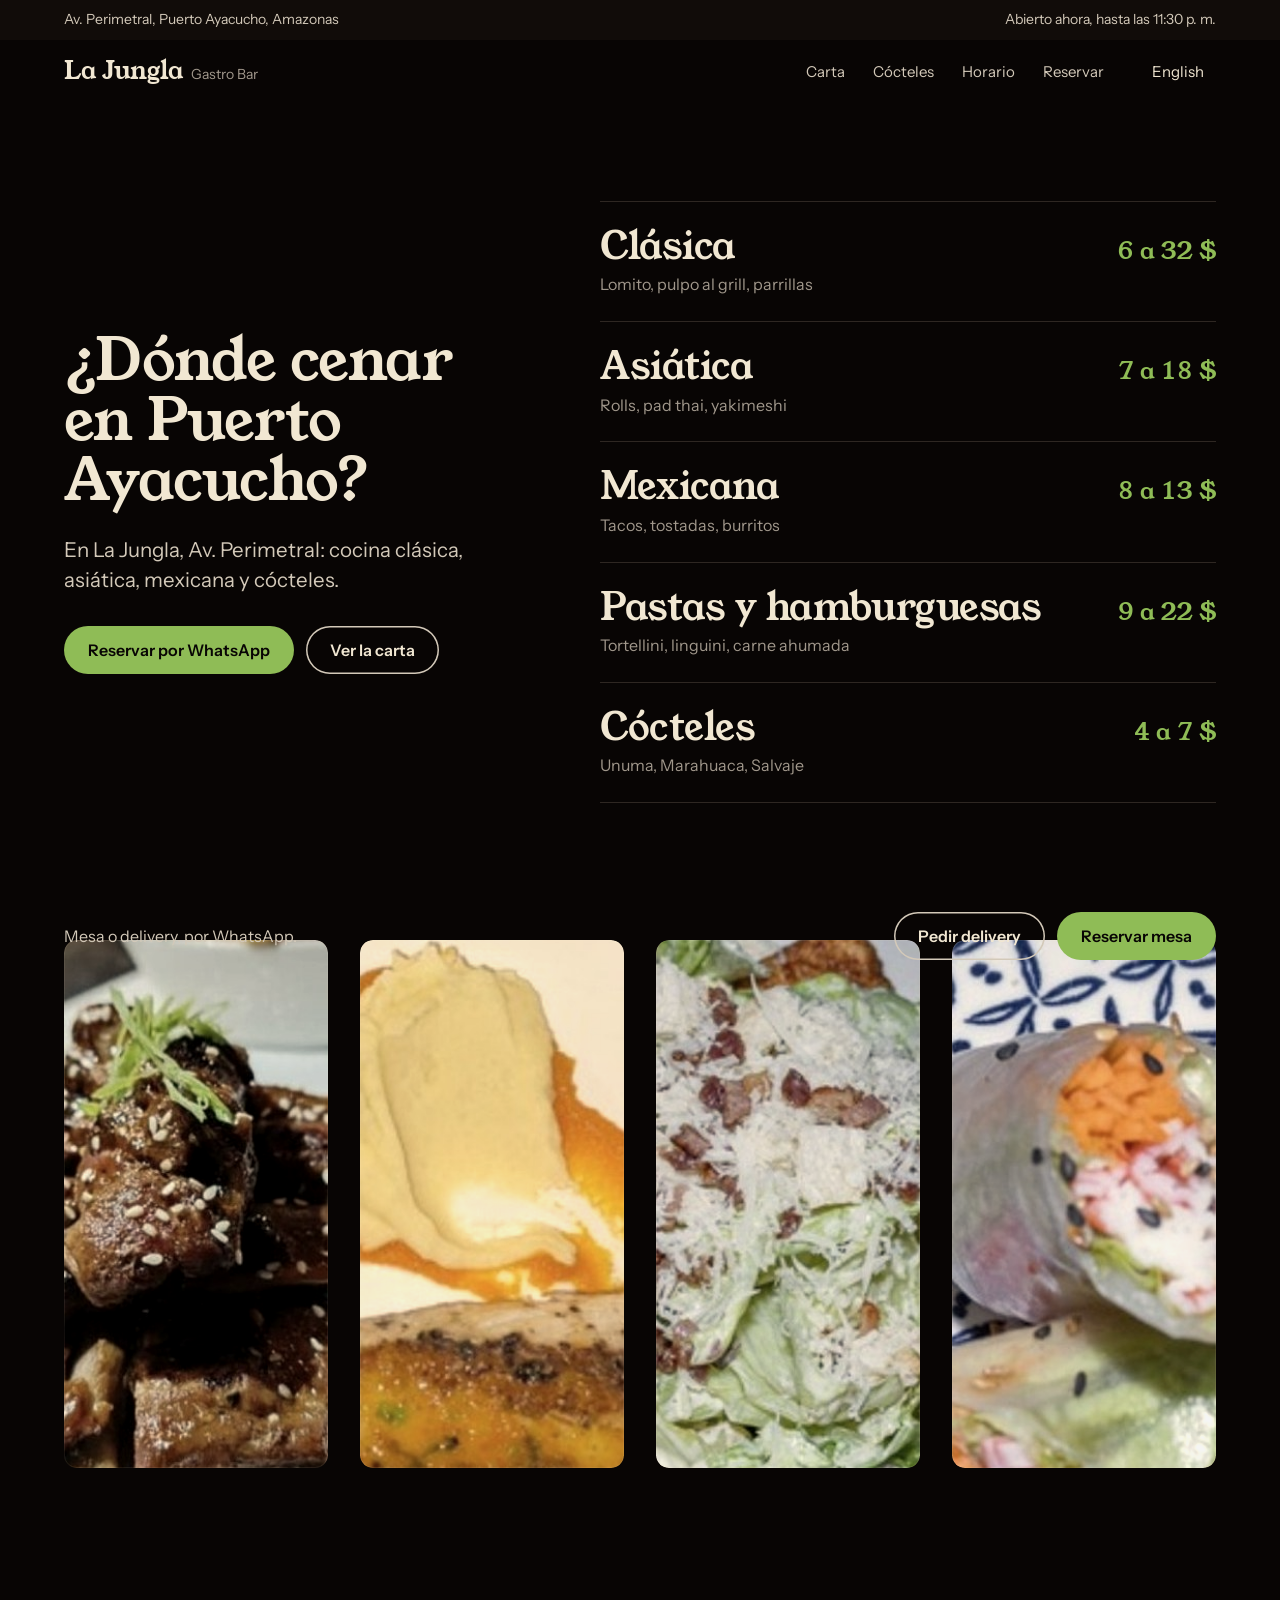
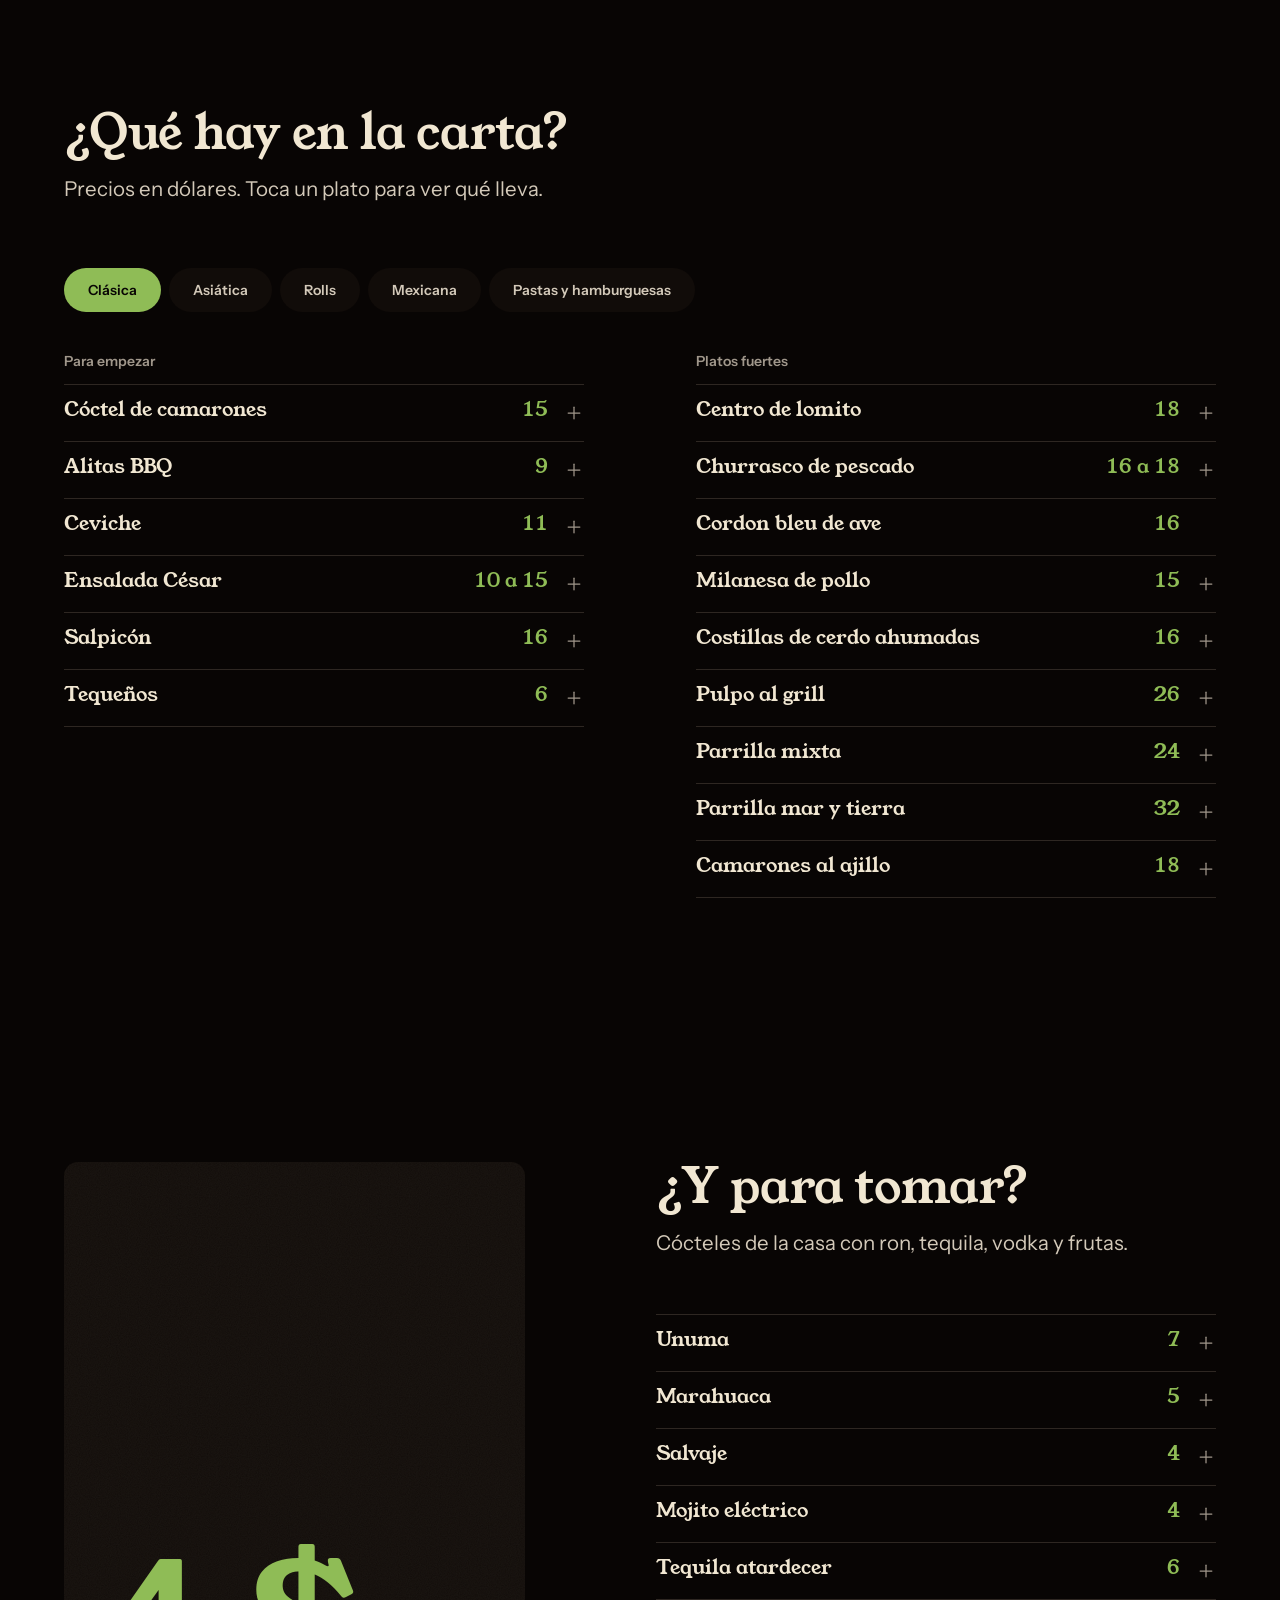
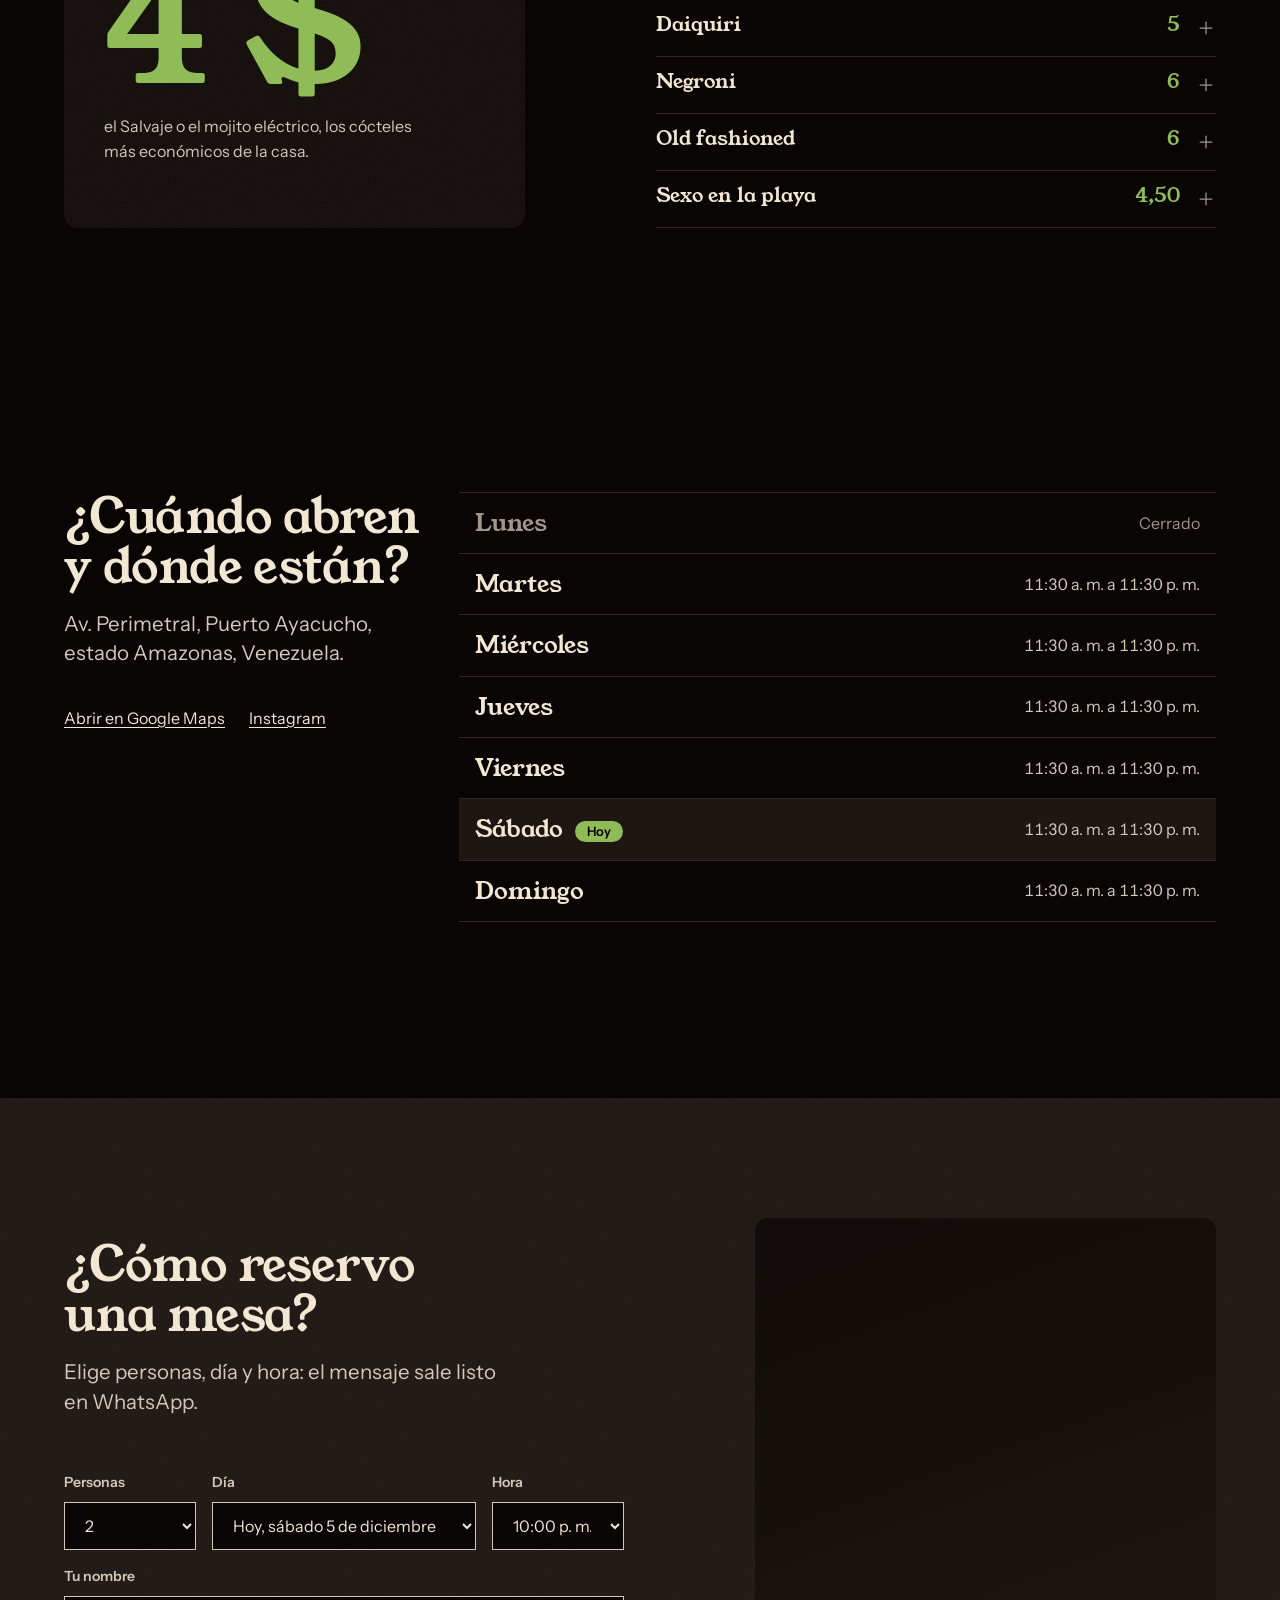
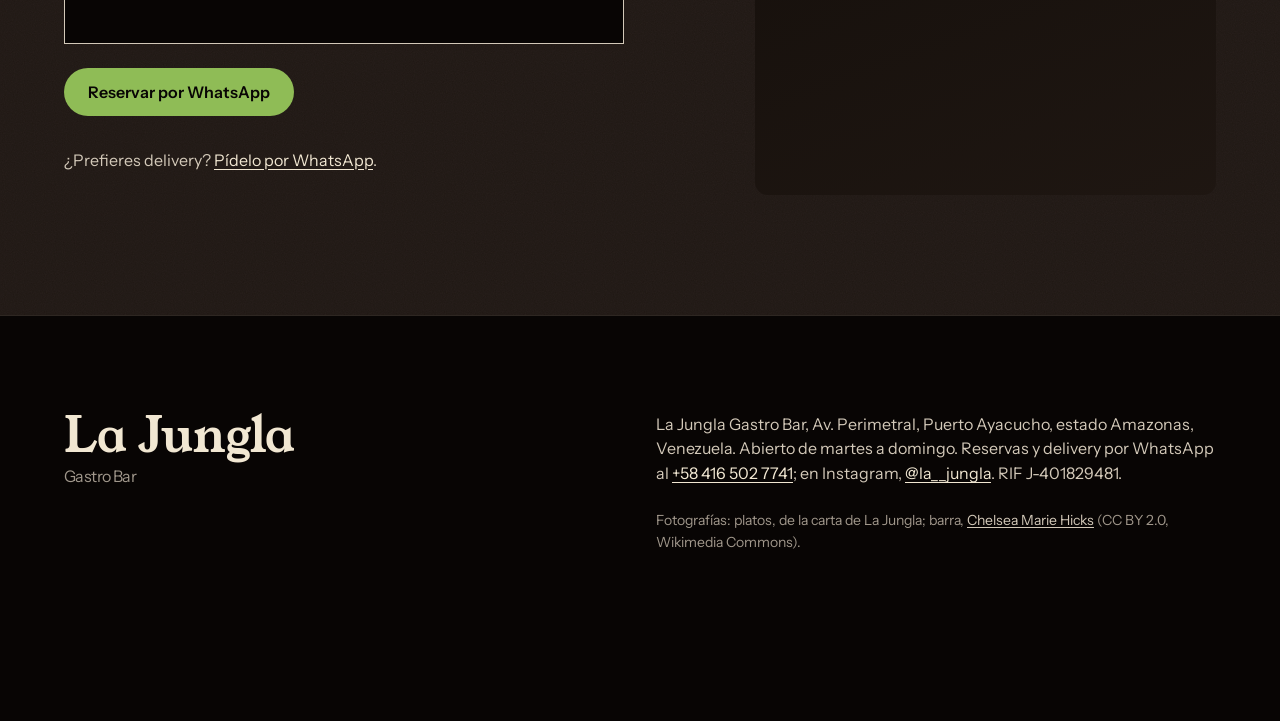
==== index.html @ d95e316b "Primera versión del sitio de La Jungla Gastro Bar Página en español e inglés generada desde data/car" ====
<!doctype html>
<html lang="es">
<head>
<meta charset="utf-8">
<meta name="viewport" content="width=device-width, initial-scale=1">
<title>La Jungla Gastro Bar, dónde comer en Puerto Ayacucho</title>
<meta name="description" content="Gastro-bar en la Av. Perimetral de Puerto Ayacucho, Amazonas: cocina clásica, asiática y mexicana, rolls y cócteles. Reservas y delivery por WhatsApp.">
<link rel="canonical" href="https://aaaaaaaaantonio.github.io/jungla/">
<link rel="alternate" hreflang="es" href="https://aaaaaaaaantonio.github.io/jungla/">
<link rel="alternate" hreflang="en" href="https://aaaaaaaaantonio.github.io/jungla/en/">
<link rel="preconnect" href="https://fonts.googleapis.com">
<link rel="preconnect" href="https://fonts.gstatic.com" crossorigin>
<link href="https://fonts.googleapis.com/css2?family=Young+Serif&family=Instrument+Sans:wght@400;600&display=swap" rel="stylesheet">
<link rel="stylesheet" href="assets/css/site.css">
<script>document.documentElement.classList.add('js');</script>
</head>
<body>
<a class="skip" href="#main">Saltar al contenido</a>

<div class="banner">
  <div class="container banner__in">
    <p>Av. Perimetral, Puerto Ayacucho, Amazonas</p>
    <p role="status" data-today>Martes a domingo, de 11:30 a. m. a 11:30 p. m.</p>
  </div>
</div>

<nav class="bar" aria-label="Principal" data-bar>
  <div class="container bar__in">
    <a class="wordmark" href="./" aria-label="La Jungla Gastro Bar, inicio">La Jungla<span>Gastro Bar</span></a>
    <ul class="bar__links" role="list">
      <li><a href="#carta">Carta</a></li>
      <li><a href="#cocteles">Cócteles</a></li>
      <li><a href="#horario">Horario</a></li>
      <li><a href="#reservar">Reservar</a></li>
    </ul>
    <a class="bar__lang" href="en/" hreflang="en" lang="en">English</a>
  </div>
</nav>

<main id="main">
  <section class="hero" aria-labelledby="hero-h">
    <div class="container hero__grid">
      <div class="hero__text">
        <h1 id="hero-h">¿Dónde cenar en Puerto Ayacucho?</h1>
        <p class="lead">En La Jungla, Av. Perimetral: cocina clásica, asiática, mexicana y cócteles.</p>
        <div class="actions">
          <a class="btn btn--primary" href="https://wa.me/584165027741?text=Hola%2C%20quiero%20reservar%20una%20mesa%20en%20La%20Jungla." target="_blank" rel="noopener">Reservar por WhatsApp</a>
          <a class="btn btn--secondary" href="#carta">Ver la carta</a>
        </div>
      </div>
      <nav class="index" aria-label="La carta por cocina">
        <ul role="list">
          <li><a href="#carta-clasica" data-tab="clasica"><span class="index__name">Clásica</span><span class="index__dishes">Lomito, pulpo al grill, parrillas</span><span class="index__price">6 a 32 $</span></a></li>
          <li><a href="#carta-asiatica" data-tab="asiatica"><span class="index__name">Asiática</span><span class="index__dishes">Rolls, pad thai, yakimeshi</span><span class="index__price">7 a 18 $</span></a></li>
          <li><a href="#carta-mexicana" data-tab="mexicana"><span class="index__name">Mexicana</span><span class="index__dishes">Tacos, tostadas, burritos</span><span class="index__price">8 a 13 $</span></a></li>
          <li><a href="#carta-pastas" data-tab="pastas"><span class="index__name">Pastas y hamburguesas</span><span class="index__dishes">Tortellini, linguini, carne ahumada</span><span class="index__price">9 a 22 $</span></a></li>
          <li><a href="#cocteles" data-tab="cocteles"><span class="index__name">Cócteles</span><span class="index__dishes">Unuma, Marahuaca, Salvaje</span><span class="index__price">4 a 7 $</span></a></li>
        </ul>
      </nav>
    </div>
  </section>

  <section class="platos" aria-label="Platos de La Jungla">
    <div class="container platos__grid">
      <figure class="photo photo--plato" data-slot="plato-costillas" data-alt="Plato de la carta, foto del cliente: costillas"><img src="assets/img/costillas.jpg" width="255" height="1192" alt="Costillas glaseadas con ajonjolí y papas fritas" loading="lazy"></figure>
      <figure class="photo photo--plato" data-slot="plato-pescado" data-alt="Plato de la carta, foto del cliente: pescado"><img src="assets/img/pescado.jpg" width="255" height="1192" alt="Pescado a la plancha sobre salsa naranja, con puré" loading="lazy"></figure>
      <figure class="photo photo--plato" data-slot="plato-ensalada-cesar" data-alt="Plato de la carta, foto del cliente: ensalada César"><img src="assets/img/ensalada-cesar.jpg" width="255" height="1192" alt="Ensalada César con tocineta y parmesano" loading="lazy"></figure>
      <figure class="photo photo--plato" data-slot="plato-rollitos" data-alt="Plato de la carta, foto del cliente: rollitos"><img src="assets/img/rollitos.jpg" width="255" height="1192" alt="Rollitos de papel de arroz con cangrejo y vegetales" loading="lazy"></figure>
    </div>
  </section>

  <section class="carta" id="carta" aria-labelledby="carta-h">
    <div class="container">
      <div class="head">
        <h2 id="carta-h">¿Qué hay en la carta?</h2>
        <p class="lead">Precios en dólares. Toca un plato para ver qué lleva.</p>
      </div>
      <div class="switch" data-switch>
        <div class="tabs" role="tablist" aria-label="Cocinas">
          <button type="button" class="tab" role="tab" id="tab-clasica" aria-controls="carta-clasica" aria-selected="true">Clásica</button>
          <button type="button" class="tab" role="tab" id="tab-asiatica" aria-controls="carta-asiatica" aria-selected="false" tabindex="-1">Asiática</button>
          <button type="button" class="tab" role="tab" id="tab-rolls" aria-controls="carta-rolls" aria-selected="false" tabindex="-1">Rolls</button>
          <button type="button" class="tab" role="tab" id="tab-mexicana" aria-controls="carta-mexicana" aria-selected="false" tabindex="-1">Mexicana</button>
          <button type="button" class="tab" role="tab" id="tab-pastas" aria-controls="carta-pastas" aria-selected="false" tabindex="-1">Pastas y hamburguesas</button>
        </div>
        <section class="panel" role="tabpanel" id="carta-clasica" aria-labelledby="tab-clasica" tabindex="0">
          <h3 class="panel__title">Clásica</h3>
          <div class="panel__cols">
          <div class="group">
            <h4 class="group__title">Para empezar</h4>
            <ul class="dishes" role="list"><li><details class="dish"><summary><span class="dish__name">Cóctel de camarones</span><span class="dish__price">15</span><svg class="dish__icon" width="20" height="20" viewBox="0 0 24 24" fill="none" stroke="currentColor" stroke-width="1.5" stroke-linecap="round" stroke-linejoin="round" aria-hidden="true"><path d="M5 12h14"/><path d="M12 5v14"/></svg></summary><div class="dish__more"><p>Con zumo de limón y salsa roja.</p></div></details></li><li><details class="dish"><summary><span class="dish__name">Alitas BBQ</span><span class="dish__price">9</span><svg class="dish__icon" width="20" height="20" viewBox="0 0 24 24" fill="none" stroke="currentColor" stroke-width="1.5" stroke-linecap="round" stroke-linejoin="round" aria-hidden="true"><path d="M5 12h14"/><path d="M12 5v14"/></svg></summary><div class="dish__more"><p>5 unidades horneadas y barnizadas en salsa BBQ.</p></div></details></li><li><details class="dish"><summary><span class="dish__name">Ceviche</span><span class="dish__price">11</span><svg class="dish__icon" width="20" height="20" viewBox="0 0 24 24" fill="none" stroke="currentColor" stroke-width="1.5" stroke-linecap="round" stroke-linejoin="round" aria-hidden="true"><path d="M5 12h14"/><path d="M12 5v14"/></svg></summary><div class="dish__more"><p>Corvina, leche de tigre y crujiente de plátano.</p></div></details></li><li><details class="dish"><summary><span class="dish__name">Ensalada César</span><span class="dish__price">10 a 15</span><svg class="dish__icon" width="20" height="20" viewBox="0 0 24 24" fill="none" stroke="currentColor" stroke-width="1.5" stroke-linecap="round" stroke-linejoin="round" aria-hidden="true"><path d="M5 12h14"/><path d="M12 5v14"/></svg></summary><div class="dish__more"><p>Crotones, tocineta y aderezo César con parmesano.</p><dl class="variants"><div><dt>Clásica</dt><dd>10</dd></div><div><dt>Con tiras de pollo crispy</dt><dd>12</dd></div><div><dt>Con camarones rebozados</dt><dd>15</dd></div></dl></div></details></li><li><details class="dish"><summary><span class="dish__name">Salpicón</span><span class="dish__price">16</span><svg class="dish__icon" width="20" height="20" viewBox="0 0 24 24" fill="none" stroke="currentColor" stroke-width="1.5" stroke-linecap="round" stroke-linejoin="round" aria-hidden="true"><path d="M5 12h14"/><path d="M12 5v14"/></svg></summary><div class="dish__more"><p>De mariscos varios con chips de plátano.</p></div></details></li><li><details class="dish"><summary><span class="dish__name">Tequeños</span><span class="dish__price">6</span><svg class="dish__icon" width="20" height="20" viewBox="0 0 24 24" fill="none" stroke="currentColor" stroke-width="1.5" stroke-linecap="round" stroke-linejoin="round" aria-hidden="true"><path d="M5 12h14"/><path d="M12 5v14"/></svg></summary><div class="dish__more"><p>De queso.</p></div></details></li></ul>
          </div>
          <div class="group">
            <h4 class="group__title">Platos fuertes</h4>
            <ul class="dishes" role="list"><li><details class="dish"><summary><span class="dish__name">Centro de lomito</span><span class="dish__price">18</span><svg class="dish__icon" width="20" height="20" viewBox="0 0 24 24" fill="none" stroke="currentColor" stroke-width="1.5" stroke-linecap="round" stroke-linejoin="round" aria-hidden="true"><path d="M5 12h14"/><path d="M12 5v14"/></svg></summary><div class="dish__more"><p>200 g de centro de lomito de res al término, con salsa de oporto, champiñones o maître d’hôtel.</p></div></details></li><li><details class="dish"><summary><span class="dish__name">Churrasco de pescado</span><span class="dish__price">16 a 18</span><svg class="dish__icon" width="20" height="20" viewBox="0 0 24 24" fill="none" stroke="currentColor" stroke-width="1.5" stroke-linecap="round" stroke-linejoin="round" aria-hidden="true"><path d="M5 12h14"/><path d="M12 5v14"/></svg></summary><div class="dish__more"><p>Con salsa meunière, al ajillo, salsa verde o vinagreta de limón y alcaparras.</p><dl class="variants"><div><dt>Con salsa a elección</dt><dd>16</dd></div><div><dt>Con curry o ajillo de camarones</dt><dd>18</dd></div></dl></div></details></li><li><div class="dish dish--plain"><span class="dish__name">Cordon bleu de ave</span><span class="dish__price">16</span></div></li><li><details class="dish"><summary><span class="dish__name">Milanesa de pollo</span><span class="dish__price">15</span><svg class="dish__icon" width="20" height="20" viewBox="0 0 24 24" fill="none" stroke="currentColor" stroke-width="1.5" stroke-linecap="round" stroke-linejoin="round" aria-hidden="true"><path d="M5 12h14"/><path d="M12 5v14"/></svg></summary><div class="dish__more"><p>Suprema empanizada con salsa napolitana al gratén.</p></div></details></li><li><details class="dish"><summary><span class="dish__name">Costillas de cerdo ahumadas</span><span class="dish__price">16</span><svg class="dish__icon" width="20" height="20" viewBox="0 0 24 24" fill="none" stroke="currentColor" stroke-width="1.5" stroke-linecap="round" stroke-linejoin="round" aria-hidden="true"><path d="M5 12h14"/><path d="M12 5v14"/></svg></summary><div class="dish__more"><p>Ración de costillas ahumadas, marinadas en salsa roja.</p></div></details></li><li><details class="dish"><summary><span class="dish__name">Pulpo al grill</span><span class="dish__price">26</span><svg class="dish__icon" width="20" height="20" viewBox="0 0 24 24" fill="none" stroke="currentColor" stroke-width="1.5" stroke-linecap="round" stroke-linejoin="round" aria-hidden="true"><path d="M5 12h14"/><path d="M12 5v14"/></svg></summary><div class="dish__more"><p>Pulpo a la parrilla al balsámico.</p></div></details></li><li><details class="dish"><summary><span class="dish__name">Parrilla mixta</span><span class="dish__price">24</span><svg class="dish__icon" width="20" height="20" viewBox="0 0 24 24" fill="none" stroke="currentColor" stroke-width="1.5" stroke-linecap="round" stroke-linejoin="round" aria-hidden="true"><path d="M5 12h14"/><path d="M12 5v14"/></svg></summary><div class="dish__more"><p>Carne y pollo.</p></div></details></li><li><details class="dish"><summary><span class="dish__name">Parrilla mar y tierra</span><span class="dish__price">32</span><svg class="dish__icon" width="20" height="20" viewBox="0 0 24 24" fill="none" stroke="currentColor" stroke-width="1.5" stroke-linecap="round" stroke-linejoin="round" aria-hidden="true"><path d="M5 12h14"/><path d="M12 5v14"/></svg></summary><div class="dish__more"><p>Carne, pollo y mariscos.</p></div></details></li><li><details class="dish"><summary><span class="dish__name">Camarones al ajillo</span><span class="dish__price">18</span><svg class="dish__icon" width="20" height="20" viewBox="0 0 24 24" fill="none" stroke="currentColor" stroke-width="1.5" stroke-linecap="round" stroke-linejoin="round" aria-hidden="true"><path d="M5 12h14"/><path d="M12 5v14"/></svg></summary><div class="dish__more"><p>Con ajo y cilantro.</p></div></details></li></ul>
          </div>
          </div>
        </section>
        <section class="panel" role="tabpanel" id="carta-asiatica" aria-labelledby="tab-asiatica" tabindex="0" data-start-hidden>
          <h3 class="panel__title">Asiática</h3>
          <div class="panel__cols">
          <div class="group">
            <h4 class="group__title">Para empezar</h4>
            <ul class="dishes" role="list"><li><details class="dish"><summary><span class="dish__name">Mini lumpias</span><span class="dish__price">7</span><svg class="dish__icon" width="20" height="20" viewBox="0 0 24 24" fill="none" stroke="currentColor" stroke-width="1.5" stroke-linecap="round" stroke-linejoin="round" aria-hidden="true"><path d="M5 12h14"/><path d="M12 5v14"/></svg></summary><div class="dish__more"><p>4 unidades rellenas de vegetales con salsa de pimentón agridulce.</p></div></details></li><li><details class="dish"><summary><span class="dish__name">Korokke de sake y kani</span><span class="dish__price">9</span><svg class="dish__icon" width="20" height="20" viewBox="0 0 24 24" fill="none" stroke="currentColor" stroke-width="1.5" stroke-linecap="round" stroke-linejoin="round" aria-hidden="true"><path d="M5 12h14"/><path d="M12 5v14"/></svg></summary><div class="dish__more"><p>4 croquetas de salmón y cangrejo con tártara y salsa de anguila.</p></div></details></li><li><details class="dish"><summary><span class="dish__name">Gyozas</span><span class="dish__price dish__price--ask">Consultar</span><svg class="dish__icon" width="20" height="20" viewBox="0 0 24 24" fill="none" stroke="currentColor" stroke-width="1.5" stroke-linecap="round" stroke-linejoin="round" aria-hidden="true"><path d="M5 12h14"/><path d="M12 5v14"/></svg></summary><div class="dish__more"><p>4 unidades fritas o al vapor, rellenas de cerdo con puntos de mostaza.</p></div></details></li><li><details class="dish"><summary><span class="dish__name">Coquitos</span><span class="dish__price">11</span><svg class="dish__icon" width="20" height="20" viewBox="0 0 24 24" fill="none" stroke="currentColor" stroke-width="1.5" stroke-linecap="round" stroke-linejoin="round" aria-hidden="true"><path d="M5 12h14"/><path d="M12 5v14"/></svg></summary><div class="dish__more"><p>Salmón relleno de queso crema y aguacate, bañado en salsa de curry y anguila.</p></div></details></li><li><details class="dish"><summary><span class="dish__name">Inari kushikatsu</span><span class="dish__price">8</span><svg class="dish__icon" width="20" height="20" viewBox="0 0 24 24" fill="none" stroke="currentColor" stroke-width="1.5" stroke-linecap="round" stroke-linejoin="round" aria-hidden="true"><path d="M5 12h14"/><path d="M12 5v14"/></svg></summary><div class="dish__more"><p>Pinchos de plátano y queso empanizados con salsa de curry y de anguila.</p></div></details></li><li><details class="dish"><summary><span class="dish__name">Ensalada surimi</span><span class="dish__price">12</span><svg class="dish__icon" width="20" height="20" viewBox="0 0 24 24" fill="none" stroke="currentColor" stroke-width="1.5" stroke-linecap="round" stroke-linejoin="round" aria-hidden="true"><path d="M5 12h14"/><path d="M12 5v14"/></svg></summary><div class="dish__more"><p>Algas y masago, cangrejo y aguacate, coronada con langostinos empanizados.</p></div></details></li><li><details class="dish"><summary><span class="dish__name">Nigiri tradicional</span><span class="dish__price">8</span><svg class="dish__icon" width="20" height="20" viewBox="0 0 24 24" fill="none" stroke="currentColor" stroke-width="1.5" stroke-linecap="round" stroke-linejoin="round" aria-hidden="true"><path d="M5 12h14"/><path d="M12 5v14"/></svg></summary><div class="dish__more"><p>Cortes de pescado fresco: salmón, atún y cangrejo.</p></div></details></li></ul>
          </div>
          <div class="group">
            <h4 class="group__title">Platos fuertes</h4>
            <ul class="dishes" role="list"><li><details class="dish"><summary><span class="dish__name">Chao fan</span><span class="dish__price">12</span><svg class="dish__icon" width="20" height="20" viewBox="0 0 24 24" fill="none" stroke="currentColor" stroke-width="1.5" stroke-linecap="round" stroke-linejoin="round" aria-hidden="true"><path d="M5 12h14"/><path d="M12 5v14"/></svg></summary><div class="dish__more"><p>Arroz frito con vegetales, huevo y carne o pollo, tradicional con salsa de soya o cantonés.</p></div></details></li><li><details class="dish"><summary><span class="dish__name">Yakimeshi</span><span class="dish__price">17</span><svg class="dish__icon" width="20" height="20" viewBox="0 0 24 24" fill="none" stroke="currentColor" stroke-width="1.5" stroke-linecap="round" stroke-linejoin="round" aria-hidden="true"><path d="M5 12h14"/><path d="M12 5v14"/></svg></summary><div class="dish__more"><p>Arroz salteado con camarones y vegetales al estilo japonés, con huevo y katsuobushi.</p></div></details></li><li><details class="dish"><summary><span class="dish__name">Pad thai</span><span class="dish__price">14</span><svg class="dish__icon" width="20" height="20" viewBox="0 0 24 24" fill="none" stroke="currentColor" stroke-width="1.5" stroke-linecap="round" stroke-linejoin="round" aria-hidden="true"><path d="M5 12h14"/><path d="M12 5v14"/></svg></summary><div class="dish__more"><p>Fideos al huevo con camarones, merey, brotes de soya y salsa thai cítrica dulce.</p></div></details></li><li><details class="dish"><summary><span class="dish__name">Ihaithai</span><span class="dish__price">13</span><svg class="dish__icon" width="20" height="20" viewBox="0 0 24 24" fill="none" stroke="currentColor" stroke-width="1.5" stroke-linecap="round" stroke-linejoin="round" aria-hidden="true"><path d="M5 12h14"/><path d="M12 5v14"/></svg></summary><div class="dish__more"><p>Fideos salteados con vegetales y lomito en salsa de ostras, sobre crema de coco y queso, estilo thai.</p></div></details></li><li><details class="dish"><summary><span class="dish__name">Lo mein kao</span><span class="dish__price">12</span><svg class="dish__icon" width="20" height="20" viewBox="0 0 24 24" fill="none" stroke="currentColor" stroke-width="1.5" stroke-linecap="round" stroke-linejoin="round" aria-hidden="true"><path d="M5 12h14"/><path d="M12 5v14"/></svg></summary><div class="dish__more"><p>Fideos de trigo o arroz salteados con vegetales, salsa de ostras y pollo.</p></div></details></li><li><details class="dish"><summary><span class="dish__name">Sopa miso</span><span class="dish__price">10</span><svg class="dish__icon" width="20" height="20" viewBox="0 0 24 24" fill="none" stroke="currentColor" stroke-width="1.5" stroke-linecap="round" stroke-linejoin="round" aria-hidden="true"><path d="M5 12h14"/><path d="M12 5v14"/></svg></summary><div class="dish__more"><p>Caldo miso con camarones, cebollín, huevo encurtido y katsuobushi.</p></div></details></li></ul>
          </div>
          </div>
        </section>
        <section class="panel panel--one" role="tabpanel" id="carta-rolls" aria-labelledby="tab-rolls" tabindex="0" data-start-hidden>
          <h3 class="panel__title">Rolls</h3>
          <div class="panel__cols">
          <div class="group">
            <h4 class="group__title">Rolls fríos</h4>
            <ul class="dishes" role="list"><li><details class="dish"><summary><span class="dish__name">Rainbow</span><span class="dish__price">12</span><svg class="dish__icon" width="20" height="20" viewBox="0 0 24 24" fill="none" stroke="currentColor" stroke-width="1.5" stroke-linecap="round" stroke-linejoin="round" aria-hidden="true"><path d="M5 12h14"/><path d="M12 5v14"/></svg></summary><div class="dish__more"><p>Kani, pepino y aguacate, cubierto con masago y sésamo, con wakame y topping de pescado.</p></div></details></li><li><details class="dish"><summary><span class="dish__name">Friend</span><span class="dish__price">12</span><svg class="dish__icon" width="20" height="20" viewBox="0 0 24 24" fill="none" stroke="currentColor" stroke-width="1.5" stroke-linecap="round" stroke-linejoin="round" aria-hidden="true"><path d="M5 12h14"/><path d="M12 5v14"/></svg></summary><div class="dish__more"><p>Langostinos empanizados, queso crema y cebollín, cubierto con aguacate, salsa de anguila y mayo-spice.</p></div></details></li><li><details class="dish"><summary><span class="dish__name">VIP</span><span class="dish__price">10</span><svg class="dish__icon" width="20" height="20" viewBox="0 0 24 24" fill="none" stroke="currentColor" stroke-width="1.5" stroke-linecap="round" stroke-linejoin="round" aria-hidden="true"><path d="M5 12h14"/><path d="M12 5v14"/></svg></summary><div class="dish__more"><p>Cangrejo, pepino, aguacate y zanahoria, con salmón gratinado con miso-mirin.</p></div></details></li><li><details class="dish"><summary><span class="dish__name">Cero punto luxe</span><span class="dish__price">12</span><svg class="dish__icon" width="20" height="20" viewBox="0 0 24 24" fill="none" stroke="currentColor" stroke-width="1.5" stroke-linecap="round" stroke-linejoin="round" aria-hidden="true"><path d="M5 12h14"/><path d="M12 5v14"/></svg></summary><div class="dish__more"><p>Sin arroz: cortes de pescados frescos, surimi y ensalada de algas.</p></div></details></li><li><details class="dish"><summary><span class="dish__name">Spice sake</span><span class="dish__price">18</span><svg class="dish__icon" width="20" height="20" viewBox="0 0 24 24" fill="none" stroke="currentColor" stroke-width="1.5" stroke-linecap="round" stroke-linejoin="round" aria-hidden="true"><path d="M5 12h14"/><path d="M12 5v14"/></svg></summary><div class="dish__more"><p>Relleno de tartar de salmón, topping de salmón y tartar de salmón.</p></div></details></li><li><details class="dish"><summary><span class="dish__name">Scorpion</span><span class="dish__price">13</span><svg class="dish__icon" width="20" height="20" viewBox="0 0 24 24" fill="none" stroke="currentColor" stroke-width="1.5" stroke-linecap="round" stroke-linejoin="round" aria-hidden="true"><path d="M5 12h14"/><path d="M12 5v14"/></svg></summary><div class="dish__more"><p>Cangrejo y aguacate, con camarones hervidos y masago por encima.</p></div></details></li><li><details class="dish"><summary><span class="dish__name">Banana</span><span class="dish__price">15</span><svg class="dish__icon" width="20" height="20" viewBox="0 0 24 24" fill="none" stroke="currentColor" stroke-width="1.5" stroke-linecap="round" stroke-linejoin="round" aria-hidden="true"><path d="M5 12h14"/><path d="M12 5v14"/></svg></summary><div class="dish__more"><p>Camarón y cangrejo empanizado, cebollín y queso crema, cubierto con plátano y ensalada dinamita, en salsa fuji.</p></div></details></li></ul>
          </div>
          </div>
        </section>
        <section class="panel" role="tabpanel" id="carta-mexicana" aria-labelledby="tab-mexicana" tabindex="0" data-start-hidden>
          <h3 class="panel__title">Mexicana</h3>
          <div class="panel__cols">
          <div class="group">
            <h4 class="group__title">Para empezar</h4>
            <ul class="dishes" role="list"><li><details class="dish"><summary><span class="dish__name">Nachos</span><span class="dish__price">8 a 11</span><svg class="dish__icon" width="20" height="20" viewBox="0 0 24 24" fill="none" stroke="currentColor" stroke-width="1.5" stroke-linecap="round" stroke-linejoin="round" aria-hidden="true"><path d="M5 12h14"/><path d="M12 5v14"/></svg></summary><div class="dish__more"><p>Tortilla de maíz frita con queso cheddar y tocineta troceada.</p><dl class="variants"><div><dt>Clásicos</dt><dd>8</dd></div><div><dt>Con carne o pollo</dt><dd>11</dd></div></dl></div></details></li></ul>
          </div>
          <div class="group">
            <h4 class="group__title">Platos fuertes</h4>
            <ul class="dishes" role="list"><li><details class="dish"><summary><span class="dish__name">Tacos</span><span class="dish__price">12 a 13</span><svg class="dish__icon" width="20" height="20" viewBox="0 0 24 24" fill="none" stroke="currentColor" stroke-width="1.5" stroke-linecap="round" stroke-linejoin="round" aria-hidden="true"><path d="M5 12h14"/><path d="M12 5v14"/></svg></summary><div class="dish__more"><p>Tortilla de maíz, lechuga, queso blanco, guacamole, crema de frijoles y crema agria.</p><dl class="variants"><div><dt>De carne</dt><dd>12</dd></div><div><dt>De pollo</dt><dd>12</dd></div><div><dt>De porkbelly, con maíz</dt><dd>13</dd></div></dl></div></details></li><li><details class="dish"><summary><span class="dish__name">Tostadas</span><span class="dish__price">11 a 13</span><svg class="dish__icon" width="20" height="20" viewBox="0 0 24 24" fill="none" stroke="currentColor" stroke-width="1.5" stroke-linecap="round" stroke-linejoin="round" aria-hidden="true"><path d="M5 12h14"/><path d="M12 5v14"/></svg></summary><div class="dish__more"><p>Tortilla de maíz, lechuga, queso blanco, guacamole, crema de frijoles y crema agria.</p><dl class="variants"><div><dt>De carne</dt><dd>11</dd></div><div><dt>De pollo</dt><dd>11</dd></div><div><dt>De porkbelly, con maíz</dt><dd>13</dd></div></dl></div></details></li><li><details class="dish"><summary><span class="dish__name">Burrito tradicional</span><span class="dish__price">11</span><svg class="dish__icon" width="20" height="20" viewBox="0 0 24 24" fill="none" stroke="currentColor" stroke-width="1.5" stroke-linecap="round" stroke-linejoin="round" aria-hidden="true"><path d="M5 12h14"/><path d="M12 5v14"/></svg></summary><div class="dish__more"><p>Tortilla de trigo, carne, mozzarella, crema de frijol, lechuga, pico de gallo, guacamole, maíz y crema agria.</p></div></details></li><li><details class="dish"><summary><span class="dish__name">Burrito de tocineta y queso suizo</span><span class="dish__price">12</span><svg class="dish__icon" width="20" height="20" viewBox="0 0 24 24" fill="none" stroke="currentColor" stroke-width="1.5" stroke-linecap="round" stroke-linejoin="round" aria-hidden="true"><path d="M5 12h14"/><path d="M12 5v14"/></svg></summary><div class="dish__more"><p>Tortilla de maíz con carne, queso suizo, lechuga y guacamole, enrollada en tocineta.</p></div></details></li></ul>
          </div>
          </div>
        </section>
        <section class="panel" role="tabpanel" id="carta-pastas" aria-labelledby="tab-pastas" tabindex="0" data-start-hidden>
          <h3 class="panel__title">Pastas y hamburguesas</h3>
          <div class="panel__cols">
          <div class="group">
            <h4 class="group__title">Pastas</h4>
            <ul class="dishes" role="list"><li><details class="dish"><summary><span class="dish__name">Tortellini</span><span class="dish__price">12</span><svg class="dish__icon" width="20" height="20" viewBox="0 0 24 24" fill="none" stroke="currentColor" stroke-width="1.5" stroke-linecap="round" stroke-linejoin="round" aria-hidden="true"><path d="M5 12h14"/><path d="M12 5v14"/></svg></summary><div class="dish__more"><p>Pasta de la casa rellena de ricota y espinaca, en la salsa que elijas.</p></div></details></li><li><details class="dish"><summary><span class="dish__name">Ravioli</span><span class="dish__price">12</span><svg class="dish__icon" width="20" height="20" viewBox="0 0 24 24" fill="none" stroke="currentColor" stroke-width="1.5" stroke-linecap="round" stroke-linejoin="round" aria-hidden="true"><path d="M5 12h14"/><path d="M12 5v14"/></svg></summary><div class="dish__more"><p>Pasta de la casa rellena de cordero, en la salsa que elijas.</p></div></details></li><li><details class="dish"><summary><span class="dish__name">Linguini</span><span class="dish__price">12 a 22</span><svg class="dish__icon" width="20" height="20" viewBox="0 0 24 24" fill="none" stroke="currentColor" stroke-width="1.5" stroke-linecap="round" stroke-linejoin="round" aria-hidden="true"><path d="M5 12h14"/><path d="M12 5v14"/></svg></summary><div class="dish__more"><dl class="variants"><div><dt>Con la salsa que elijas</dt><dd>12</dd></div><div><dt>Alfredo de vegetales</dt><dd>14</dd></div><div><dt>Alfredo de lomito</dt><dd>14</dd></div><div><dt>Alfredo de camarones</dt><dd>18</dd></div><div><dt>A la marinera</dt><dd>22</dd></div></dl></div></details></li></ul>
            <p class="group__note">Salsas: amatriciana, puttanesca, carbonara o pesto.</p>
          </div>
          <div class="group">
            <h4 class="group__title">Hamburguesas, con papas fritas</h4>
            <ul class="dishes" role="list"><li><details class="dish"><summary><span class="dish__name">Carne ahumada + grill</span><span class="dish__price">11</span><svg class="dish__icon" width="20" height="20" viewBox="0 0 24 24" fill="none" stroke="currentColor" stroke-width="1.5" stroke-linecap="round" stroke-linejoin="round" aria-hidden="true"><path d="M5 12h14"/><path d="M12 5v14"/></svg></summary><div class="dish__more"><p>200 g de carne de res, lechuga, tomate, cheddar y tocineta.</p></div></details></li><li><details class="dish"><summary><span class="dish__name">Pollo crispy</span><span class="dish__price">11</span><svg class="dish__icon" width="20" height="20" viewBox="0 0 24 24" fill="none" stroke="currentColor" stroke-width="1.5" stroke-linecap="round" stroke-linejoin="round" aria-hidden="true"><path d="M5 12h14"/><path d="M12 5v14"/></svg></summary><div class="dish__more"><p>Pechuga de pollo, doble cheddar y tocineta troceada.</p></div></details></li><li><details class="dish"><summary><span class="dish__name">César</span><span class="dish__price">12</span><svg class="dish__icon" width="20" height="20" viewBox="0 0 24 24" fill="none" stroke="currentColor" stroke-width="1.5" stroke-linecap="round" stroke-linejoin="round" aria-hidden="true"><path d="M5 12h14"/><path d="M12 5v14"/></svg></summary><div class="dish__more"><p>Pechuga de pollo, cheddar, doble tocineta y aderezo César.</p></div></details></li><li><details class="dish"><summary><span class="dish__name">Nuggets o tenders, para niños</span><span class="dish__price">9</span><svg class="dish__icon" width="20" height="20" viewBox="0 0 24 24" fill="none" stroke="currentColor" stroke-width="1.5" stroke-linecap="round" stroke-linejoin="round" aria-hidden="true"><path d="M5 12h14"/><path d="M12 5v14"/></svg></summary><div class="dish__more"><p>Con papas fritas y salsa de tomate.</p></div></details></li></ul>
          </div>
          </div>
        </section>
      </div>
    </div>
  </section>

  <section class="tragos" id="cocteles" aria-labelledby="tragos-h">
    <div class="container tragos__grid">
      <div class="tragos__fig well grained">
        <p class="figure">4 $</p>
        <p class="figure__label">el Salvaje o el mojito eléctrico, los cócteles más económicos de la casa.</p>
      </div>
      <div class="tragos__list">
        <h2 id="tragos-h">¿Y para tomar?</h2>
        <p class="lead">Cócteles de la casa con ron, tequila, vodka y frutas.</p>
        <ul class="dishes" role="list"><li><details class="dish"><summary><span class="dish__name">Unuma</span><span class="dish__price">7</span><svg class="dish__icon" width="20" height="20" viewBox="0 0 24 24" fill="none" stroke="currentColor" stroke-width="1.5" stroke-linecap="round" stroke-linejoin="round" aria-hidden="true"><path d="M5 12h14"/><path d="M12 5v14"/></svg></summary><div class="dish__more"><p>Colada, licor de coco, ron blanco, piña y leche condensada.</p></div></details></li><li><details class="dish"><summary><span class="dish__name">Marahuaca</span><span class="dish__price">5</span><svg class="dish__icon" width="20" height="20" viewBox="0 0 24 24" fill="none" stroke="currentColor" stroke-width="1.5" stroke-linecap="round" stroke-linejoin="round" aria-hidden="true"><path d="M5 12h14"/><path d="M12 5v14"/></svg></summary><div class="dish__more"><p>Sangría, chinotto, limón y naranja.</p></div></details></li><li><details class="dish"><summary><span class="dish__name">Salvaje</span><span class="dish__price">4</span><svg class="dish__icon" width="20" height="20" viewBox="0 0 24 24" fill="none" stroke="currentColor" stroke-width="1.5" stroke-linecap="round" stroke-linejoin="round" aria-hidden="true"><path d="M5 12h14"/><path d="M12 5v14"/></svg></summary><div class="dish__more"><p>Ron dorado, limón, jengibre y azúcar.</p></div></details></li><li><details class="dish"><summary><span class="dish__name">Mojito eléctrico</span><span class="dish__price">4</span><svg class="dish__icon" width="20" height="20" viewBox="0 0 24 24" fill="none" stroke="currentColor" stroke-width="1.5" stroke-linecap="round" stroke-linejoin="round" aria-hidden="true"><path d="M5 12h14"/><path d="M12 5v14"/></svg></summary><div class="dish__more"><p>Ron blanco y curaçao.</p></div></details></li><li><details class="dish"><summary><span class="dish__name">Tequila atardecer</span><span class="dish__price">6</span><svg class="dish__icon" width="20" height="20" viewBox="0 0 24 24" fill="none" stroke="currentColor" stroke-width="1.5" stroke-linecap="round" stroke-linejoin="round" aria-hidden="true"><path d="M5 12h14"/><path d="M12 5v14"/></svg></summary><div class="dish__more"><p>Tequila, granadina y jugo de naranja.</p></div></details></li><li><details class="dish"><summary><span class="dish__name">Daiquiri</span><span class="dish__price">5</span><svg class="dish__icon" width="20" height="20" viewBox="0 0 24 24" fill="none" stroke="currentColor" stroke-width="1.5" stroke-linecap="round" stroke-linejoin="round" aria-hidden="true"><path d="M5 12h14"/><path d="M12 5v14"/></svg></summary><div class="dish__more"><p>Ron blanco, curaçao y fresas.</p></div></details></li><li><details class="dish"><summary><span class="dish__name">Negroni</span><span class="dish__price">6</span><svg class="dish__icon" width="20" height="20" viewBox="0 0 24 24" fill="none" stroke="currentColor" stroke-width="1.5" stroke-linecap="round" stroke-linejoin="round" aria-hidden="true"><path d="M5 12h14"/><path d="M12 5v14"/></svg></summary><div class="dish__more"><p>Base de vino, gin y Campari.</p></div></details></li><li><details class="dish"><summary><span class="dish__name">Old fashioned</span><span class="dish__price">6</span><svg class="dish__icon" width="20" height="20" viewBox="0 0 24 24" fill="none" stroke="currentColor" stroke-width="1.5" stroke-linecap="round" stroke-linejoin="round" aria-hidden="true"><path d="M5 12h14"/><path d="M12 5v14"/></svg></summary><div class="dish__more"><p>Whiskey y ron añejo.</p></div></details></li><li><details class="dish"><summary><span class="dish__name">Sexo en la playa</span><span class="dish__price">4,50</span><svg class="dish__icon" width="20" height="20" viewBox="0 0 24 24" fill="none" stroke="currentColor" stroke-width="1.5" stroke-linecap="round" stroke-linejoin="round" aria-hidden="true"><path d="M5 12h14"/><path d="M12 5v14"/></svg></summary><div class="dish__more"><p>Vodka, licor de coco, jugo de naranja o piña y jugo de arándano.</p></div></details></li></ul>
      </div>
    </div>
  </section>

  <section class="horario" id="horario" aria-labelledby="horario-h">
    <div class="container horario__grid">
      <div class="horario__head">
        <h2 id="horario-h">¿Cuándo abren y dónde están?</h2>
        <p class="lead">Av. Perimetral, Puerto Ayacucho, estado Amazonas, Venezuela.</p>
        <p class="links"><a href="https://maps.app.goo.gl/dBsyvLY2KjqjJxrk9" target="_blank" rel="noopener">Abrir en Google Maps</a><a href="https://www.instagram.com/la__jungla/" target="_blank" rel="noopener">Instagram</a></p>
      </div>
      <table class="week">
        <caption class="visually-hidden">Horario de la semana</caption>
        <tbody>
          <tr data-day="1" class="is-closed"><th scope="row">Lunes</th><td>Cerrado</td></tr>
          <tr data-day="2"><th scope="row">Martes</th><td>11:30 a. m. a 11:30 p. m.</td></tr>
          <tr data-day="3"><th scope="row">Miércoles</th><td>11:30 a. m. a 11:30 p. m.</td></tr>
          <tr data-day="4"><th scope="row">Jueves</th><td>11:30 a. m. a 11:30 p. m.</td></tr>
          <tr data-day="5"><th scope="row">Viernes</th><td>11:30 a. m. a 11:30 p. m.</td></tr>
          <tr data-day="6"><th scope="row">Sábado</th><td>11:30 a. m. a 11:30 p. m.</td></tr>
          <tr data-day="0"><th scope="row">Domingo</th><td>11:30 a. m. a 11:30 p. m.</td></tr>
        </tbody>
      </table>
    </div>
  </section>

  <section class="reservar grained" id="reservar" aria-labelledby="reservar-h">
    <div class="container reservar__grid">
      <div class="reservar__text">
        <h2 id="reservar-h">¿Cómo reservo una mesa?</h2>
        <p class="lead">Elige personas, día y hora: el mensaje sale listo en WhatsApp.</p>
        <form class="booking" action="https://wa.me/584165027741" method="get" target="_blank" data-booking>
          <input type="hidden" name="text" value="Hola, quiero reservar una mesa en La Jungla.">
          <div class="fields">
            <div class="field"><label for="b-personas">Personas</label><select id="b-personas" data-k="personas"><option value="1">1</option><option value="2" selected>2</option><option value="3">3</option><option value="4">4</option><option value="5">5</option><option value="6">6</option><option value="7">7</option><option value="8">8</option><option value="9">9</option><option value="10">10</option><option value="10+">Más de 10</option></select></div>
            <div class="field field--day"><label for="b-dia">Día</label><select id="b-dia" data-k="dia"><option>El martes</option><option>El miércoles</option><option>El jueves</option><option>El viernes</option><option>El sábado</option><option>El domingo</option></select></div>
            <div class="field"><label for="b-hora">Hora</label><select id="b-hora" data-k="hora"><option value="11:30">11:30 a. m.</option><option value="12:00">12:00 p. m.</option><option value="12:30">12:30 p. m.</option><option value="13:00">1:00 p. m.</option><option value="13:30">1:30 p. m.</option><option value="14:00">2:00 p. m.</option><option value="14:30">2:30 p. m.</option><option value="15:00">3:00 p. m.</option><option value="15:30">3:30 p. m.</option><option value="16:00">4:00 p. m.</option><option value="16:30">4:30 p. m.</option><option value="17:00">5:00 p. m.</option><option value="17:30">5:30 p. m.</option><option value="18:00">6:00 p. m.</option><option value="18:30">6:30 p. m.</option><option value="19:00">7:00 p. m.</option><option value="19:30">7:30 p. m.</option><option value="20:00" selected>8:00 p. m.</option><option value="20:30">8:30 p. m.</option><option value="21:00">9:00 p. m.</option><option value="21:30">9:30 p. m.</option><option value="22:00">10:00 p. m.</option><option value="22:30">10:30 p. m.</option></select></div>
            <div class="field field--name"><label for="b-nombre">Tu nombre</label><input id="b-nombre" type="text" autocomplete="name" data-k="nombre"></div>
          </div>
          <button class="btn btn--primary" type="submit">Reservar por WhatsApp</button>
        </form>
        <p class="delivery">¿Prefieres delivery? <a href="https://wa.me/584165027741?text=Hola%2C%20quiero%20pedir%20delivery%20de%20La%20Jungla." target="_blank" rel="noopener">Pídelo por WhatsApp</a>.</p>
      </div>
      <figure class="photo photo--cierre" data-slot="cierre" data-alt="La barra de La Jungla de noche, con las botellas iluminadas"><img src="https://upload.wikimedia.org/wikipedia/commons/thumb/5/51/Cure_cocktail_bar_New_Orleans_2011.jpg/1280px-Cure_cocktail_bar_New_Orleans_2011.jpg" srcset="https://upload.wikimedia.org/wikipedia/commons/thumb/5/51/Cure_cocktail_bar_New_Orleans_2011.jpg/960px-Cure_cocktail_bar_New_Orleans_2011.jpg 960w, https://upload.wikimedia.org/wikipedia/commons/thumb/5/51/Cure_cocktail_bar_New_Orleans_2011.jpg/1280px-Cure_cocktail_bar_New_Orleans_2011.jpg 1280w, https://upload.wikimedia.org/wikipedia/commons/thumb/5/51/Cure_cocktail_bar_New_Orleans_2011.jpg/1920px-Cure_cocktail_bar_New_Orleans_2011.jpg 1920w" sizes="(min-width: 60rem) 45vw, 100vw" width="4752" height="3168" alt="Barra de cócteles en penumbra, con estantes de botellas iluminadas" style="object-position: 30% 50%" loading="lazy"></figure>
    </div>
  </section>
</main>

<div class="bookbar" data-bookbar>
  <div class="container bookbar__in">
    <p>Mesa o delivery, por WhatsApp.</p>
    <div class="actions">
      <a class="btn btn--secondary" href="https://wa.me/584165027741?text=Hola%2C%20quiero%20pedir%20delivery%20de%20La%20Jungla." target="_blank" rel="noopener">Pedir delivery</a>
      <a class="btn btn--primary" href="#reservar">Reservar mesa</a>
    </div>
  </div>
</div>

<footer class="colophon">
  <div class="container colophon__in">
    <p class="colophon__mark">La Jungla<span>Gastro Bar</span></p>
    <div class="colophon__text">
      <p>La Jungla Gastro Bar, Av. Perimetral, Puerto Ayacucho, estado Amazonas, Venezuela. Abierto de martes a domingo. Reservas y delivery por WhatsApp al <a href="https://wa.me/584165027741">+58 416 502 7741</a>; en Instagram, <a href="https://www.instagram.com/la__jungla/">@la__jungla</a>. RIF J-401829481.</p>
      <p class="colophon__credits" data-credits>Fotografías: platos, de la carta de La Jungla; barra, <a href="https://commons.wikimedia.org/wiki/File:Cure_cocktail_bar_New_Orleans_2011.jpg">Chelsea Marie Hicks</a> (CC BY 2.0, Wikimedia Commons).</p>
    </div>
  </div>
</footer>

<script src="assets/js/site.js" defer></script>
<script>window.hallmarkSlots = (m) => { for (const [k, v] of Object.entries(m)) { const s = document.querySelector(`[data-slot="${k}"]`); if (!s) continue; const im = new Image(); im.src = typeof v === 'string' ? v : v.src; im.alt = (typeof v === 'object' && v.alt) || s.dataset.alt || ''; s.querySelectorAll(':scope > img').forEach((o) => o.remove()); s.prepend(im); } };
document.querySelectorAll('[data-slot] img').forEach((i) => { if (i.complete && !i.naturalWidth) i.remove(); else i.addEventListener('error', () => i.remove(), { once: true }); });</script>
</body>
</html>
---- assets/css/site.css ----
/* Hallmark · shape: Conversational FAQ · genre: atmospheric · theme: Spore (deal 1/3, seed night-gastro-bar-restaurant-puerto-cc87·fc225df4·2026-10-25·r0) · job: book · draw: 299008
 * hero: Index · nav: banner over a retracting bar · footer: colophon block · imagery: photographs, the client's own 4 (menu crops) + library 1 (cierre), warm · signature: the menu indexed by kitchen with its real price spans, set as the hero's visual · spore: head-torch, accent from the brand spec (leaf green)
 * axes: dark/roman-serif/warm · posture: committed · contrast: pass · fold: pass · brand: La Jungla (spec 2026-10-25) · copy: es + en · v2.0.0 */
/* Hallmark · pre-emit critique: P4 H4 E4 S5 R4 V4 · weakest: P, a dinner page with no stance; the hero asks the traveller's own question and answers it with the real menu and its prices */
/* Hallmark · waive 81 · cierre holds a credited Commons photo from theme.mjs photos · this build box is blocked from upload.wikimedia.org, so the bar photo only loads in a browser until the client sends their own */
/* Hallmark · dismissed 58 · the static count reads all five menu tabs and every closed dish note at once; the render tier counts what a screen shows */
@import url("./tokens.css");
@import url("./base.css");

/* ---------- shared ---------- */

.skip { position: absolute; left: var(--space-md); top: calc(-1 * var(--space-3xl)); z-index: var(--z-toast); padding: var(--space-xs) var(--space-md); background: var(--color-ink); color: var(--color-paper); }
.skip:focus-visible { top: var(--space-md); }

.grid12 { display: grid; grid-template-columns: repeat(12, minmax(0, 1fr)); column-gap: var(--gap-columns); }

.lead { color: var(--color-ink-2); }

.actions { display: flex; flex-wrap: wrap; gap: var(--space-sm); }

.btn { display: inline-flex; align-items: center; justify-content: center; min-height: 48px; padding: 0 var(--space-lg); border: 0; border-radius: var(--radius-pill); font: 600 var(--text-md)/1 var(--font-body); white-space: nowrap; text-decoration: none; cursor: pointer; transition: background-color var(--dur-micro) var(--ease-out), box-shadow var(--dur-micro) var(--ease-out), transform var(--dur-micro) var(--ease-out); }
.btn:focus-visible { outline: 2px solid var(--color-focus); outline-offset: 3px; }
.btn:active { transform: translateY(1px); }
.btn:disabled, .btn[aria-disabled="true"] { opacity: 0.55; cursor: not-allowed; transform: none; }
.btn--primary { background: var(--color-accent); color: var(--color-accent-ink); }
.btn--primary:hover { background: var(--color-accent-2); }
.btn--secondary { background: transparent; color: var(--color-ink); box-shadow: inset 0 0 0 1.5px var(--color-ink-2); }
.btn--secondary:hover { box-shadow: inset 0 0 0 1.5px var(--color-ink); background: var(--color-paper-2); }

a:hover { text-decoration-color: var(--color-accent); }

.well { background: var(--color-paper-2); border-radius: var(--radius-card); }
.grained { position: relative; isolation: isolate; }
.grained::after { content: ""; position: absolute; inset: 0; z-index: var(--z-base); border-radius: inherit; pointer-events: none; opacity: var(--grain); mix-blend-mode: screen;
  background-image: url("data:image/svg+xml,%3Csvg xmlns='http://www.w3.org/2000/svg' width='200' height='200'%3E%3Cfilter id='n'%3E%3CfeTurbulence type='fractalNoise' baseFrequency='0.9' numOctaves='2'/%3E%3CfeColorMatrix values='0 0 0 0 0.6 0 0 0 0 0.55 0 0 0 0 0.45 0 0 0 0.35 0'/%3E%3C/filter%3E%3Crect width='200' height='200' filter='url(%23n)'/%3E%3C/svg%3E"); }
.grained > * { position: relative; z-index: var(--z-raised); }

.photo { margin: 0; border-radius: min(1vw, var(--radius-card)); }
.photo > img { outline: 1px solid color-mix(in oklab, var(--color-ink) 8%, transparent); outline-offset: -1px; border-radius: inherit; }

.head { display: grid; gap: var(--space-md); max-width: 46rem; }

/* ---------- banner and bar ---------- */

.banner { background: var(--color-paper-2); color: var(--color-ink-2); font-size: var(--text-sm); }
.banner__in { display: flex; justify-content: space-between; align-items: center; gap: var(--space-md); min-height: 40px; }
.banner p { margin: 0; }

.bar { position: sticky; top: 0; z-index: var(--z-sticky-nav); background: var(--color-paper); transition: transform var(--dur-short) var(--ease-out); }
.bar.is-up { transform: translateY(-100%); }
.bar__in { display: flex; align-items: center; justify-content: space-between; gap: var(--space-lg); min-height: 64px; }
.wordmark { display: inline-flex; align-items: baseline; gap: var(--space-xs); min-height: 44px; padding-block: var(--space-xs); font: 400 var(--text-xl)/1 var(--font-display); color: var(--color-ink); text-decoration: none; white-space: nowrap; }
.wordmark span { font: 400 var(--text-sm)/1 var(--font-body); color: var(--color-muted); }
.wordmark:hover { color: var(--color-ink); }
.bar__links { display: flex; gap: var(--space-2xs); margin: 0; padding: 0; list-style: none; }
.bar__links a { display: inline-flex; align-items: center; min-height: 44px; padding-inline: var(--space-sm); font-size: 0.9375rem; color: var(--color-ink-2); text-decoration: none; white-space: nowrap; border-radius: var(--radius-pill); transition: color var(--dur-micro) var(--ease-out); }
.bar__links a:hover { color: var(--color-ink); text-decoration: underline; text-decoration-color: var(--color-accent); }
.bar__lang { display: inline-flex; align-items: center; min-height: 44px; padding-inline: var(--space-sm); font-size: 0.9375rem; color: var(--color-ink); white-space: nowrap; text-decoration: none; }
.bar__lang:hover { text-decoration: underline; text-decoration-color: var(--color-accent); }
.bar__links { margin-inline-start: auto; }

/* ---------- hero: the menu as an index ---------- */

.hero { --chrome: 104px; display: grid; align-items: center; min-height: calc(100svh - var(--chrome)); padding-block: var(--space-2xl); }
.hero__grid { display: grid; grid-template-columns: 5fr 7fr; gap: var(--space-3xl); align-items: center; }
.hero__text { display: grid; gap: var(--space-lg); justify-items: start; }
.hero h1 { font-size: var(--text-display-s); max-width: 14ch; line-height: 1.02; }
.hero .lead { max-width: 34ch; }
.hero .actions { margin-top: var(--space-xs); }

.index ul { margin: 0; padding: 0; list-style: none; border-top: 1px solid var(--color-rule); }
.index li { border-bottom: 1px solid var(--color-rule); }
.index a { display: grid; grid-template-columns: minmax(0, 1fr) auto; column-gap: var(--space-lg); row-gap: var(--space-3xs); align-items: baseline; padding: var(--space-lg) var(--space-md); margin-inline: calc(-1 * var(--space-md)); border-radius: var(--radius-card); color: var(--color-ink); text-decoration: none; transition: background-color var(--dur-micro) var(--ease-out); }
.index a:hover { background: var(--color-paper-2); }
.index a:active { background: var(--color-paper-3); }
.index a:focus-visible { outline: 2px solid var(--color-focus); outline-offset: -2px; }
.index__name { font: 400 clamp(1.75rem, 1.6vw + 1.125rem, 2.75rem)/1.05 var(--font-display); letter-spacing: var(--tracking-display); min-width: 0; overflow-wrap: break-word; }
.index__price { grid-column: 2; grid-row: 1; font: 400 var(--text-title)/1 var(--font-display); color: var(--color-accent); font-variant-numeric: lining-nums tabular-nums; white-space: nowrap; }
.index__dishes { grid-column: 1 / -1; grid-row: 2; margin-top: var(--space-2xs); color: var(--color-muted); font-size: var(--text-md); }

/* ---------- the food, the client's own photographs ---------- */

.platos { padding-block: var(--space-xl) var(--section-gap-s); }
.platos__grid { display: grid; grid-template-columns: repeat(4, minmax(0, 1fr)); gap: var(--gap-columns); }
.photo--plato { aspect-ratio: 1 / 2; }

/* ---------- the menu ---------- */

.carta { padding-block: var(--section-gap-s) var(--section-gap); }
.switch { margin-top: var(--space-2xl); }
.tabs { display: flex; gap: var(--space-xs); overflow-x: auto; padding: var(--space-3xs); margin: calc(-1 * var(--space-3xs)); scrollbar-width: none; }
html:not(.js) .tabs { display: none; }
.tab { flex-shrink: 0; min-height: 44px; padding: 0 var(--space-lg); border: 0; border-radius: var(--radius-pill); background: var(--color-paper-2); color: var(--color-ink-2); font: 600 var(--text-sm)/1 var(--font-body); white-space: nowrap; cursor: pointer; transition: background-color var(--dur-micro) var(--ease-out), color var(--dur-micro) var(--ease-out); }
.tab:hover { background: var(--color-paper-3); color: var(--color-ink); }
.tab:active { transform: translateY(1px); }
.tab:focus-visible { outline: 2px solid var(--color-focus); outline-offset: 2px; }
.tab:disabled { opacity: 0.55; cursor: not-allowed; }
.tab[aria-selected="true"] { background: var(--color-accent); color: var(--color-accent-ink); }

.panel { margin-top: var(--space-xl); }
.panel:focus-visible { outline: 2px solid var(--color-focus); outline-offset: var(--space-xs); border-radius: var(--radius-card); }
html:not(.js) .panel + .panel { margin-top: var(--space-3xl); }
.panel__title { font-size: var(--text-section); margin-bottom: var(--space-xl); }
.js .panel__title { position: absolute; width: 1px; height: 1px; overflow: hidden; clip-path: inset(50%); white-space: nowrap; }
.panel__cols { display: grid; grid-template-columns: repeat(2, minmax(0, 1fr)); column-gap: var(--gap-columns); row-gap: var(--space-2xl); align-items: start; }
.group { display: grid; gap: var(--space-sm); min-width: 0; }
.group:first-child { padding-inline-end: var(--space-xl); }
.group + .group { padding-inline-start: var(--space-xl); }
.group__title { margin: 0; font: 600 var(--text-sm)/1.4 var(--font-body); color: var(--color-muted); }
.group__note { color: var(--color-muted); font-size: var(--text-sm); }
.panel--one .panel__cols { display: block; }
.panel--one .dishes { display: grid; grid-template-columns: repeat(2, minmax(0, 1fr)); column-gap: calc(var(--gap-columns) + 2 * var(--space-xl)); }

.dishes { margin: 0; padding: 0; list-style: none; border-top: 1px solid var(--color-rule); }
.dishes > li { border-bottom: 1px solid var(--color-rule); }
.panel--one .dishes > li:nth-child(2) { border-top: 0; }
.dish summary, .dish--plain { display: grid; grid-template-columns: minmax(0, 1fr) auto 20px; align-items: baseline; gap: var(--space-md); min-height: 56px; padding-block: var(--space-sm); }
.dish summary { list-style: none; cursor: pointer; border-radius: var(--radius-pill); transition: color var(--dur-micro) var(--ease-out); }
.dish summary::-webkit-details-marker { display: none; }
.dish summary:hover .dish__name { color: var(--color-ink); text-decoration: underline; text-decoration-color: var(--color-accent); text-decoration-thickness: 1px; text-underline-offset: 0.18em; }
.dish summary:active .dish__icon { transform: rotate(45deg) scale(0.9); }
.dish summary:focus-visible { outline: 2px solid var(--color-focus); outline-offset: 2px; }
.dish__name { font: 400 var(--text-lg)/1.2 var(--font-display); color: var(--color-ink); min-width: 0; overflow-wrap: break-word; }
.dish__price { font: 400 var(--text-lg)/1 var(--font-display); color: var(--color-accent); font-variant-numeric: lining-nums tabular-nums; white-space: nowrap; }
.dish__price--ask { font: 400 var(--text-sm)/1 var(--font-body); color: var(--color-muted); }
.dish__icon { align-self: center; color: var(--color-muted); transition: transform var(--dur-short) var(--ease-out); }
.dish[open] .dish__icon { transform: rotate(45deg); color: var(--color-ink); }
.dish:not([open]) .dish__more { display: none; }
.dish__more { display: grid; gap: var(--space-sm); padding: 0 calc(20px + var(--space-md)) var(--space-md) 0; color: var(--color-ink-2); }
.dish__more p { max-width: 52ch; }
.variants { margin: 0; display: grid; gap: var(--space-2xs); font-size: var(--text-sm); }
.variants div { display: flex; justify-content: space-between; gap: var(--space-md); }
.variants dt { color: var(--color-ink-2); }
.variants dd { margin: 0; color: var(--color-accent); font-variant-numeric: tabular-nums; }

/* ---------- cocktails ---------- */

.tragos { padding-block: var(--section-gap-s); }
.tragos__grid { display: grid; grid-template-columns: repeat(12, minmax(0, 1fr)); column-gap: var(--gap-columns); align-items: stretch; }
.tragos__fig { grid-column: 1 / span 5; display: flex; flex-direction: column; justify-content: flex-end; gap: var(--space-md); padding: var(--space-2xl) var(--space-xl); min-height: 520px; }
.figure { font: 400 clamp(7rem, 13vw, 12.5rem)/0.86 var(--font-display); letter-spacing: -0.02em; color: var(--color-accent); font-variant-numeric: lining-nums; white-space: nowrap; }
.figure__label { color: var(--color-ink-2); max-width: 30ch; }
.tragos__list { grid-column: 7 / span 6; display: grid; gap: var(--space-md); align-content: start; }
.tragos__list .dishes { margin-top: var(--space-xl); }

/* ---------- hours and place ---------- */

.horario { padding-block: var(--section-gap) var(--section-gap-l); }
.horario__grid { display: grid; grid-template-columns: repeat(12, minmax(0, 1fr)); column-gap: var(--gap-columns); align-items: start; }
.horario__head { grid-column: 1 / span 4; display: grid; gap: var(--space-md); }
.horario__head h2 { font-size: var(--text-section); }
.links { display: flex; flex-wrap: wrap; gap: var(--space-lg); margin-top: var(--space-sm); }
.links a { display: inline-flex; align-items: center; min-height: 44px; color: var(--color-ink); }
.links a:focus-visible { outline: 2px solid var(--color-focus); outline-offset: 2px; }
.week { grid-column: 5 / span 8; width: 100%; border-collapse: collapse; }
.week tr { border-bottom: 1px solid var(--color-rule); }
.week tr:first-child { border-top: 1px solid var(--color-rule); }
.week th { padding: var(--space-md) var(--space-md); text-align: left; font: 400 var(--text-title)/1.2 var(--font-display); color: var(--color-ink); }
.week td { padding: var(--space-md) var(--space-md); text-align: right; color: var(--color-ink-2); font-variant-numeric: tabular-nums; white-space: nowrap; }
.week tr.is-closed th, .week tr.is-closed td { color: var(--color-muted); }
.week tr.is-today { background: var(--color-paper-3); }
.chip { display: inline-flex; align-items: center; margin-inline-start: var(--space-sm); padding: var(--space-2xs) var(--space-sm); border-radius: var(--radius-pill); background: var(--color-accent); color: var(--color-accent-ink); font: 600 var(--text-xs)/1 var(--font-body); vertical-align: middle; }

/* ---------- book: the close ---------- */

.reservar { background: var(--color-paper-3); padding-block: var(--section-gap-s); }
.reservar__grid { display: grid; grid-template-columns: repeat(12, minmax(0, 1fr)); column-gap: var(--gap-columns); align-items: center; }
.reservar__text { grid-column: 1 / span 6; display: grid; gap: var(--space-md); }
.booking { display: grid; gap: var(--space-lg); margin-top: var(--space-xl); justify-items: start; }
.fields { display: grid; grid-template-columns: minmax(0, 1fr) minmax(0, 2fr) minmax(0, 1fr); gap: var(--space-md); width: 100%; }
.field { display: grid; gap: var(--space-xs); min-width: 0; }
.field--name { grid-column: 1 / -1; }
.field label { font-size: var(--text-sm); font-weight: 600; color: var(--color-ink-2); }
.field select, .field input { width: 100%; min-height: 48px; padding: 0 var(--space-md); border: 1.5px solid var(--color-ink-2); border-radius: 0; background: var(--color-paper); color: var(--color-ink); font-size: var(--text-md); outline: 2px solid transparent; outline-offset: -4px; transition: border-color var(--dur-micro) var(--ease-out); }
.field select:hover, .field input:hover { border-color: var(--color-ink); }
.field select:focus-visible, .field input:focus-visible { outline-color: var(--color-focus); }
.field select:active { border-color: var(--color-ink); }
.field select:disabled, .field input:disabled { opacity: 0.55; cursor: not-allowed; }
.field option:disabled { color: var(--color-muted); }
.delivery { color: var(--color-ink-2); margin-top: var(--space-md); }
.delivery a { color: var(--color-ink); }
.photo--cierre { grid-column: 8 / span 5; aspect-ratio: 4 / 5; min-height: 440px; }

/* ---------- sticky booking bar ---------- */

.bookbar { position: fixed; inset: auto 0 0 0; z-index: var(--z-sticky); background: var(--color-paper-2); box-shadow: 0 -1px 0 var(--color-rule); transition: transform var(--dur-short) var(--ease-out), visibility var(--dur-short); }
.js .bookbar:not(.is-on) { transform: translateY(100%); visibility: hidden; }
.bookbar__in { display: flex; align-items: center; justify-content: space-between; gap: var(--space-md); min-height: 72px; padding-block: var(--space-sm); }
.bookbar p { color: var(--color-ink-2); }

/* ---------- footer ---------- */

.colophon { padding-block: var(--space-3xl) calc(var(--space-3xl) + 72px); border-top: 1px solid var(--color-rule); }
.colophon__in { display: grid; grid-template-columns: repeat(12, minmax(0, 1fr)); column-gap: var(--gap-columns); align-items: start; }
.colophon__mark { grid-column: 1 / span 5; display: grid; gap: var(--space-xs); font: 400 var(--text-section)/1 var(--font-display); letter-spacing: var(--tracking-display); }
.colophon__mark span { font: 400 var(--text-md)/1 var(--font-body); color: var(--color-muted); }
.colophon__text { grid-column: 7 / span 6; display: grid; gap: var(--space-lg); color: var(--color-ink-2); }
.colophon__text a { color: var(--color-ink); }
.colophon__credits { font-size: var(--text-sm); color: var(--color-muted); }
.colophon__credits a { color: var(--color-ink-2); }

/* ---------- smaller screens ---------- */

@media (max-width: 60rem) {
  .hero { min-height: 0; padding-block: var(--space-2xl) var(--space-xl); }
  .hero__grid { grid-template-columns: minmax(0, 1fr); gap: var(--space-xl); }
  .platos__grid { grid-template-columns: repeat(2, minmax(0, 1fr)); }
  .panel__cols, .panel--one .dishes { grid-template-columns: minmax(0, 1fr); }
  .group:first-child, .group + .group { padding-inline: 0; }
  .panel--one .dishes > li:nth-child(2) { border-top: 0; }
  .tragos__fig, .tragos__list, .horario__head, .week, .reservar__text, .photo--cierre, .colophon__mark, .colophon__text { grid-column: 1 / -1; }
  .tragos__fig { min-height: 0; margin-bottom: var(--space-2xl); }
  .week { margin-top: var(--space-2xl); }
  .photo--cierre { margin-top: var(--space-2xl); min-height: 0; }
  .colophon__text { margin-top: var(--space-xl); }
}

@media (max-width: 48rem) {
  .bar__in { flex-wrap: wrap; row-gap: 0; padding-block: var(--space-2xs); }
  .bar__links { order: 3; width: calc(100% + 2 * var(--space-sm)); overflow-x: auto; scrollbar-width: none; margin-inline: calc(-1 * var(--space-sm)); }
  .bar__lang { margin-inline-end: calc(-1 * var(--space-sm)); }
  .banner__in { flex-direction: column; align-items: flex-start; gap: 0; padding-block: var(--space-xs); }
  .hero { --chrome: 150px; }
}

@media (max-width: 40rem) {
  .fields { grid-template-columns: minmax(0, 1fr) minmax(0, 1fr); }
  .field--day { grid-column: 1 / -1; order: -1; }
  .bookbar p { display: none; }
  .bookbar .actions { width: 100%; display: grid; grid-template-columns: minmax(0, 1fr) minmax(0, 1fr); }
  .week th, .week td { padding-inline: var(--space-xs); }
  .booking .btn { width: 100%; }
}

@media (prefers-reduced-motion: reduce) {
  .bar, .bookbar, .dish__icon, .btn, .tab, .index a { transition: none; }
}
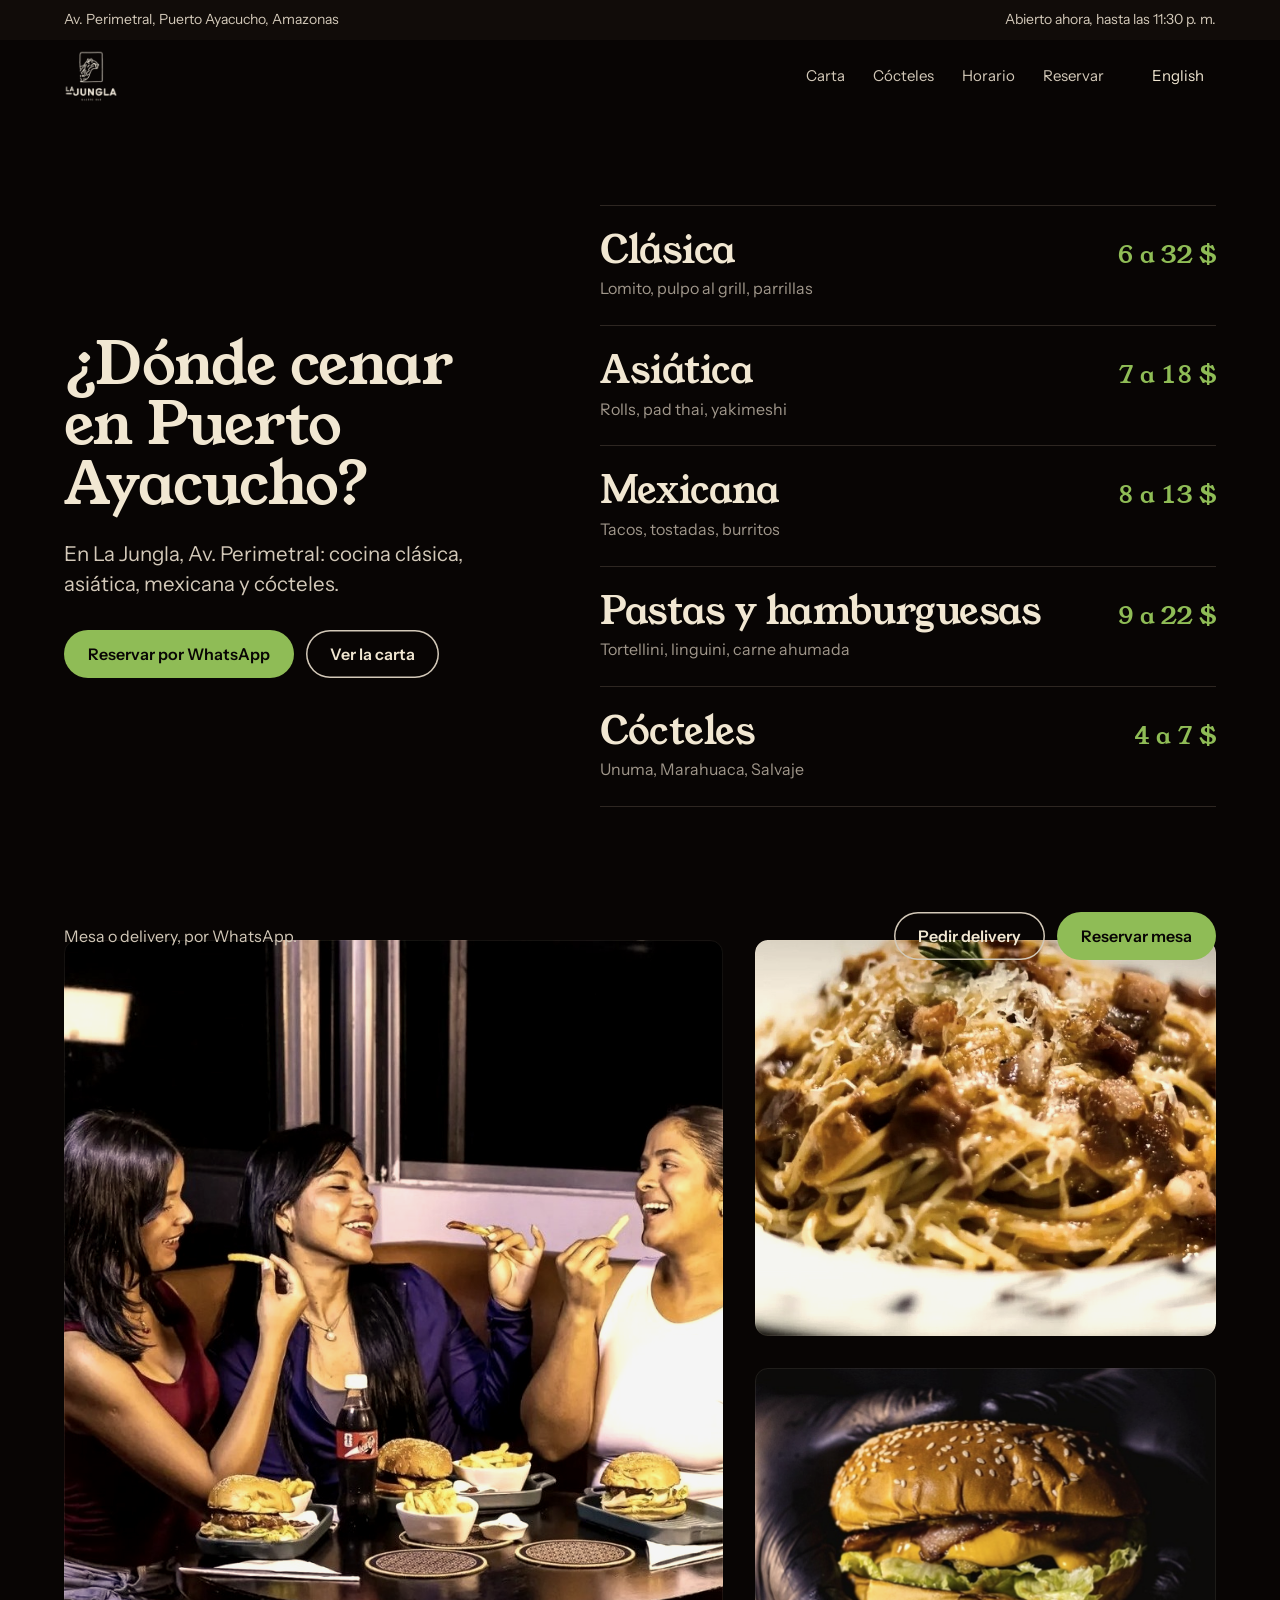
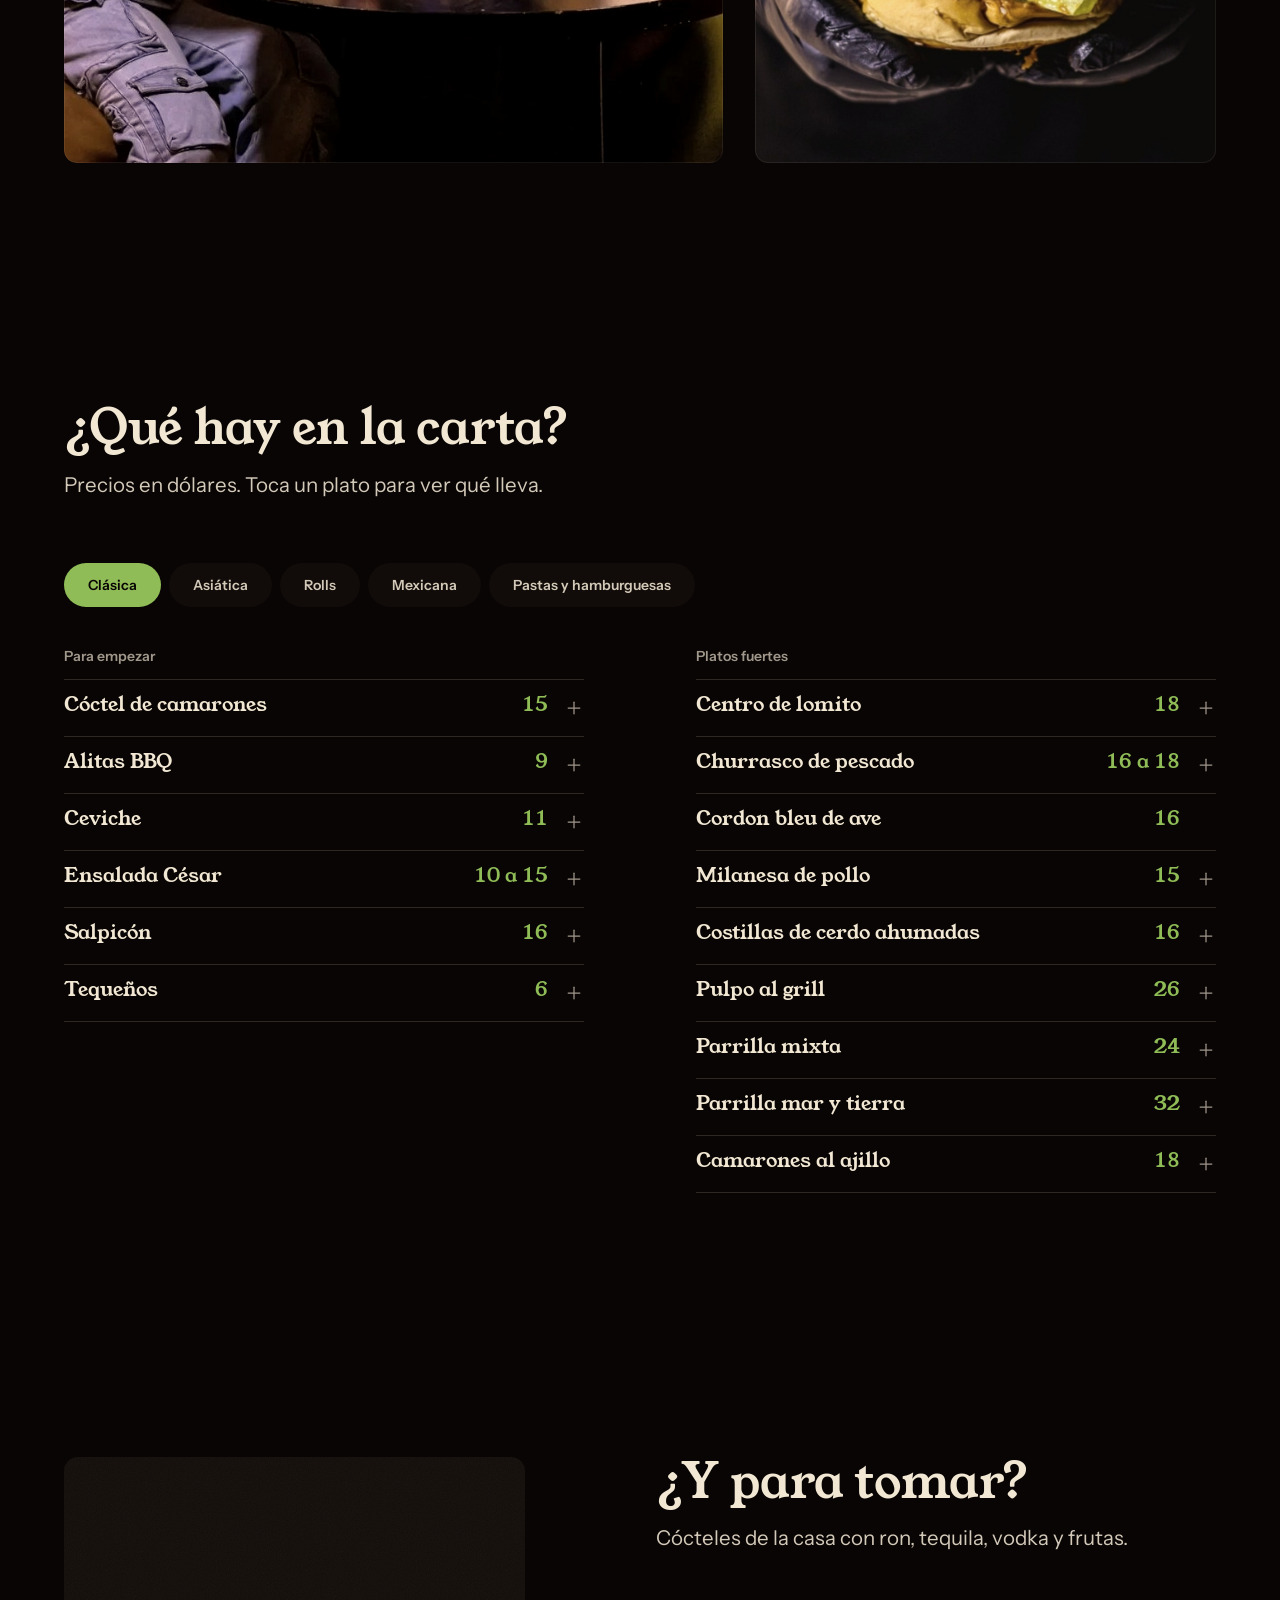
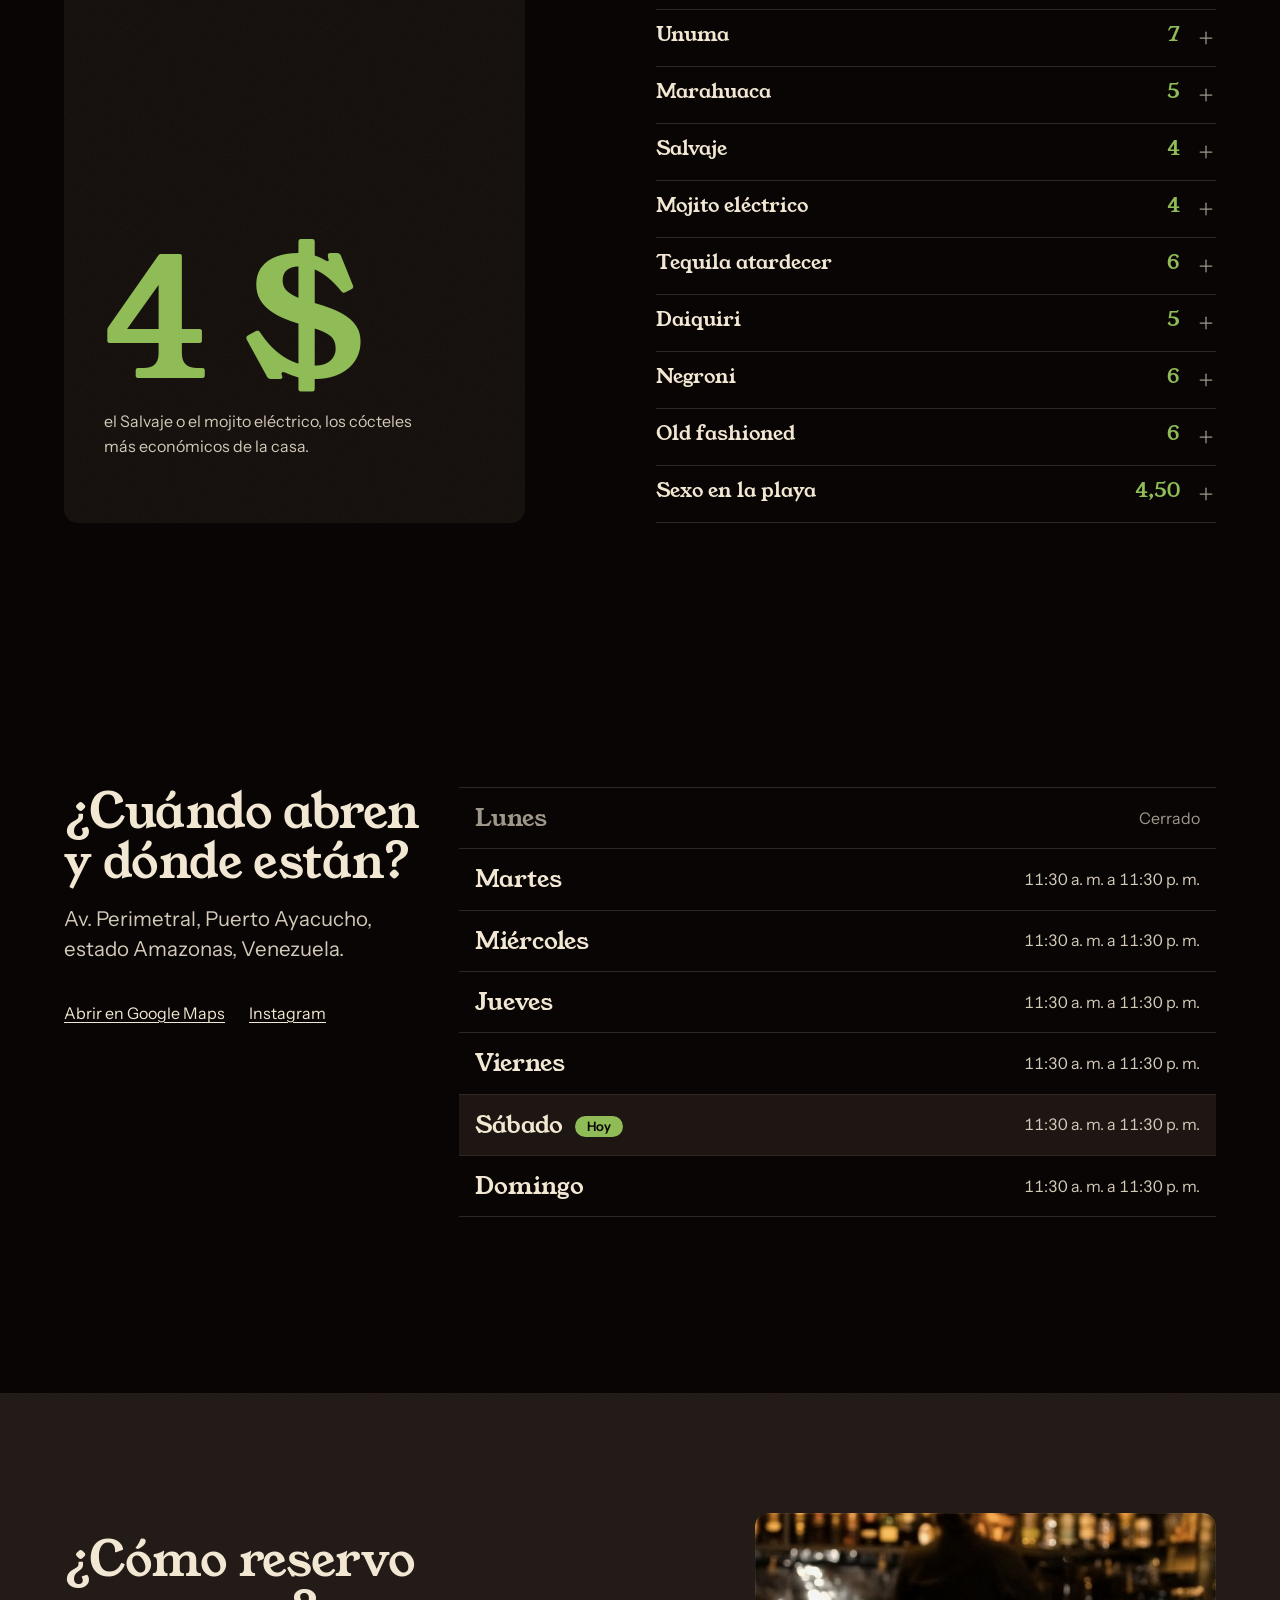
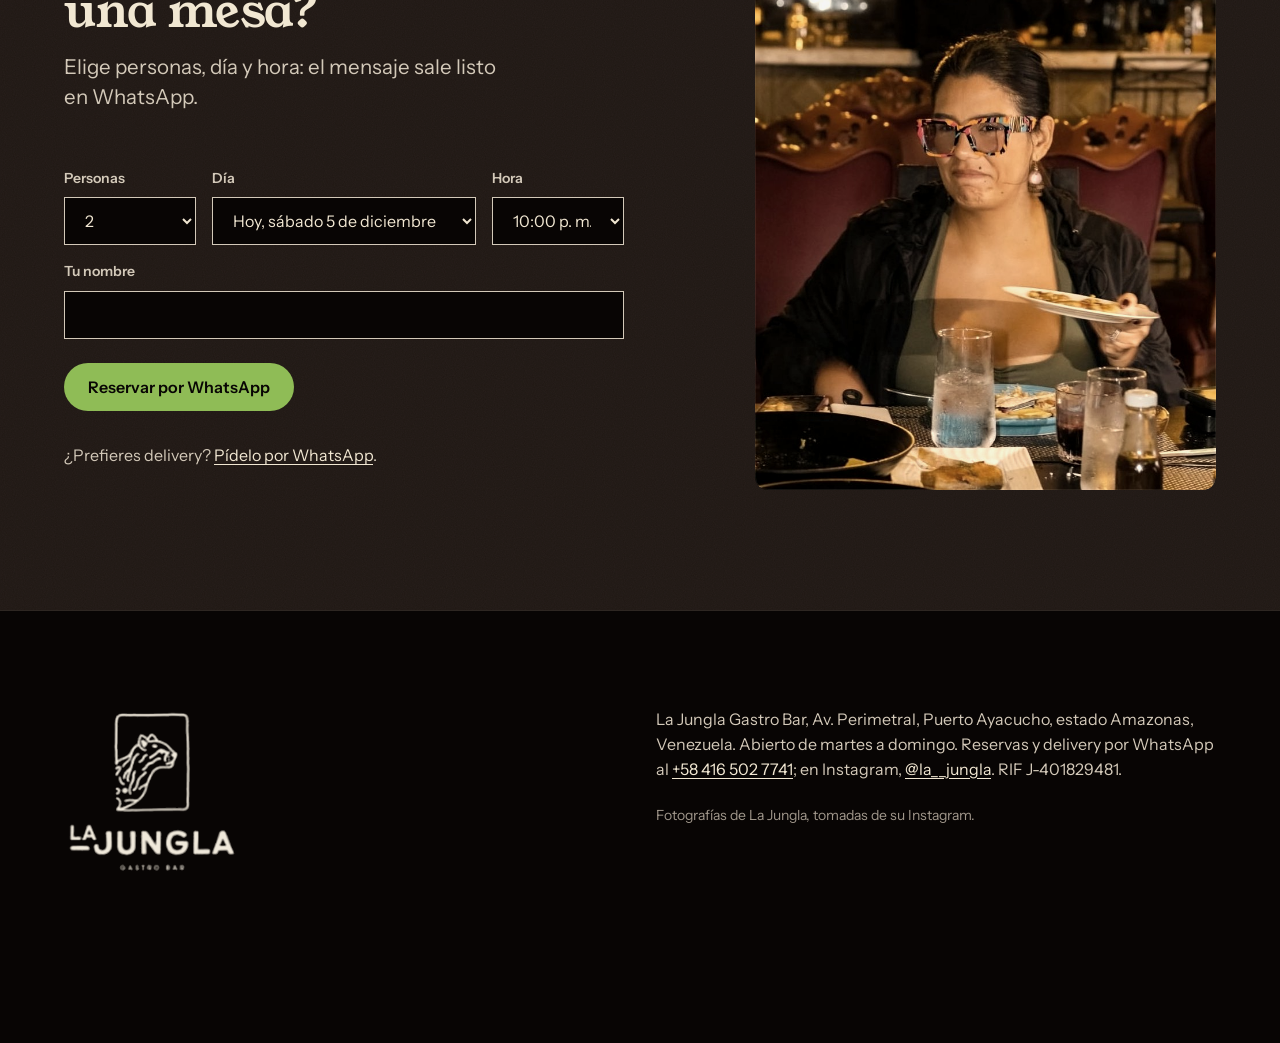
==== commit 0860128e: "Usa el logo y fotos del Instagram de La Jungla Logo recortado con fondo transparente en la barra y e" ====
--- a/index.html
+++ b/index.html
@@ -26,7 +26,7 @@
 
 <nav class="bar" aria-label="Principal" data-bar>
   <div class="container bar__in">
-    <a class="wordmark" href="./" aria-label="La Jungla Gastro Bar, inicio">La Jungla<span>Gastro Bar</span></a>
+    <a class="wordmark" href="./" aria-label="La Jungla Gastro Bar, inicio"><img src="assets/img/logo-la-jungla.png" width="500" height="480" alt=""></a>
     <ul class="bar__links" role="list">
       <li><a href="#carta">Carta</a></li>
       <li><a href="#cocteles">Cócteles</a></li>
@@ -62,10 +62,9 @@
 
   <section class="platos" aria-label="Platos de La Jungla">
     <div class="container platos__grid">
-      <figure class="photo photo--plato" data-slot="plato-costillas" data-alt="Plato de la carta, foto del cliente: costillas"><img src="assets/img/costillas.jpg" width="255" height="1192" alt="Costillas glaseadas con ajonjolí y papas fritas" loading="lazy"></figure>
-      <figure class="photo photo--plato" data-slot="plato-pescado" data-alt="Plato de la carta, foto del cliente: pescado"><img src="assets/img/pescado.jpg" width="255" height="1192" alt="Pescado a la plancha sobre salsa naranja, con puré" loading="lazy"></figure>
-      <figure class="photo photo--plato" data-slot="plato-ensalada-cesar" data-alt="Plato de la carta, foto del cliente: ensalada César"><img src="assets/img/ensalada-cesar.jpg" width="255" height="1192" alt="Ensalada César con tocineta y parmesano" loading="lazy"></figure>
-      <figure class="photo photo--plato" data-slot="plato-rollitos" data-alt="Plato de la carta, foto del cliente: rollitos"><img src="assets/img/rollitos.jpg" width="255" height="1192" alt="Rollitos de papel de arroz con cangrejo y vegetales" loading="lazy"></figure>
+      <figure class="photo photo--lead" data-slot="mesa-amigas" data-alt="Gente comiendo en una mesa de La Jungla, de noche"><img src="assets/img/mesa-amigas.jpg" width="923" height="1000" alt="Tres amigas comen hamburguesas con papas en una mesa de La Jungla" loading="lazy"></figure>
+      <figure class="photo photo--side" data-slot="pasta-amatriciana" data-alt="Un plato de la carta, de cerca"><img src="assets/img/pasta-amatriciana.jpg" width="923" height="750" alt="Pasta amatriciana con tocineta y parmesano" loading="lazy"></figure>
+      <figure class="photo photo--side" data-slot="hamburguesa-brioche" data-alt="Un plato de la carta, de cerca y sobre fondo oscuro"><img src="assets/img/hamburguesa-brioche.jpg" width="923" height="875" alt="Hamburguesa con tocineta, cheddar y lechuga en pan brioche" loading="lazy"></figure>
     </div>
   </section>
 
@@ -202,7 +201,7 @@
         </form>
         <p class="delivery">¿Prefieres delivery? <a href="https://wa.me/584165027741?text=Hola%2C%20quiero%20pedir%20delivery%20de%20La%20Jungla." target="_blank" rel="noopener">Pídelo por WhatsApp</a>.</p>
       </div>
-      <figure class="photo photo--cierre" data-slot="cierre" data-alt="La barra de La Jungla de noche, con las botellas iluminadas"><img src="https://upload.wikimedia.org/wikipedia/commons/thumb/5/51/Cure_cocktail_bar_New_Orleans_2011.jpg/1280px-Cure_cocktail_bar_New_Orleans_2011.jpg" srcset="https://upload.wikimedia.org/wikipedia/commons/thumb/5/51/Cure_cocktail_bar_New_Orleans_2011.jpg/960px-Cure_cocktail_bar_New_Orleans_2011.jpg 960w, https://upload.wikimedia.org/wikipedia/commons/thumb/5/51/Cure_cocktail_bar_New_Orleans_2011.jpg/1280px-Cure_cocktail_bar_New_Orleans_2011.jpg 1280w, https://upload.wikimedia.org/wikipedia/commons/thumb/5/51/Cure_cocktail_bar_New_Orleans_2011.jpg/1920px-Cure_cocktail_bar_New_Orleans_2011.jpg 1920w" sizes="(min-width: 60rem) 45vw, 100vw" width="4752" height="3168" alt="Barra de cócteles en penumbra, con estantes de botellas iluminadas" style="object-position: 30% 50%" loading="lazy"></figure>
+      <figure class="photo photo--cierre" data-slot="cierre" data-alt="La barra de La Jungla de noche, con las botellas iluminadas"><img src="assets/img/barra.jpg" width="800" height="1000" alt="Una clienta come en una mesa de La Jungla, con la barra y sus botellas iluminadas detrás" style="object-position: 50% 40%" loading="lazy"></figure>
     </div>
   </section>
 </main>
@@ -219,10 +218,10 @@
 
 <footer class="colophon">
   <div class="container colophon__in">
-    <p class="colophon__mark">La Jungla<span>Gastro Bar</span></p>
+    <p class="colophon__mark"><img src="assets/img/logo-la-jungla.png" width="500" height="480" alt="La Jungla Gastro Bar"></p>
     <div class="colophon__text">
       <p>La Jungla Gastro Bar, Av. Perimetral, Puerto Ayacucho, estado Amazonas, Venezuela. Abierto de martes a domingo. Reservas y delivery por WhatsApp al <a href="https://wa.me/584165027741">+58 416 502 7741</a>; en Instagram, <a href="https://www.instagram.com/la__jungla/">@la__jungla</a>. RIF J-401829481.</p>
-      <p class="colophon__credits" data-credits>Fotografías: platos, de la carta de La Jungla; barra, <a href="https://commons.wikimedia.org/wiki/File:Cure_cocktail_bar_New_Orleans_2011.jpg">Chelsea Marie Hicks</a> (CC BY 2.0, Wikimedia Commons).</p>
+      <p class="colophon__credits" data-credits>Fotografías de La Jungla, tomadas de su Instagram.</p>
     </div>
   </div>
 </footer>
--- a/assets/css/site.css
+++ b/assets/css/site.css
@@ -1,8 +1,7 @@
 /* Hallmark · shape: Conversational FAQ · genre: atmospheric · theme: Spore (deal 1/3, seed night-gastro-bar-restaurant-puerto-cc87·fc225df4·2026-10-25·r0) · job: book · draw: 299008
- * hero: Index · nav: banner over a retracting bar · footer: colophon block · imagery: photographs, the client's own 4 (menu crops) + library 1 (cierre), warm · signature: the menu indexed by kitchen with its real price spans, set as the hero's visual · spore: head-torch, accent from the brand spec (leaf green)
+ * hero: Index · nav: banner over a retracting bar · footer: colophon block · imagery: photographs, the client's own 4 (Instagram crops), warm · signature: the menu indexed by kitchen with its real price spans, set as the hero's visual · spore: head-torch, accent from the brand spec (leaf green)
  * axes: dark/roman-serif/warm · posture: committed · contrast: pass · fold: pass · brand: La Jungla (spec 2026-10-25) · copy: es + en · v2.0.0 */
 /* Hallmark · pre-emit critique: P4 H4 E4 S5 R4 V4 · weakest: P, a dinner page with no stance; the hero asks the traveller's own question and answers it with the real menu and its prices */
-/* Hallmark · waive 81 · cierre holds a credited Commons photo from theme.mjs photos · this build box is blocked from upload.wikimedia.org, so the bar photo only loads in a browser until the client sends their own */
 /* Hallmark · dismissed 58 · the static count reads all five menu tabs and every closed dish note at once; the render tier counts what a screen shows */
 @import url("./tokens.css");
 @import url("./base.css");
@@ -48,10 +47,11 @@
 
 .bar { position: sticky; top: 0; z-index: var(--z-sticky-nav); background: var(--color-paper); transition: transform var(--dur-short) var(--ease-out); }
 .bar.is-up { transform: translateY(-100%); }
-.bar__in { display: flex; align-items: center; justify-content: space-between; gap: var(--space-lg); min-height: 64px; }
-.wordmark { display: inline-flex; align-items: baseline; gap: var(--space-xs); min-height: 44px; padding-block: var(--space-xs); font: 400 var(--text-xl)/1 var(--font-display); color: var(--color-ink); text-decoration: none; white-space: nowrap; }
-.wordmark span { font: 400 var(--text-sm)/1 var(--font-body); color: var(--color-muted); }
-.wordmark:hover { color: var(--color-ink); }
+.bar__in { display: flex; align-items: center; justify-content: space-between; gap: var(--space-lg); min-height: 72px; }
+.wordmark { display: inline-flex; align-items: center; min-height: 44px; padding-block: var(--space-xs); border-radius: var(--space-2xs); }
+.wordmark img { width: auto; height: 52px; }
+.wordmark:hover img { opacity: 0.85; }
+.wordmark:active img { opacity: 0.7; }
 .bar__links { display: flex; gap: var(--space-2xs); margin: 0; padding: 0; list-style: none; }
 .bar__links a { display: inline-flex; align-items: center; min-height: 44px; padding-inline: var(--space-sm); font-size: 0.9375rem; color: var(--color-ink-2); text-decoration: none; white-space: nowrap; border-radius: var(--radius-pill); transition: color var(--dur-micro) var(--ease-out); }
 .bar__links a:hover { color: var(--color-ink); text-decoration: underline; text-decoration-color: var(--color-accent); }
@@ -61,7 +61,7 @@
 
 /* ---------- hero: the menu as an index ---------- */
 
-.hero { --chrome: 104px; display: grid; align-items: center; min-height: calc(100svh - var(--chrome)); padding-block: var(--space-2xl); }
+.hero { --chrome: 112px; display: grid; align-items: center; min-height: calc(100svh - var(--chrome)); padding-block: var(--space-2xl); }
 .hero__grid { display: grid; grid-template-columns: 5fr 7fr; gap: var(--space-3xl); align-items: center; }
 .hero__text { display: grid; gap: var(--space-lg); justify-items: start; }
 .hero h1 { font-size: var(--text-display-s); max-width: 14ch; line-height: 1.02; }
@@ -81,8 +81,9 @@
 /* ---------- the food, the client's own photographs ---------- */
 
 .platos { padding-block: var(--space-xl) var(--section-gap-s); }
-.platos__grid { display: grid; grid-template-columns: repeat(4, minmax(0, 1fr)); gap: var(--gap-columns); }
-.photo--plato { aspect-ratio: 1 / 2; }
+.platos__grid { display: grid; grid-template-columns: repeat(12, minmax(0, 1fr)); grid-template-rows: repeat(2, minmax(0, 1fr)); gap: var(--gap-columns); }
+.photo--lead { grid-column: 1 / span 7; grid-row: 1 / span 2; aspect-ratio: 4 / 5; }
+.photo--side { grid-column: 8 / span 5; }
 
 /* ---------- the menu ---------- */
 
@@ -192,8 +193,8 @@
 
 .colophon { padding-block: var(--space-3xl) calc(var(--space-3xl) + 72px); border-top: 1px solid var(--color-rule); }
 .colophon__in { display: grid; grid-template-columns: repeat(12, minmax(0, 1fr)); column-gap: var(--gap-columns); align-items: start; }
-.colophon__mark { grid-column: 1 / span 5; display: grid; gap: var(--space-xs); font: 400 var(--text-section)/1 var(--font-display); letter-spacing: var(--tracking-display); }
-.colophon__mark span { font: 400 var(--text-md)/1 var(--font-body); color: var(--color-muted); }
+.colophon__mark { grid-column: 1 / span 5; }
+.colophon__mark img { width: auto; height: 168px; }
 .colophon__text { grid-column: 7 / span 6; display: grid; gap: var(--space-lg); color: var(--color-ink-2); }
 .colophon__text a { color: var(--color-ink); }
 .colophon__credits { font-size: var(--text-sm); color: var(--color-muted); }
@@ -204,7 +205,9 @@
 @media (max-width: 60rem) {
   .hero { min-height: 0; padding-block: var(--space-2xl) var(--space-xl); }
   .hero__grid { grid-template-columns: minmax(0, 1fr); gap: var(--space-xl); }
-  .platos__grid { grid-template-columns: repeat(2, minmax(0, 1fr)); }
+  .platos__grid { grid-template-rows: none; }
+  .photo--lead { grid-column: 1 / -1; grid-row: auto; }
+  .photo--side { grid-column: span 6; aspect-ratio: 1 / 1; }
   .panel__cols, .panel--one .dishes { grid-template-columns: minmax(0, 1fr); }
   .group:first-child, .group + .group { padding-inline: 0; }
   .panel--one .dishes > li:nth-child(2) { border-top: 0; }
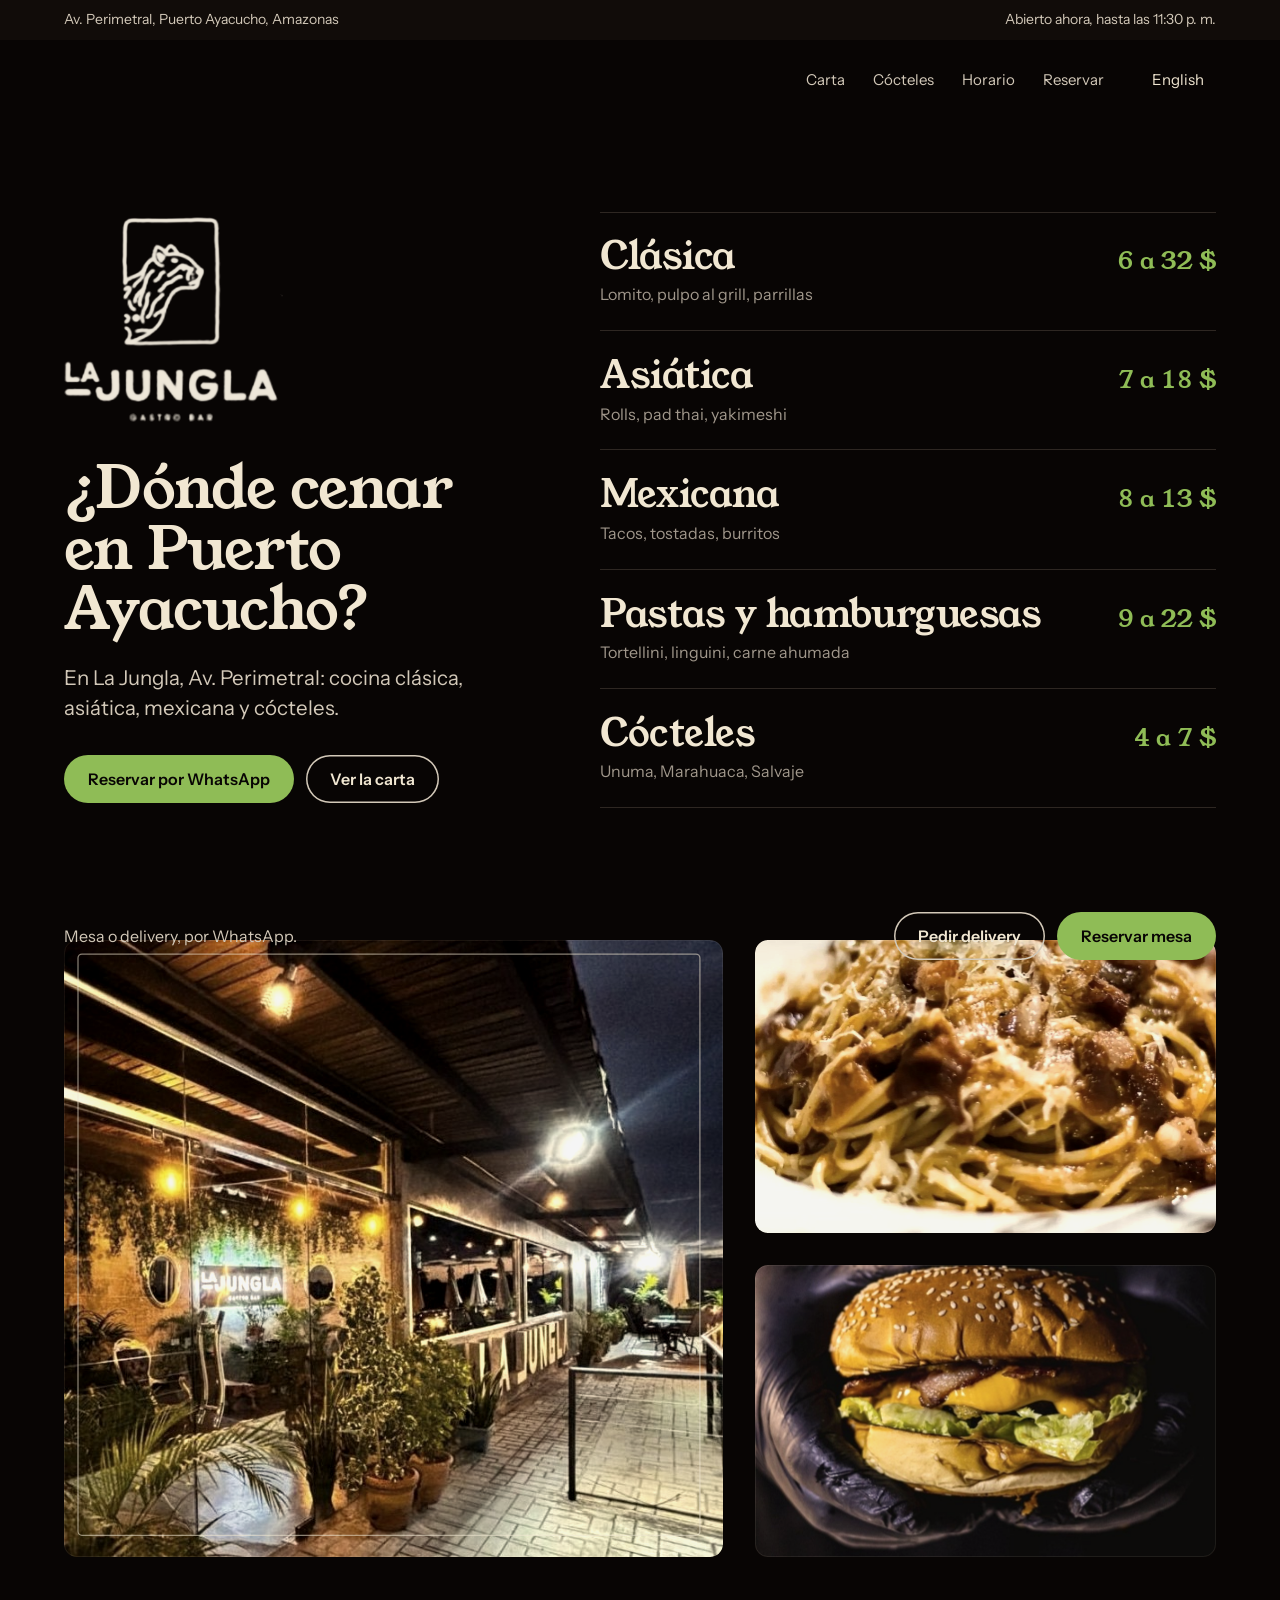
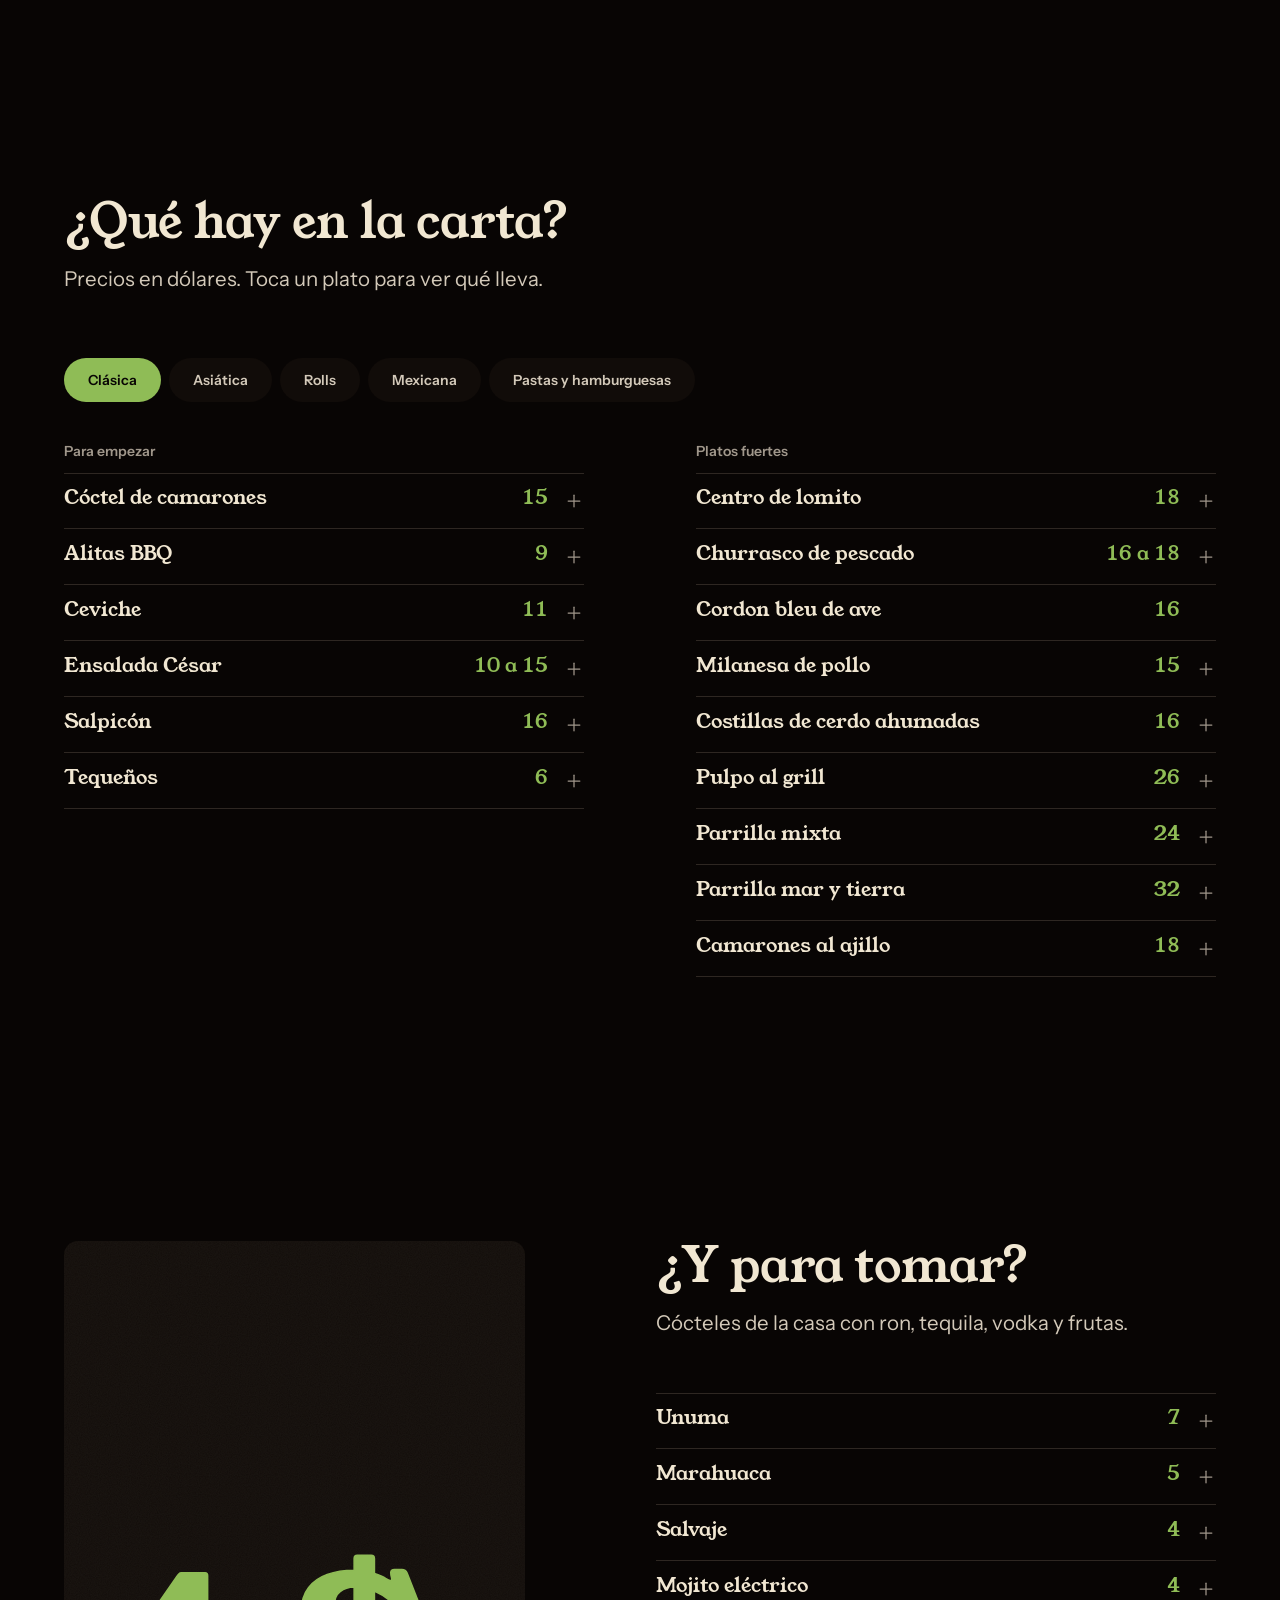
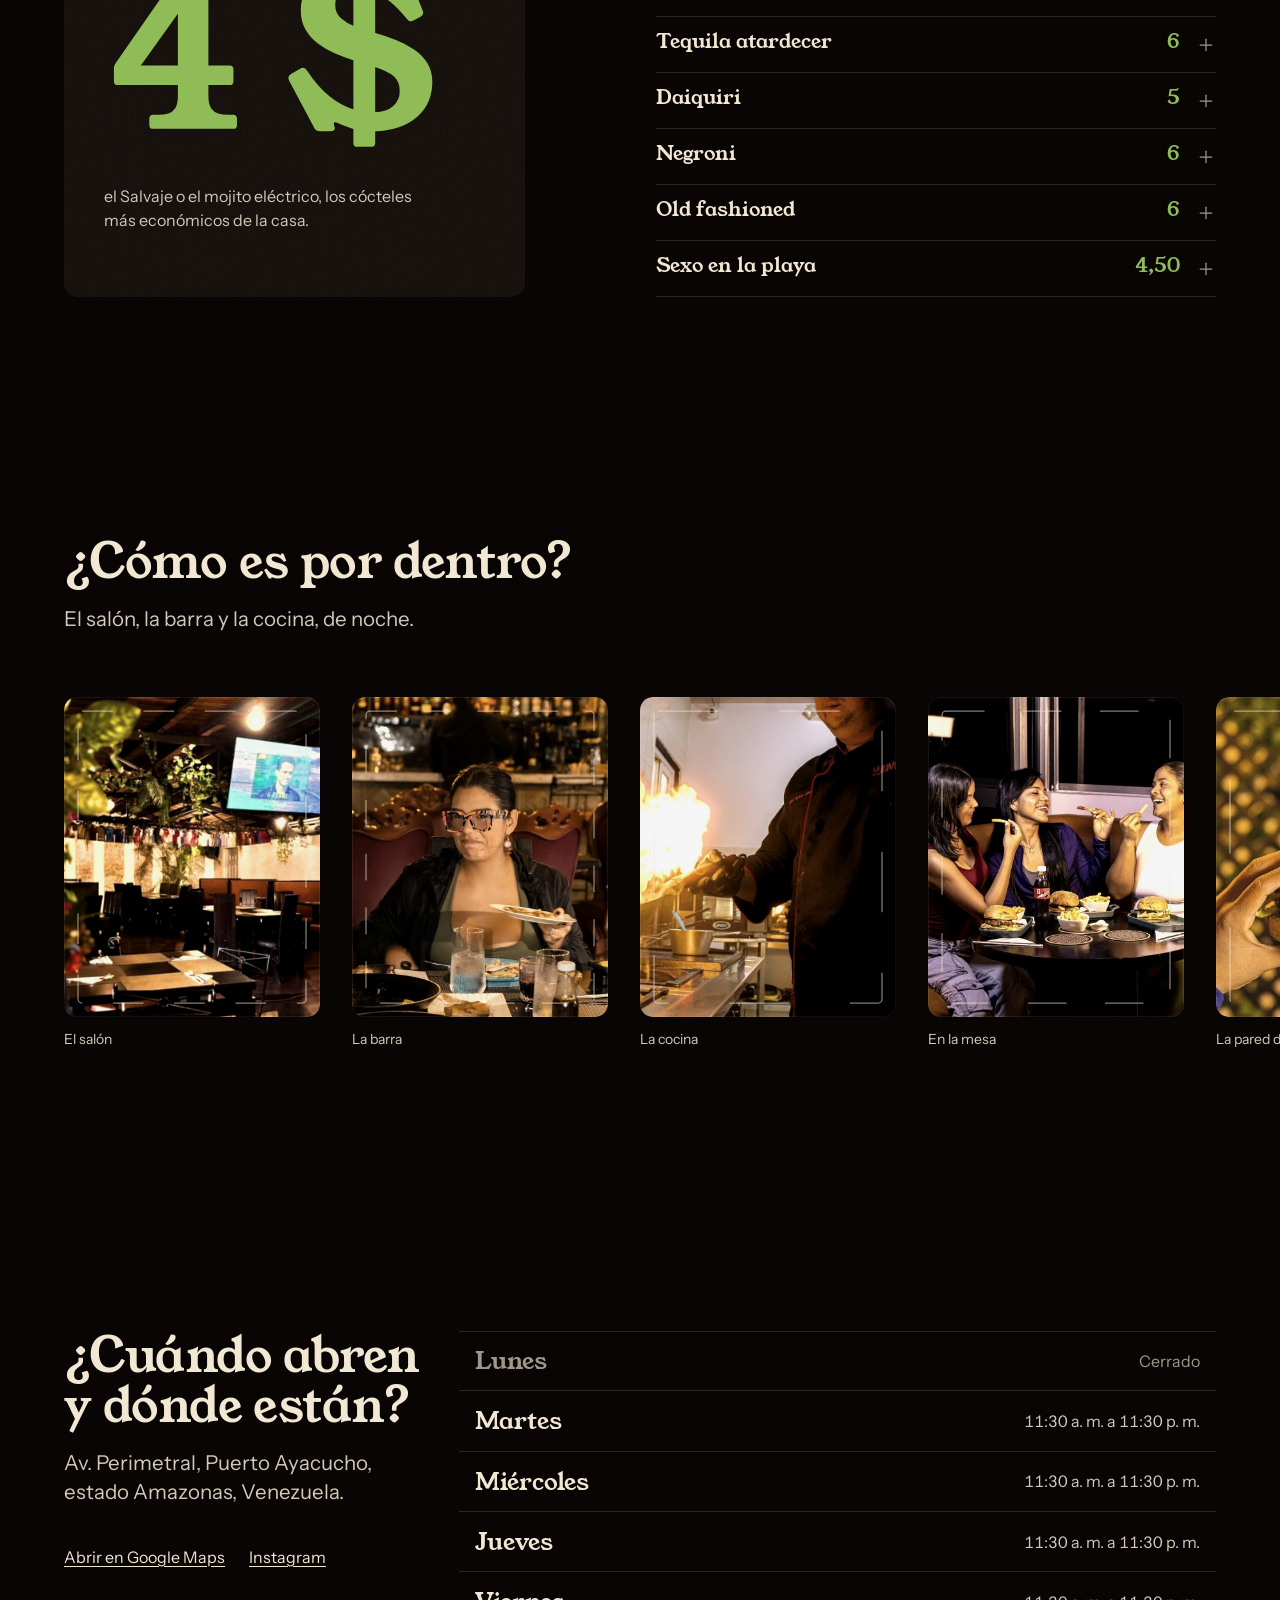
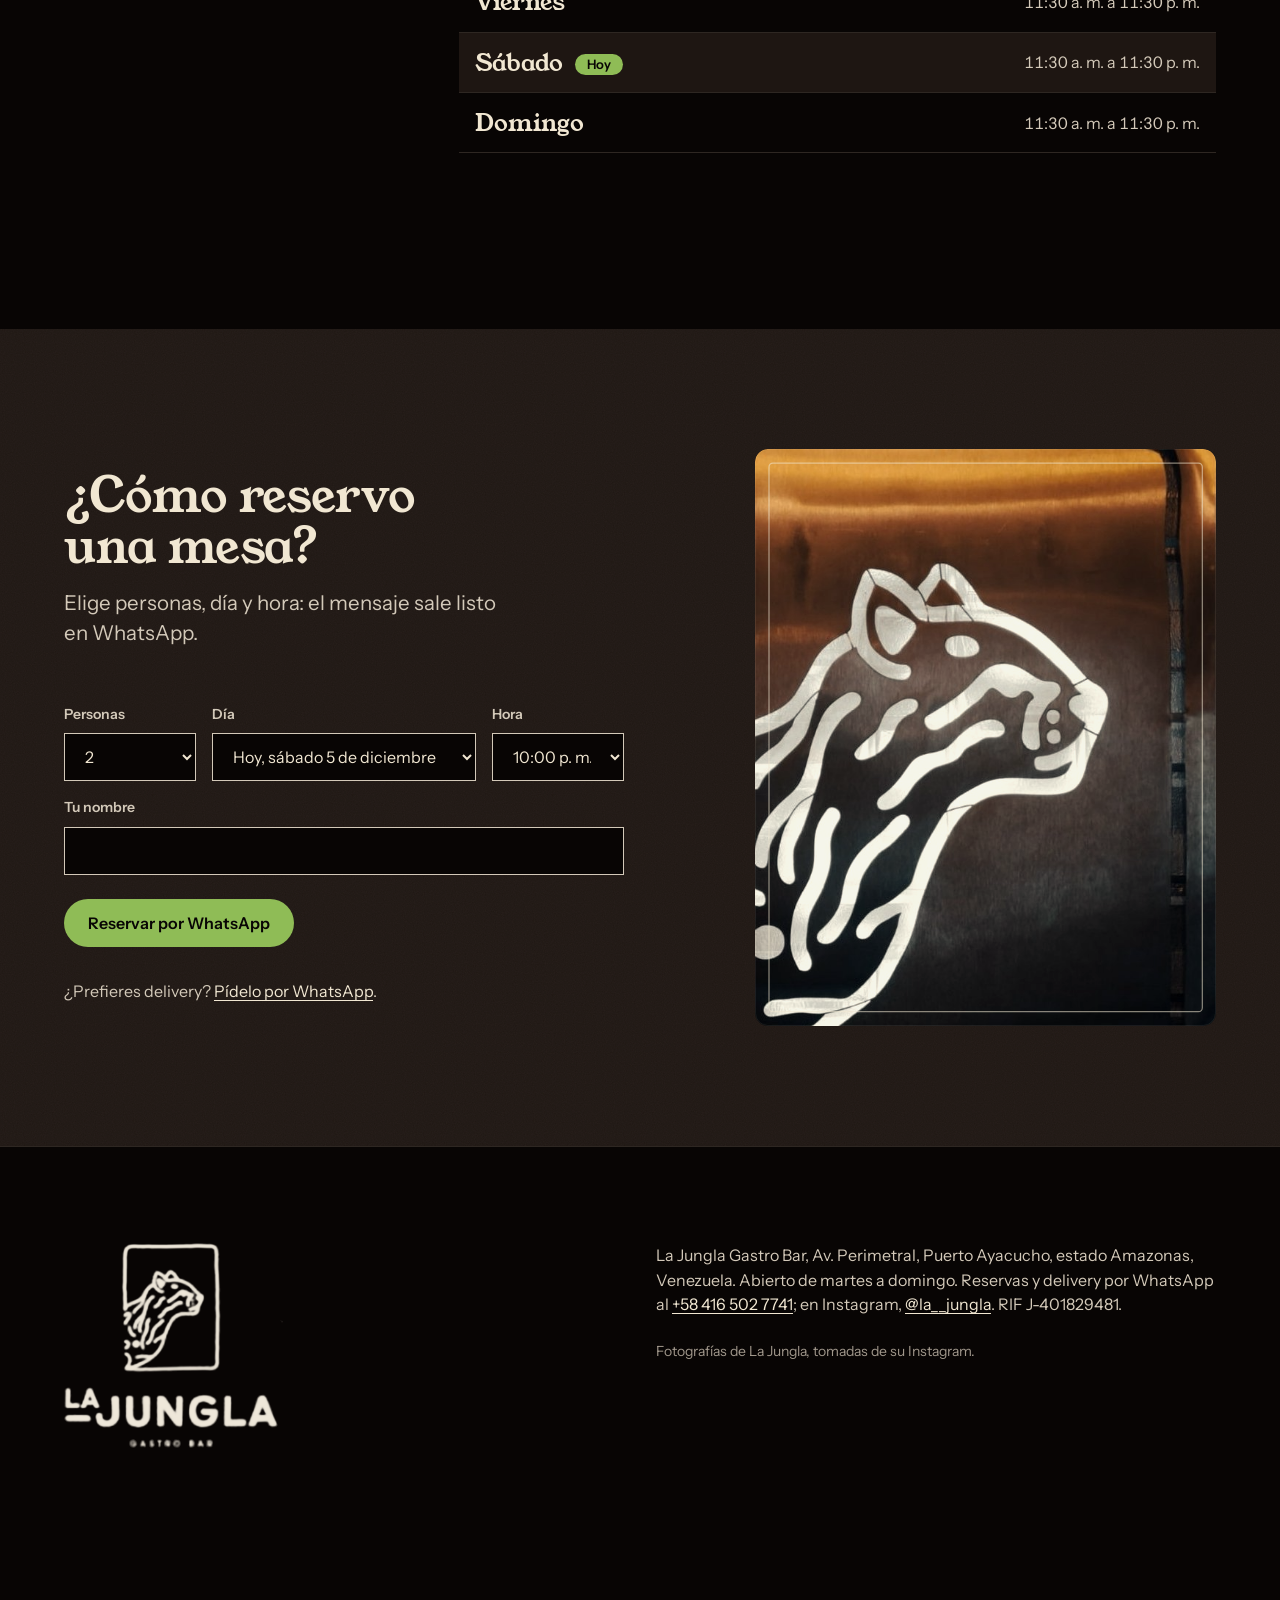
==== commit def38d56: "Logo grande, fotos del local y animaciones de trazo El logo va grande en el inicio y el pie, y apare" ====
--- a/index.html
+++ b/index.html
@@ -26,7 +26,7 @@
 
 <nav class="bar" aria-label="Principal" data-bar>
   <div class="container bar__in">
-    <a class="wordmark" href="./" aria-label="La Jungla Gastro Bar, inicio"><img src="assets/img/logo-la-jungla.png" width="500" height="480" alt=""></a>
+    <a class="wordmark" href="./" aria-label="La Jungla Gastro Bar, inicio"><img src="assets/img/logo-la-jungla.png" width="684" height="640" alt=""></a>
     <ul class="bar__links" role="list">
       <li><a href="#carta">Carta</a></li>
       <li><a href="#cocteles">Cócteles</a></li>
@@ -41,15 +41,16 @@
   <section class="hero" aria-labelledby="hero-h">
     <div class="container hero__grid">
       <div class="hero__text">
-        <h1 id="hero-h">¿Dónde cenar en Puerto Ayacucho?</h1>
-        <p class="lead">En La Jungla, Av. Perimetral: cocina clásica, asiática, mexicana y cócteles.</p>
-        <div class="actions">
+        <img class="hero__logo logo-draw" src="assets/img/logo-la-jungla.png" width="684" height="640" alt="La Jungla Gastro Bar" data-anim="logo" data-hero-logo>
+        <h1 id="hero-h" data-anim="up" style="--i: 2">¿Dónde cenar en Puerto Ayacucho?</h1>
+        <p class="lead" data-anim="up" style="--i: 3">En La Jungla, Av. Perimetral: cocina clásica, asiática, mexicana y cócteles.</p>
+        <div class="actions" data-anim="up" style="--i: 4">
           <a class="btn btn--primary" href="https://wa.me/584165027741?text=Hola%2C%20quiero%20reservar%20una%20mesa%20en%20La%20Jungla." target="_blank" rel="noopener">Reservar por WhatsApp</a>
           <a class="btn btn--secondary" href="#carta">Ver la carta</a>
         </div>
       </div>
       <nav class="index" aria-label="La carta por cocina">
-        <ul role="list">
+        <ul role="list" data-anim="lines">
           <li><a href="#carta-clasica" data-tab="clasica"><span class="index__name">Clásica</span><span class="index__dishes">Lomito, pulpo al grill, parrillas</span><span class="index__price">6 a 32 $</span></a></li>
           <li><a href="#carta-asiatica" data-tab="asiatica"><span class="index__name">Asiática</span><span class="index__dishes">Rolls, pad thai, yakimeshi</span><span class="index__price">7 a 18 $</span></a></li>
           <li><a href="#carta-mexicana" data-tab="mexicana"><span class="index__name">Mexicana</span><span class="index__dishes">Tacos, tostadas, burritos</span><span class="index__price">8 a 13 $</span></a></li>
@@ -62,15 +63,15 @@
 
   <section class="platos" aria-label="Platos de La Jungla">
     <div class="container platos__grid">
-      <figure class="photo photo--lead" data-slot="mesa-amigas" data-alt="Gente comiendo en una mesa de La Jungla, de noche"><img src="assets/img/mesa-amigas.jpg" width="923" height="1000" alt="Tres amigas comen hamburguesas con papas en una mesa de La Jungla" loading="lazy"></figure>
-      <figure class="photo photo--side" data-slot="pasta-amatriciana" data-alt="Un plato de la carta, de cerca"><img src="assets/img/pasta-amatriciana.jpg" width="923" height="750" alt="Pasta amatriciana con tocineta y parmesano" loading="lazy"></figure>
-      <figure class="photo photo--side" data-slot="hamburguesa-brioche" data-alt="Un plato de la carta, de cerca y sobre fondo oscuro"><img src="assets/img/hamburguesa-brioche.jpg" width="923" height="875" alt="Hamburguesa con tocineta, cheddar y lechuga en pan brioche" loading="lazy"></figure>
+      <figure class="photo photo--lead" data-slot="terraza" data-alt="La entrada y la terraza, de noche" data-anim="photo"><img src="assets/img/terraza.jpg" width="733" height="700" alt="La terraza de La Jungla de noche, con plantas, luces cálidas y el nombre en la pared" loading="lazy"><svg class="frame" aria-hidden="true" data-keep><rect pathLength="1"/></svg></figure>
+      <figure class="photo photo--side" data-slot="pasta-amatriciana" data-alt="Un plato de la carta, de cerca" data-anim="photo"><img src="assets/img/pasta-amatriciana.jpg" width="923" height="750" alt="Pasta amatriciana con tocineta y parmesano" loading="lazy"><svg class="frame" aria-hidden="true" data-keep><rect pathLength="1"/></svg></figure>
+      <figure class="photo photo--side" data-slot="hamburguesa-brioche" data-alt="Un plato de la carta, de cerca y sobre fondo oscuro" data-anim="photo"><img src="assets/img/hamburguesa-brioche.jpg" width="923" height="875" alt="Hamburguesa con tocineta, cheddar y lechuga en pan brioche" loading="lazy"><svg class="frame" aria-hidden="true" data-keep><rect pathLength="1"/></svg></figure>
     </div>
   </section>
 
   <section class="carta" id="carta" aria-labelledby="carta-h">
     <div class="container">
-      <div class="head">
+      <div class="head" data-anim="up">
         <h2 id="carta-h">¿Qué hay en la carta?</h2>
         <p class="lead">Precios en dólares. Toca un plato para ver qué lleva.</p>
       </div>
@@ -87,11 +88,11 @@
           <div class="panel__cols">
           <div class="group">
             <h4 class="group__title">Para empezar</h4>
-            <ul class="dishes" role="list"><li><details class="dish"><summary><span class="dish__name">Cóctel de camarones</span><span class="dish__price">15</span><svg class="dish__icon" width="20" height="20" viewBox="0 0 24 24" fill="none" stroke="currentColor" stroke-width="1.5" stroke-linecap="round" stroke-linejoin="round" aria-hidden="true"><path d="M5 12h14"/><path d="M12 5v14"/></svg></summary><div class="dish__more"><p>Con zumo de limón y salsa roja.</p></div></details></li><li><details class="dish"><summary><span class="dish__name">Alitas BBQ</span><span class="dish__price">9</span><svg class="dish__icon" width="20" height="20" viewBox="0 0 24 24" fill="none" stroke="currentColor" stroke-width="1.5" stroke-linecap="round" stroke-linejoin="round" aria-hidden="true"><path d="M5 12h14"/><path d="M12 5v14"/></svg></summary><div class="dish__more"><p>5 unidades horneadas y barnizadas en salsa BBQ.</p></div></details></li><li><details class="dish"><summary><span class="dish__name">Ceviche</span><span class="dish__price">11</span><svg class="dish__icon" width="20" height="20" viewBox="0 0 24 24" fill="none" stroke="currentColor" stroke-width="1.5" stroke-linecap="round" stroke-linejoin="round" aria-hidden="true"><path d="M5 12h14"/><path d="M12 5v14"/></svg></summary><div class="dish__more"><p>Corvina, leche de tigre y crujiente de plátano.</p></div></details></li><li><details class="dish"><summary><span class="dish__name">Ensalada César</span><span class="dish__price">10 a 15</span><svg class="dish__icon" width="20" height="20" viewBox="0 0 24 24" fill="none" stroke="currentColor" stroke-width="1.5" stroke-linecap="round" stroke-linejoin="round" aria-hidden="true"><path d="M5 12h14"/><path d="M12 5v14"/></svg></summary><div class="dish__more"><p>Crotones, tocineta y aderezo César con parmesano.</p><dl class="variants"><div><dt>Clásica</dt><dd>10</dd></div><div><dt>Con tiras de pollo crispy</dt><dd>12</dd></div><div><dt>Con camarones rebozados</dt><dd>15</dd></div></dl></div></details></li><li><details class="dish"><summary><span class="dish__name">Salpicón</span><span class="dish__price">16</span><svg class="dish__icon" width="20" height="20" viewBox="0 0 24 24" fill="none" stroke="currentColor" stroke-width="1.5" stroke-linecap="round" stroke-linejoin="round" aria-hidden="true"><path d="M5 12h14"/><path d="M12 5v14"/></svg></summary><div class="dish__more"><p>De mariscos varios con chips de plátano.</p></div></details></li><li><details class="dish"><summary><span class="dish__name">Tequeños</span><span class="dish__price">6</span><svg class="dish__icon" width="20" height="20" viewBox="0 0 24 24" fill="none" stroke="currentColor" stroke-width="1.5" stroke-linecap="round" stroke-linejoin="round" aria-hidden="true"><path d="M5 12h14"/><path d="M12 5v14"/></svg></summary><div class="dish__more"><p>De queso.</p></div></details></li></ul>
+            <ul class="dishes" role="list" data-anim="lines"><li><details class="dish"><summary><span class="dish__name">Cóctel de camarones</span><span class="dish__price">15</span><svg class="dish__icon" width="20" height="20" viewBox="0 0 24 24" fill="none" stroke="currentColor" stroke-width="1.5" stroke-linecap="round" stroke-linejoin="round" aria-hidden="true"><path d="M5 12h14"/><path d="M12 5v14"/></svg></summary><div class="dish__more"><p>Con zumo de limón y salsa roja.</p></div></details></li><li><details class="dish"><summary><span class="dish__name">Alitas BBQ</span><span class="dish__price">9</span><svg class="dish__icon" width="20" height="20" viewBox="0 0 24 24" fill="none" stroke="currentColor" stroke-width="1.5" stroke-linecap="round" stroke-linejoin="round" aria-hidden="true"><path d="M5 12h14"/><path d="M12 5v14"/></svg></summary><div class="dish__more"><p>5 unidades horneadas y barnizadas en salsa BBQ.</p></div></details></li><li><details class="dish"><summary><span class="dish__name">Ceviche</span><span class="dish__price">11</span><svg class="dish__icon" width="20" height="20" viewBox="0 0 24 24" fill="none" stroke="currentColor" stroke-width="1.5" stroke-linecap="round" stroke-linejoin="round" aria-hidden="true"><path d="M5 12h14"/><path d="M12 5v14"/></svg></summary><div class="dish__more"><p>Corvina, leche de tigre y crujiente de plátano.</p></div></details></li><li><details class="dish"><summary><span class="dish__name">Ensalada César</span><span class="dish__price">10 a 15</span><svg class="dish__icon" width="20" height="20" viewBox="0 0 24 24" fill="none" stroke="currentColor" stroke-width="1.5" stroke-linecap="round" stroke-linejoin="round" aria-hidden="true"><path d="M5 12h14"/><path d="M12 5v14"/></svg></summary><div class="dish__more"><p>Crotones, tocineta y aderezo César con parmesano.</p><dl class="variants"><div><dt>Clásica</dt><dd>10</dd></div><div><dt>Con tiras de pollo crispy</dt><dd>12</dd></div><div><dt>Con camarones rebozados</dt><dd>15</dd></div></dl></div></details></li><li><details class="dish"><summary><span class="dish__name">Salpicón</span><span class="dish__price">16</span><svg class="dish__icon" width="20" height="20" viewBox="0 0 24 24" fill="none" stroke="currentColor" stroke-width="1.5" stroke-linecap="round" stroke-linejoin="round" aria-hidden="true"><path d="M5 12h14"/><path d="M12 5v14"/></svg></summary><div class="dish__more"><p>De mariscos varios con chips de plátano.</p></div></details></li><li><details class="dish"><summary><span class="dish__name">Tequeños</span><span class="dish__price">6</span><svg class="dish__icon" width="20" height="20" viewBox="0 0 24 24" fill="none" stroke="currentColor" stroke-width="1.5" stroke-linecap="round" stroke-linejoin="round" aria-hidden="true"><path d="M5 12h14"/><path d="M12 5v14"/></svg></summary><div class="dish__more"><p>De queso.</p></div></details></li></ul>
           </div>
           <div class="group">
             <h4 class="group__title">Platos fuertes</h4>
-            <ul class="dishes" role="list"><li><details class="dish"><summary><span class="dish__name">Centro de lomito</span><span class="dish__price">18</span><svg class="dish__icon" width="20" height="20" viewBox="0 0 24 24" fill="none" stroke="currentColor" stroke-width="1.5" stroke-linecap="round" stroke-linejoin="round" aria-hidden="true"><path d="M5 12h14"/><path d="M12 5v14"/></svg></summary><div class="dish__more"><p>200 g de centro de lomito de res al término, con salsa de oporto, champiñones o maître d’hôtel.</p></div></details></li><li><details class="dish"><summary><span class="dish__name">Churrasco de pescado</span><span class="dish__price">16 a 18</span><svg class="dish__icon" width="20" height="20" viewBox="0 0 24 24" fill="none" stroke="currentColor" stroke-width="1.5" stroke-linecap="round" stroke-linejoin="round" aria-hidden="true"><path d="M5 12h14"/><path d="M12 5v14"/></svg></summary><div class="dish__more"><p>Con salsa meunière, al ajillo, salsa verde o vinagreta de limón y alcaparras.</p><dl class="variants"><div><dt>Con salsa a elección</dt><dd>16</dd></div><div><dt>Con curry o ajillo de camarones</dt><dd>18</dd></div></dl></div></details></li><li><div class="dish dish--plain"><span class="dish__name">Cordon bleu de ave</span><span class="dish__price">16</span></div></li><li><details class="dish"><summary><span class="dish__name">Milanesa de pollo</span><span class="dish__price">15</span><svg class="dish__icon" width="20" height="20" viewBox="0 0 24 24" fill="none" stroke="currentColor" stroke-width="1.5" stroke-linecap="round" stroke-linejoin="round" aria-hidden="true"><path d="M5 12h14"/><path d="M12 5v14"/></svg></summary><div class="dish__more"><p>Suprema empanizada con salsa napolitana al gratén.</p></div></details></li><li><details class="dish"><summary><span class="dish__name">Costillas de cerdo ahumadas</span><span class="dish__price">16</span><svg class="dish__icon" width="20" height="20" viewBox="0 0 24 24" fill="none" stroke="currentColor" stroke-width="1.5" stroke-linecap="round" stroke-linejoin="round" aria-hidden="true"><path d="M5 12h14"/><path d="M12 5v14"/></svg></summary><div class="dish__more"><p>Ración de costillas ahumadas, marinadas en salsa roja.</p></div></details></li><li><details class="dish"><summary><span class="dish__name">Pulpo al grill</span><span class="dish__price">26</span><svg class="dish__icon" width="20" height="20" viewBox="0 0 24 24" fill="none" stroke="currentColor" stroke-width="1.5" stroke-linecap="round" stroke-linejoin="round" aria-hidden="true"><path d="M5 12h14"/><path d="M12 5v14"/></svg></summary><div class="dish__more"><p>Pulpo a la parrilla al balsámico.</p></div></details></li><li><details class="dish"><summary><span class="dish__name">Parrilla mixta</span><span class="dish__price">24</span><svg class="dish__icon" width="20" height="20" viewBox="0 0 24 24" fill="none" stroke="currentColor" stroke-width="1.5" stroke-linecap="round" stroke-linejoin="round" aria-hidden="true"><path d="M5 12h14"/><path d="M12 5v14"/></svg></summary><div class="dish__more"><p>Carne y pollo.</p></div></details></li><li><details class="dish"><summary><span class="dish__name">Parrilla mar y tierra</span><span class="dish__price">32</span><svg class="dish__icon" width="20" height="20" viewBox="0 0 24 24" fill="none" stroke="currentColor" stroke-width="1.5" stroke-linecap="round" stroke-linejoin="round" aria-hidden="true"><path d="M5 12h14"/><path d="M12 5v14"/></svg></summary><div class="dish__more"><p>Carne, pollo y mariscos.</p></div></details></li><li><details class="dish"><summary><span class="dish__name">Camarones al ajillo</span><span class="dish__price">18</span><svg class="dish__icon" width="20" height="20" viewBox="0 0 24 24" fill="none" stroke="currentColor" stroke-width="1.5" stroke-linecap="round" stroke-linejoin="round" aria-hidden="true"><path d="M5 12h14"/><path d="M12 5v14"/></svg></summary><div class="dish__more"><p>Con ajo y cilantro.</p></div></details></li></ul>
+            <ul class="dishes" role="list" data-anim="lines"><li><details class="dish"><summary><span class="dish__name">Centro de lomito</span><span class="dish__price">18</span><svg class="dish__icon" width="20" height="20" viewBox="0 0 24 24" fill="none" stroke="currentColor" stroke-width="1.5" stroke-linecap="round" stroke-linejoin="round" aria-hidden="true"><path d="M5 12h14"/><path d="M12 5v14"/></svg></summary><div class="dish__more"><p>200 g de centro de lomito de res al término, con salsa de oporto, champiñones o maître d’hôtel.</p></div></details></li><li><details class="dish"><summary><span class="dish__name">Churrasco de pescado</span><span class="dish__price">16 a 18</span><svg class="dish__icon" width="20" height="20" viewBox="0 0 24 24" fill="none" stroke="currentColor" stroke-width="1.5" stroke-linecap="round" stroke-linejoin="round" aria-hidden="true"><path d="M5 12h14"/><path d="M12 5v14"/></svg></summary><div class="dish__more"><p>Con salsa meunière, al ajillo, salsa verde o vinagreta de limón y alcaparras.</p><dl class="variants"><div><dt>Con salsa a elección</dt><dd>16</dd></div><div><dt>Con curry o ajillo de camarones</dt><dd>18</dd></div></dl></div></details></li><li><div class="dish dish--plain"><span class="dish__name">Cordon bleu de ave</span><span class="dish__price">16</span></div></li><li><details class="dish"><summary><span class="dish__name">Milanesa de pollo</span><span class="dish__price">15</span><svg class="dish__icon" width="20" height="20" viewBox="0 0 24 24" fill="none" stroke="currentColor" stroke-width="1.5" stroke-linecap="round" stroke-linejoin="round" aria-hidden="true"><path d="M5 12h14"/><path d="M12 5v14"/></svg></summary><div class="dish__more"><p>Suprema empanizada con salsa napolitana al gratén.</p></div></details></li><li><details class="dish"><summary><span class="dish__name">Costillas de cerdo ahumadas</span><span class="dish__price">16</span><svg class="dish__icon" width="20" height="20" viewBox="0 0 24 24" fill="none" stroke="currentColor" stroke-width="1.5" stroke-linecap="round" stroke-linejoin="round" aria-hidden="true"><path d="M5 12h14"/><path d="M12 5v14"/></svg></summary><div class="dish__more"><p>Ración de costillas ahumadas, marinadas en salsa roja.</p></div></details></li><li><details class="dish"><summary><span class="dish__name">Pulpo al grill</span><span class="dish__price">26</span><svg class="dish__icon" width="20" height="20" viewBox="0 0 24 24" fill="none" stroke="currentColor" stroke-width="1.5" stroke-linecap="round" stroke-linejoin="round" aria-hidden="true"><path d="M5 12h14"/><path d="M12 5v14"/></svg></summary><div class="dish__more"><p>Pulpo a la parrilla al balsámico.</p></div></details></li><li><details class="dish"><summary><span class="dish__name">Parrilla mixta</span><span class="dish__price">24</span><svg class="dish__icon" width="20" height="20" viewBox="0 0 24 24" fill="none" stroke="currentColor" stroke-width="1.5" stroke-linecap="round" stroke-linejoin="round" aria-hidden="true"><path d="M5 12h14"/><path d="M12 5v14"/></svg></summary><div class="dish__more"><p>Carne y pollo.</p></div></details></li><li><details class="dish"><summary><span class="dish__name">Parrilla mar y tierra</span><span class="dish__price">32</span><svg class="dish__icon" width="20" height="20" viewBox="0 0 24 24" fill="none" stroke="currentColor" stroke-width="1.5" stroke-linecap="round" stroke-linejoin="round" aria-hidden="true"><path d="M5 12h14"/><path d="M12 5v14"/></svg></summary><div class="dish__more"><p>Carne, pollo y mariscos.</p></div></details></li><li><details class="dish"><summary><span class="dish__name">Camarones al ajillo</span><span class="dish__price">18</span><svg class="dish__icon" width="20" height="20" viewBox="0 0 24 24" fill="none" stroke="currentColor" stroke-width="1.5" stroke-linecap="round" stroke-linejoin="round" aria-hidden="true"><path d="M5 12h14"/><path d="M12 5v14"/></svg></summary><div class="dish__more"><p>Con ajo y cilantro.</p></div></details></li></ul>
           </div>
           </div>
         </section>
@@ -100,11 +101,11 @@
           <div class="panel__cols">
           <div class="group">
             <h4 class="group__title">Para empezar</h4>
-            <ul class="dishes" role="list"><li><details class="dish"><summary><span class="dish__name">Mini lumpias</span><span class="dish__price">7</span><svg class="dish__icon" width="20" height="20" viewBox="0 0 24 24" fill="none" stroke="currentColor" stroke-width="1.5" stroke-linecap="round" stroke-linejoin="round" aria-hidden="true"><path d="M5 12h14"/><path d="M12 5v14"/></svg></summary><div class="dish__more"><p>4 unidades rellenas de vegetales con salsa de pimentón agridulce.</p></div></details></li><li><details class="dish"><summary><span class="dish__name">Korokke de sake y kani</span><span class="dish__price">9</span><svg class="dish__icon" width="20" height="20" viewBox="0 0 24 24" fill="none" stroke="currentColor" stroke-width="1.5" stroke-linecap="round" stroke-linejoin="round" aria-hidden="true"><path d="M5 12h14"/><path d="M12 5v14"/></svg></summary><div class="dish__more"><p>4 croquetas de salmón y cangrejo con tártara y salsa de anguila.</p></div></details></li><li><details class="dish"><summary><span class="dish__name">Gyozas</span><span class="dish__price dish__price--ask">Consultar</span><svg class="dish__icon" width="20" height="20" viewBox="0 0 24 24" fill="none" stroke="currentColor" stroke-width="1.5" stroke-linecap="round" stroke-linejoin="round" aria-hidden="true"><path d="M5 12h14"/><path d="M12 5v14"/></svg></summary><div class="dish__more"><p>4 unidades fritas o al vapor, rellenas de cerdo con puntos de mostaza.</p></div></details></li><li><details class="dish"><summary><span class="dish__name">Coquitos</span><span class="dish__price">11</span><svg class="dish__icon" width="20" height="20" viewBox="0 0 24 24" fill="none" stroke="currentColor" stroke-width="1.5" stroke-linecap="round" stroke-linejoin="round" aria-hidden="true"><path d="M5 12h14"/><path d="M12 5v14"/></svg></summary><div class="dish__more"><p>Salmón relleno de queso crema y aguacate, bañado en salsa de curry y anguila.</p></div></details></li><li><details class="dish"><summary><span class="dish__name">Inari kushikatsu</span><span class="dish__price">8</span><svg class="dish__icon" width="20" height="20" viewBox="0 0 24 24" fill="none" stroke="currentColor" stroke-width="1.5" stroke-linecap="round" stroke-linejoin="round" aria-hidden="true"><path d="M5 12h14"/><path d="M12 5v14"/></svg></summary><div class="dish__more"><p>Pinchos de plátano y queso empanizados con salsa de curry y de anguila.</p></div></details></li><li><details class="dish"><summary><span class="dish__name">Ensalada surimi</span><span class="dish__price">12</span><svg class="dish__icon" width="20" height="20" viewBox="0 0 24 24" fill="none" stroke="currentColor" stroke-width="1.5" stroke-linecap="round" stroke-linejoin="round" aria-hidden="true"><path d="M5 12h14"/><path d="M12 5v14"/></svg></summary><div class="dish__more"><p>Algas y masago, cangrejo y aguacate, coronada con langostinos empanizados.</p></div></details></li><li><details class="dish"><summary><span class="dish__name">Nigiri tradicional</span><span class="dish__price">8</span><svg class="dish__icon" width="20" height="20" viewBox="0 0 24 24" fill="none" stroke="currentColor" stroke-width="1.5" stroke-linecap="round" stroke-linejoin="round" aria-hidden="true"><path d="M5 12h14"/><path d="M12 5v14"/></svg></summary><div class="dish__more"><p>Cortes de pescado fresco: salmón, atún y cangrejo.</p></div></details></li></ul>
+            <ul class="dishes" role="list" data-anim="lines"><li><details class="dish"><summary><span class="dish__name">Mini lumpias</span><span class="dish__price">7</span><svg class="dish__icon" width="20" height="20" viewBox="0 0 24 24" fill="none" stroke="currentColor" stroke-width="1.5" stroke-linecap="round" stroke-linejoin="round" aria-hidden="true"><path d="M5 12h14"/><path d="M12 5v14"/></svg></summary><div class="dish__more"><p>4 unidades rellenas de vegetales con salsa de pimentón agridulce.</p></div></details></li><li><details class="dish"><summary><span class="dish__name">Korokke de sake y kani</span><span class="dish__price">9</span><svg class="dish__icon" width="20" height="20" viewBox="0 0 24 24" fill="none" stroke="currentColor" stroke-width="1.5" stroke-linecap="round" stroke-linejoin="round" aria-hidden="true"><path d="M5 12h14"/><path d="M12 5v14"/></svg></summary><div class="dish__more"><p>4 croquetas de salmón y cangrejo con tártara y salsa de anguila.</p></div></details></li><li><details class="dish"><summary><span class="dish__name">Gyozas</span><span class="dish__price dish__price--ask">Consultar</span><svg class="dish__icon" width="20" height="20" viewBox="0 0 24 24" fill="none" stroke="currentColor" stroke-width="1.5" stroke-linecap="round" stroke-linejoin="round" aria-hidden="true"><path d="M5 12h14"/><path d="M12 5v14"/></svg></summary><div class="dish__more"><p>4 unidades fritas o al vapor, rellenas de cerdo con puntos de mostaza.</p></div></details></li><li><details class="dish"><summary><span class="dish__name">Coquitos</span><span class="dish__price">11</span><svg class="dish__icon" width="20" height="20" viewBox="0 0 24 24" fill="none" stroke="currentColor" stroke-width="1.5" stroke-linecap="round" stroke-linejoin="round" aria-hidden="true"><path d="M5 12h14"/><path d="M12 5v14"/></svg></summary><div class="dish__more"><p>Salmón relleno de queso crema y aguacate, bañado en salsa de curry y anguila.</p></div></details></li><li><details class="dish"><summary><span class="dish__name">Inari kushikatsu</span><span class="dish__price">8</span><svg class="dish__icon" width="20" height="20" viewBox="0 0 24 24" fill="none" stroke="currentColor" stroke-width="1.5" stroke-linecap="round" stroke-linejoin="round" aria-hidden="true"><path d="M5 12h14"/><path d="M12 5v14"/></svg></summary><div class="dish__more"><p>Pinchos de plátano y queso empanizados con salsa de curry y de anguila.</p></div></details></li><li><details class="dish"><summary><span class="dish__name">Ensalada surimi</span><span class="dish__price">12</span><svg class="dish__icon" width="20" height="20" viewBox="0 0 24 24" fill="none" stroke="currentColor" stroke-width="1.5" stroke-linecap="round" stroke-linejoin="round" aria-hidden="true"><path d="M5 12h14"/><path d="M12 5v14"/></svg></summary><div class="dish__more"><p>Algas y masago, cangrejo y aguacate, coronada con langostinos empanizados.</p></div></details></li><li><details class="dish"><summary><span class="dish__name">Nigiri tradicional</span><span class="dish__price">8</span><svg class="dish__icon" width="20" height="20" viewBox="0 0 24 24" fill="none" stroke="currentColor" stroke-width="1.5" stroke-linecap="round" stroke-linejoin="round" aria-hidden="true"><path d="M5 12h14"/><path d="M12 5v14"/></svg></summary><div class="dish__more"><p>Cortes de pescado fresco: salmón, atún y cangrejo.</p></div></details></li></ul>
           </div>
           <div class="group">
             <h4 class="group__title">Platos fuertes</h4>
-            <ul class="dishes" role="list"><li><details class="dish"><summary><span class="dish__name">Chao fan</span><span class="dish__price">12</span><svg class="dish__icon" width="20" height="20" viewBox="0 0 24 24" fill="none" stroke="currentColor" stroke-width="1.5" stroke-linecap="round" stroke-linejoin="round" aria-hidden="true"><path d="M5 12h14"/><path d="M12 5v14"/></svg></summary><div class="dish__more"><p>Arroz frito con vegetales, huevo y carne o pollo, tradicional con salsa de soya o cantonés.</p></div></details></li><li><details class="dish"><summary><span class="dish__name">Yakimeshi</span><span class="dish__price">17</span><svg class="dish__icon" width="20" height="20" viewBox="0 0 24 24" fill="none" stroke="currentColor" stroke-width="1.5" stroke-linecap="round" stroke-linejoin="round" aria-hidden="true"><path d="M5 12h14"/><path d="M12 5v14"/></svg></summary><div class="dish__more"><p>Arroz salteado con camarones y vegetales al estilo japonés, con huevo y katsuobushi.</p></div></details></li><li><details class="dish"><summary><span class="dish__name">Pad thai</span><span class="dish__price">14</span><svg class="dish__icon" width="20" height="20" viewBox="0 0 24 24" fill="none" stroke="currentColor" stroke-width="1.5" stroke-linecap="round" stroke-linejoin="round" aria-hidden="true"><path d="M5 12h14"/><path d="M12 5v14"/></svg></summary><div class="dish__more"><p>Fideos al huevo con camarones, merey, brotes de soya y salsa thai cítrica dulce.</p></div></details></li><li><details class="dish"><summary><span class="dish__name">Ihaithai</span><span class="dish__price">13</span><svg class="dish__icon" width="20" height="20" viewBox="0 0 24 24" fill="none" stroke="currentColor" stroke-width="1.5" stroke-linecap="round" stroke-linejoin="round" aria-hidden="true"><path d="M5 12h14"/><path d="M12 5v14"/></svg></summary><div class="dish__more"><p>Fideos salteados con vegetales y lomito en salsa de ostras, sobre crema de coco y queso, estilo thai.</p></div></details></li><li><details class="dish"><summary><span class="dish__name">Lo mein kao</span><span class="dish__price">12</span><svg class="dish__icon" width="20" height="20" viewBox="0 0 24 24" fill="none" stroke="currentColor" stroke-width="1.5" stroke-linecap="round" stroke-linejoin="round" aria-hidden="true"><path d="M5 12h14"/><path d="M12 5v14"/></svg></summary><div class="dish__more"><p>Fideos de trigo o arroz salteados con vegetales, salsa de ostras y pollo.</p></div></details></li><li><details class="dish"><summary><span class="dish__name">Sopa miso</span><span class="dish__price">10</span><svg class="dish__icon" width="20" height="20" viewBox="0 0 24 24" fill="none" stroke="currentColor" stroke-width="1.5" stroke-linecap="round" stroke-linejoin="round" aria-hidden="true"><path d="M5 12h14"/><path d="M12 5v14"/></svg></summary><div class="dish__more"><p>Caldo miso con camarones, cebollín, huevo encurtido y katsuobushi.</p></div></details></li></ul>
+            <ul class="dishes" role="list" data-anim="lines"><li><details class="dish"><summary><span class="dish__name">Chao fan</span><span class="dish__price">12</span><svg class="dish__icon" width="20" height="20" viewBox="0 0 24 24" fill="none" stroke="currentColor" stroke-width="1.5" stroke-linecap="round" stroke-linejoin="round" aria-hidden="true"><path d="M5 12h14"/><path d="M12 5v14"/></svg></summary><div class="dish__more"><p>Arroz frito con vegetales, huevo y carne o pollo, tradicional con salsa de soya o cantonés.</p></div></details></li><li><details class="dish"><summary><span class="dish__name">Yakimeshi</span><span class="dish__price">17</span><svg class="dish__icon" width="20" height="20" viewBox="0 0 24 24" fill="none" stroke="currentColor" stroke-width="1.5" stroke-linecap="round" stroke-linejoin="round" aria-hidden="true"><path d="M5 12h14"/><path d="M12 5v14"/></svg></summary><div class="dish__more"><p>Arroz salteado con camarones y vegetales al estilo japonés, con huevo y katsuobushi.</p></div></details></li><li><details class="dish"><summary><span class="dish__name">Pad thai</span><span class="dish__price">14</span><svg class="dish__icon" width="20" height="20" viewBox="0 0 24 24" fill="none" stroke="currentColor" stroke-width="1.5" stroke-linecap="round" stroke-linejoin="round" aria-hidden="true"><path d="M5 12h14"/><path d="M12 5v14"/></svg></summary><div class="dish__more"><p>Fideos al huevo con camarones, merey, brotes de soya y salsa thai cítrica dulce.</p></div></details></li><li><details class="dish"><summary><span class="dish__name">Ihaithai</span><span class="dish__price">13</span><svg class="dish__icon" width="20" height="20" viewBox="0 0 24 24" fill="none" stroke="currentColor" stroke-width="1.5" stroke-linecap="round" stroke-linejoin="round" aria-hidden="true"><path d="M5 12h14"/><path d="M12 5v14"/></svg></summary><div class="dish__more"><p>Fideos salteados con vegetales y lomito en salsa de ostras, sobre crema de coco y queso, estilo thai.</p></div></details></li><li><details class="dish"><summary><span class="dish__name">Lo mein kao</span><span class="dish__price">12</span><svg class="dish__icon" width="20" height="20" viewBox="0 0 24 24" fill="none" stroke="currentColor" stroke-width="1.5" stroke-linecap="round" stroke-linejoin="round" aria-hidden="true"><path d="M5 12h14"/><path d="M12 5v14"/></svg></summary><div class="dish__more"><p>Fideos de trigo o arroz salteados con vegetales, salsa de ostras y pollo.</p></div></details></li><li><details class="dish"><summary><span class="dish__name">Sopa miso</span><span class="dish__price">10</span><svg class="dish__icon" width="20" height="20" viewBox="0 0 24 24" fill="none" stroke="currentColor" stroke-width="1.5" stroke-linecap="round" stroke-linejoin="round" aria-hidden="true"><path d="M5 12h14"/><path d="M12 5v14"/></svg></summary><div class="dish__more"><p>Caldo miso con camarones, cebollín, huevo encurtido y katsuobushi.</p></div></details></li></ul>
           </div>
           </div>
         </section>
@@ -113,7 +114,7 @@
           <div class="panel__cols">
           <div class="group">
             <h4 class="group__title">Rolls fríos</h4>
-            <ul class="dishes" role="list"><li><details class="dish"><summary><span class="dish__name">Rainbow</span><span class="dish__price">12</span><svg class="dish__icon" width="20" height="20" viewBox="0 0 24 24" fill="none" stroke="currentColor" stroke-width="1.5" stroke-linecap="round" stroke-linejoin="round" aria-hidden="true"><path d="M5 12h14"/><path d="M12 5v14"/></svg></summary><div class="dish__more"><p>Kani, pepino y aguacate, cubierto con masago y sésamo, con wakame y topping de pescado.</p></div></details></li><li><details class="dish"><summary><span class="dish__name">Friend</span><span class="dish__price">12</span><svg class="dish__icon" width="20" height="20" viewBox="0 0 24 24" fill="none" stroke="currentColor" stroke-width="1.5" stroke-linecap="round" stroke-linejoin="round" aria-hidden="true"><path d="M5 12h14"/><path d="M12 5v14"/></svg></summary><div class="dish__more"><p>Langostinos empanizados, queso crema y cebollín, cubierto con aguacate, salsa de anguila y mayo-spice.</p></div></details></li><li><details class="dish"><summary><span class="dish__name">VIP</span><span class="dish__price">10</span><svg class="dish__icon" width="20" height="20" viewBox="0 0 24 24" fill="none" stroke="currentColor" stroke-width="1.5" stroke-linecap="round" stroke-linejoin="round" aria-hidden="true"><path d="M5 12h14"/><path d="M12 5v14"/></svg></summary><div class="dish__more"><p>Cangrejo, pepino, aguacate y zanahoria, con salmón gratinado con miso-mirin.</p></div></details></li><li><details class="dish"><summary><span class="dish__name">Cero punto luxe</span><span class="dish__price">12</span><svg class="dish__icon" width="20" height="20" viewBox="0 0 24 24" fill="none" stroke="currentColor" stroke-width="1.5" stroke-linecap="round" stroke-linejoin="round" aria-hidden="true"><path d="M5 12h14"/><path d="M12 5v14"/></svg></summary><div class="dish__more"><p>Sin arroz: cortes de pescados frescos, surimi y ensalada de algas.</p></div></details></li><li><details class="dish"><summary><span class="dish__name">Spice sake</span><span class="dish__price">18</span><svg class="dish__icon" width="20" height="20" viewBox="0 0 24 24" fill="none" stroke="currentColor" stroke-width="1.5" stroke-linecap="round" stroke-linejoin="round" aria-hidden="true"><path d="M5 12h14"/><path d="M12 5v14"/></svg></summary><div class="dish__more"><p>Relleno de tartar de salmón, topping de salmón y tartar de salmón.</p></div></details></li><li><details class="dish"><summary><span class="dish__name">Scorpion</span><span class="dish__price">13</span><svg class="dish__icon" width="20" height="20" viewBox="0 0 24 24" fill="none" stroke="currentColor" stroke-width="1.5" stroke-linecap="round" stroke-linejoin="round" aria-hidden="true"><path d="M5 12h14"/><path d="M12 5v14"/></svg></summary><div class="dish__more"><p>Cangrejo y aguacate, con camarones hervidos y masago por encima.</p></div></details></li><li><details class="dish"><summary><span class="dish__name">Banana</span><span class="dish__price">15</span><svg class="dish__icon" width="20" height="20" viewBox="0 0 24 24" fill="none" stroke="currentColor" stroke-width="1.5" stroke-linecap="round" stroke-linejoin="round" aria-hidden="true"><path d="M5 12h14"/><path d="M12 5v14"/></svg></summary><div class="dish__more"><p>Camarón y cangrejo empanizado, cebollín y queso crema, cubierto con plátano y ensalada dinamita, en salsa fuji.</p></div></details></li></ul>
+            <ul class="dishes" role="list" data-anim="lines"><li><details class="dish"><summary><span class="dish__name">Rainbow</span><span class="dish__price">12</span><svg class="dish__icon" width="20" height="20" viewBox="0 0 24 24" fill="none" stroke="currentColor" stroke-width="1.5" stroke-linecap="round" stroke-linejoin="round" aria-hidden="true"><path d="M5 12h14"/><path d="M12 5v14"/></svg></summary><div class="dish__more"><p>Kani, pepino y aguacate, cubierto con masago y sésamo, con wakame y topping de pescado.</p></div></details></li><li><details class="dish"><summary><span class="dish__name">Friend</span><span class="dish__price">12</span><svg class="dish__icon" width="20" height="20" viewBox="0 0 24 24" fill="none" stroke="currentColor" stroke-width="1.5" stroke-linecap="round" stroke-linejoin="round" aria-hidden="true"><path d="M5 12h14"/><path d="M12 5v14"/></svg></summary><div class="dish__more"><p>Langostinos empanizados, queso crema y cebollín, cubierto con aguacate, salsa de anguila y mayo-spice.</p></div></details></li><li><details class="dish"><summary><span class="dish__name">VIP</span><span class="dish__price">10</span><svg class="dish__icon" width="20" height="20" viewBox="0 0 24 24" fill="none" stroke="currentColor" stroke-width="1.5" stroke-linecap="round" stroke-linejoin="round" aria-hidden="true"><path d="M5 12h14"/><path d="M12 5v14"/></svg></summary><div class="dish__more"><p>Cangrejo, pepino, aguacate y zanahoria, con salmón gratinado con miso-mirin.</p></div></details></li><li><details class="dish"><summary><span class="dish__name">Cero punto luxe</span><span class="dish__price">12</span><svg class="dish__icon" width="20" height="20" viewBox="0 0 24 24" fill="none" stroke="currentColor" stroke-width="1.5" stroke-linecap="round" stroke-linejoin="round" aria-hidden="true"><path d="M5 12h14"/><path d="M12 5v14"/></svg></summary><div class="dish__more"><p>Sin arroz: cortes de pescados frescos, surimi y ensalada de algas.</p></div></details></li><li><details class="dish"><summary><span class="dish__name">Spice sake</span><span class="dish__price">18</span><svg class="dish__icon" width="20" height="20" viewBox="0 0 24 24" fill="none" stroke="currentColor" stroke-width="1.5" stroke-linecap="round" stroke-linejoin="round" aria-hidden="true"><path d="M5 12h14"/><path d="M12 5v14"/></svg></summary><div class="dish__more"><p>Relleno de tartar de salmón, topping de salmón y tartar de salmón.</p></div></details></li><li><details class="dish"><summary><span class="dish__name">Scorpion</span><span class="dish__price">13</span><svg class="dish__icon" width="20" height="20" viewBox="0 0 24 24" fill="none" stroke="currentColor" stroke-width="1.5" stroke-linecap="round" stroke-linejoin="round" aria-hidden="true"><path d="M5 12h14"/><path d="M12 5v14"/></svg></summary><div class="dish__more"><p>Cangrejo y aguacate, con camarones hervidos y masago por encima.</p></div></details></li><li><details class="dish"><summary><span class="dish__name">Banana</span><span class="dish__price">15</span><svg class="dish__icon" width="20" height="20" viewBox="0 0 24 24" fill="none" stroke="currentColor" stroke-width="1.5" stroke-linecap="round" stroke-linejoin="round" aria-hidden="true"><path d="M5 12h14"/><path d="M12 5v14"/></svg></summary><div class="dish__more"><p>Camarón y cangrejo empanizado, cebollín y queso crema, cubierto con plátano y ensalada dinamita, en salsa fuji.</p></div></details></li></ul>
           </div>
           </div>
         </section>
@@ -122,11 +123,11 @@
           <div class="panel__cols">
           <div class="group">
             <h4 class="group__title">Para empezar</h4>
-            <ul class="dishes" role="list"><li><details class="dish"><summary><span class="dish__name">Nachos</span><span class="dish__price">8 a 11</span><svg class="dish__icon" width="20" height="20" viewBox="0 0 24 24" fill="none" stroke="currentColor" stroke-width="1.5" stroke-linecap="round" stroke-linejoin="round" aria-hidden="true"><path d="M5 12h14"/><path d="M12 5v14"/></svg></summary><div class="dish__more"><p>Tortilla de maíz frita con queso cheddar y tocineta troceada.</p><dl class="variants"><div><dt>Clásicos</dt><dd>8</dd></div><div><dt>Con carne o pollo</dt><dd>11</dd></div></dl></div></details></li></ul>
+            <ul class="dishes" role="list" data-anim="lines"><li><details class="dish"><summary><span class="dish__name">Nachos</span><span class="dish__price">8 a 11</span><svg class="dish__icon" width="20" height="20" viewBox="0 0 24 24" fill="none" stroke="currentColor" stroke-width="1.5" stroke-linecap="round" stroke-linejoin="round" aria-hidden="true"><path d="M5 12h14"/><path d="M12 5v14"/></svg></summary><div class="dish__more"><p>Tortilla de maíz frita con queso cheddar y tocineta troceada.</p><dl class="variants"><div><dt>Clásicos</dt><dd>8</dd></div><div><dt>Con carne o pollo</dt><dd>11</dd></div></dl></div></details></li></ul>
           </div>
           <div class="group">
             <h4 class="group__title">Platos fuertes</h4>
-            <ul class="dishes" role="list"><li><details class="dish"><summary><span class="dish__name">Tacos</span><span class="dish__price">12 a 13</span><svg class="dish__icon" width="20" height="20" viewBox="0 0 24 24" fill="none" stroke="currentColor" stroke-width="1.5" stroke-linecap="round" stroke-linejoin="round" aria-hidden="true"><path d="M5 12h14"/><path d="M12 5v14"/></svg></summary><div class="dish__more"><p>Tortilla de maíz, lechuga, queso blanco, guacamole, crema de frijoles y crema agria.</p><dl class="variants"><div><dt>De carne</dt><dd>12</dd></div><div><dt>De pollo</dt><dd>12</dd></div><div><dt>De porkbelly, con maíz</dt><dd>13</dd></div></dl></div></details></li><li><details class="dish"><summary><span class="dish__name">Tostadas</span><span class="dish__price">11 a 13</span><svg class="dish__icon" width="20" height="20" viewBox="0 0 24 24" fill="none" stroke="currentColor" stroke-width="1.5" stroke-linecap="round" stroke-linejoin="round" aria-hidden="true"><path d="M5 12h14"/><path d="M12 5v14"/></svg></summary><div class="dish__more"><p>Tortilla de maíz, lechuga, queso blanco, guacamole, crema de frijoles y crema agria.</p><dl class="variants"><div><dt>De carne</dt><dd>11</dd></div><div><dt>De pollo</dt><dd>11</dd></div><div><dt>De porkbelly, con maíz</dt><dd>13</dd></div></dl></div></details></li><li><details class="dish"><summary><span class="dish__name">Burrito tradicional</span><span class="dish__price">11</span><svg class="dish__icon" width="20" height="20" viewBox="0 0 24 24" fill="none" stroke="currentColor" stroke-width="1.5" stroke-linecap="round" stroke-linejoin="round" aria-hidden="true"><path d="M5 12h14"/><path d="M12 5v14"/></svg></summary><div class="dish__more"><p>Tortilla de trigo, carne, mozzarella, crema de frijol, lechuga, pico de gallo, guacamole, maíz y crema agria.</p></div></details></li><li><details class="dish"><summary><span class="dish__name">Burrito de tocineta y queso suizo</span><span class="dish__price">12</span><svg class="dish__icon" width="20" height="20" viewBox="0 0 24 24" fill="none" stroke="currentColor" stroke-width="1.5" stroke-linecap="round" stroke-linejoin="round" aria-hidden="true"><path d="M5 12h14"/><path d="M12 5v14"/></svg></summary><div class="dish__more"><p>Tortilla de maíz con carne, queso suizo, lechuga y guacamole, enrollada en tocineta.</p></div></details></li></ul>
+            <ul class="dishes" role="list" data-anim="lines"><li><details class="dish"><summary><span class="dish__name">Tacos</span><span class="dish__price">12 a 13</span><svg class="dish__icon" width="20" height="20" viewBox="0 0 24 24" fill="none" stroke="currentColor" stroke-width="1.5" stroke-linecap="round" stroke-linejoin="round" aria-hidden="true"><path d="M5 12h14"/><path d="M12 5v14"/></svg></summary><div class="dish__more"><p>Tortilla de maíz, lechuga, queso blanco, guacamole, crema de frijoles y crema agria.</p><dl class="variants"><div><dt>De carne</dt><dd>12</dd></div><div><dt>De pollo</dt><dd>12</dd></div><div><dt>De porkbelly, con maíz</dt><dd>13</dd></div></dl></div></details></li><li><details class="dish"><summary><span class="dish__name">Tostadas</span><span class="dish__price">11 a 13</span><svg class="dish__icon" width="20" height="20" viewBox="0 0 24 24" fill="none" stroke="currentColor" stroke-width="1.5" stroke-linecap="round" stroke-linejoin="round" aria-hidden="true"><path d="M5 12h14"/><path d="M12 5v14"/></svg></summary><div class="dish__more"><p>Tortilla de maíz, lechuga, queso blanco, guacamole, crema de frijoles y crema agria.</p><dl class="variants"><div><dt>De carne</dt><dd>11</dd></div><div><dt>De pollo</dt><dd>11</dd></div><div><dt>De porkbelly, con maíz</dt><dd>13</dd></div></dl></div></details></li><li><details class="dish"><summary><span class="dish__name">Burrito tradicional</span><span class="dish__price">11</span><svg class="dish__icon" width="20" height="20" viewBox="0 0 24 24" fill="none" stroke="currentColor" stroke-width="1.5" stroke-linecap="round" stroke-linejoin="round" aria-hidden="true"><path d="M5 12h14"/><path d="M12 5v14"/></svg></summary><div class="dish__more"><p>Tortilla de trigo, carne, mozzarella, crema de frijol, lechuga, pico de gallo, guacamole, maíz y crema agria.</p></div></details></li><li><details class="dish"><summary><span class="dish__name">Burrito de tocineta y queso suizo</span><span class="dish__price">12</span><svg class="dish__icon" width="20" height="20" viewBox="0 0 24 24" fill="none" stroke="currentColor" stroke-width="1.5" stroke-linecap="round" stroke-linejoin="round" aria-hidden="true"><path d="M5 12h14"/><path d="M12 5v14"/></svg></summary><div class="dish__more"><p>Tortilla de maíz con carne, queso suizo, lechuga y guacamole, enrollada en tocineta.</p></div></details></li></ul>
           </div>
           </div>
         </section>
@@ -135,12 +136,12 @@
           <div class="panel__cols">
           <div class="group">
             <h4 class="group__title">Pastas</h4>
-            <ul class="dishes" role="list"><li><details class="dish"><summary><span class="dish__name">Tortellini</span><span class="dish__price">12</span><svg class="dish__icon" width="20" height="20" viewBox="0 0 24 24" fill="none" stroke="currentColor" stroke-width="1.5" stroke-linecap="round" stroke-linejoin="round" aria-hidden="true"><path d="M5 12h14"/><path d="M12 5v14"/></svg></summary><div class="dish__more"><p>Pasta de la casa rellena de ricota y espinaca, en la salsa que elijas.</p></div></details></li><li><details class="dish"><summary><span class="dish__name">Ravioli</span><span class="dish__price">12</span><svg class="dish__icon" width="20" height="20" viewBox="0 0 24 24" fill="none" stroke="currentColor" stroke-width="1.5" stroke-linecap="round" stroke-linejoin="round" aria-hidden="true"><path d="M5 12h14"/><path d="M12 5v14"/></svg></summary><div class="dish__more"><p>Pasta de la casa rellena de cordero, en la salsa que elijas.</p></div></details></li><li><details class="dish"><summary><span class="dish__name">Linguini</span><span class="dish__price">12 a 22</span><svg class="dish__icon" width="20" height="20" viewBox="0 0 24 24" fill="none" stroke="currentColor" stroke-width="1.5" stroke-linecap="round" stroke-linejoin="round" aria-hidden="true"><path d="M5 12h14"/><path d="M12 5v14"/></svg></summary><div class="dish__more"><dl class="variants"><div><dt>Con la salsa que elijas</dt><dd>12</dd></div><div><dt>Alfredo de vegetales</dt><dd>14</dd></div><div><dt>Alfredo de lomito</dt><dd>14</dd></div><div><dt>Alfredo de camarones</dt><dd>18</dd></div><div><dt>A la marinera</dt><dd>22</dd></div></dl></div></details></li></ul>
+            <ul class="dishes" role="list" data-anim="lines"><li><details class="dish"><summary><span class="dish__name">Tortellini</span><span class="dish__price">12</span><svg class="dish__icon" width="20" height="20" viewBox="0 0 24 24" fill="none" stroke="currentColor" stroke-width="1.5" stroke-linecap="round" stroke-linejoin="round" aria-hidden="true"><path d="M5 12h14"/><path d="M12 5v14"/></svg></summary><div class="dish__more"><p>Pasta de la casa rellena de ricota y espinaca, en la salsa que elijas.</p></div></details></li><li><details class="dish"><summary><span class="dish__name">Ravioli</span><span class="dish__price">12</span><svg class="dish__icon" width="20" height="20" viewBox="0 0 24 24" fill="none" stroke="currentColor" stroke-width="1.5" stroke-linecap="round" stroke-linejoin="round" aria-hidden="true"><path d="M5 12h14"/><path d="M12 5v14"/></svg></summary><div class="dish__more"><p>Pasta de la casa rellena de cordero, en la salsa que elijas.</p></div></details></li><li><details class="dish"><summary><span class="dish__name">Linguini</span><span class="dish__price">12 a 22</span><svg class="dish__icon" width="20" height="20" viewBox="0 0 24 24" fill="none" stroke="currentColor" stroke-width="1.5" stroke-linecap="round" stroke-linejoin="round" aria-hidden="true"><path d="M5 12h14"/><path d="M12 5v14"/></svg></summary><div class="dish__more"><dl class="variants"><div><dt>Con la salsa que elijas</dt><dd>12</dd></div><div><dt>Alfredo de vegetales</dt><dd>14</dd></div><div><dt>Alfredo de lomito</dt><dd>14</dd></div><div><dt>Alfredo de camarones</dt><dd>18</dd></div><div><dt>A la marinera</dt><dd>22</dd></div></dl></div></details></li></ul>
             <p class="group__note">Salsas: amatriciana, puttanesca, carbonara o pesto.</p>
           </div>
           <div class="group">
             <h4 class="group__title">Hamburguesas, con papas fritas</h4>
-            <ul class="dishes" role="list"><li><details class="dish"><summary><span class="dish__name">Carne ahumada + grill</span><span class="dish__price">11</span><svg class="dish__icon" width="20" height="20" viewBox="0 0 24 24" fill="none" stroke="currentColor" stroke-width="1.5" stroke-linecap="round" stroke-linejoin="round" aria-hidden="true"><path d="M5 12h14"/><path d="M12 5v14"/></svg></summary><div class="dish__more"><p>200 g de carne de res, lechuga, tomate, cheddar y tocineta.</p></div></details></li><li><details class="dish"><summary><span class="dish__name">Pollo crispy</span><span class="dish__price">11</span><svg class="dish__icon" width="20" height="20" viewBox="0 0 24 24" fill="none" stroke="currentColor" stroke-width="1.5" stroke-linecap="round" stroke-linejoin="round" aria-hidden="true"><path d="M5 12h14"/><path d="M12 5v14"/></svg></summary><div class="dish__more"><p>Pechuga de pollo, doble cheddar y tocineta troceada.</p></div></details></li><li><details class="dish"><summary><span class="dish__name">César</span><span class="dish__price">12</span><svg class="dish__icon" width="20" height="20" viewBox="0 0 24 24" fill="none" stroke="currentColor" stroke-width="1.5" stroke-linecap="round" stroke-linejoin="round" aria-hidden="true"><path d="M5 12h14"/><path d="M12 5v14"/></svg></summary><div class="dish__more"><p>Pechuga de pollo, cheddar, doble tocineta y aderezo César.</p></div></details></li><li><details class="dish"><summary><span class="dish__name">Nuggets o tenders, para niños</span><span class="dish__price">9</span><svg class="dish__icon" width="20" height="20" viewBox="0 0 24 24" fill="none" stroke="currentColor" stroke-width="1.5" stroke-linecap="round" stroke-linejoin="round" aria-hidden="true"><path d="M5 12h14"/><path d="M12 5v14"/></svg></summary><div class="dish__more"><p>Con papas fritas y salsa de tomate.</p></div></details></li></ul>
+            <ul class="dishes" role="list" data-anim="lines"><li><details class="dish"><summary><span class="dish__name">Carne ahumada + grill</span><span class="dish__price">11</span><svg class="dish__icon" width="20" height="20" viewBox="0 0 24 24" fill="none" stroke="currentColor" stroke-width="1.5" stroke-linecap="round" stroke-linejoin="round" aria-hidden="true"><path d="M5 12h14"/><path d="M12 5v14"/></svg></summary><div class="dish__more"><p>200 g de carne de res, lechuga, tomate, cheddar y tocineta.</p></div></details></li><li><details class="dish"><summary><span class="dish__name">Pollo crispy</span><span class="dish__price">11</span><svg class="dish__icon" width="20" height="20" viewBox="0 0 24 24" fill="none" stroke="currentColor" stroke-width="1.5" stroke-linecap="round" stroke-linejoin="round" aria-hidden="true"><path d="M5 12h14"/><path d="M12 5v14"/></svg></summary><div class="dish__more"><p>Pechuga de pollo, doble cheddar y tocineta troceada.</p></div></details></li><li><details class="dish"><summary><span class="dish__name">César</span><span class="dish__price">12</span><svg class="dish__icon" width="20" height="20" viewBox="0 0 24 24" fill="none" stroke="currentColor" stroke-width="1.5" stroke-linecap="round" stroke-linejoin="round" aria-hidden="true"><path d="M5 12h14"/><path d="M12 5v14"/></svg></summary><div class="dish__more"><p>Pechuga de pollo, cheddar, doble tocineta y aderezo César.</p></div></details></li><li><details class="dish"><summary><span class="dish__name">Nuggets o tenders, para niños</span><span class="dish__price">9</span><svg class="dish__icon" width="20" height="20" viewBox="0 0 24 24" fill="none" stroke="currentColor" stroke-width="1.5" stroke-linecap="round" stroke-linejoin="round" aria-hidden="true"><path d="M5 12h14"/><path d="M12 5v14"/></svg></summary><div class="dish__more"><p>Con papas fritas y salsa de tomate.</p></div></details></li></ul>
           </div>
           </div>
         </section>
@@ -150,26 +151,44 @@
 
   <section class="tragos" id="cocteles" aria-labelledby="tragos-h">
     <div class="container tragos__grid">
-      <div class="tragos__fig well grained">
-        <p class="figure">4 $</p>
+      <div class="tragos__fig well grained" data-anim="up">
+        <p class="figure"><span class="visually-hidden">4 $</span><svg class="figure__svg" viewBox="0 0 340 220" aria-hidden="true" data-anim="figure"><text x="2" y="182">4 $</text></svg></p>
         <p class="figure__label">el Salvaje o el mojito eléctrico, los cócteles más económicos de la casa.</p>
       </div>
       <div class="tragos__list">
-        <h2 id="tragos-h">¿Y para tomar?</h2>
-        <p class="lead">Cócteles de la casa con ron, tequila, vodka y frutas.</p>
-        <ul class="dishes" role="list"><li><details class="dish"><summary><span class="dish__name">Unuma</span><span class="dish__price">7</span><svg class="dish__icon" width="20" height="20" viewBox="0 0 24 24" fill="none" stroke="currentColor" stroke-width="1.5" stroke-linecap="round" stroke-linejoin="round" aria-hidden="true"><path d="M5 12h14"/><path d="M12 5v14"/></svg></summary><div class="dish__more"><p>Colada, licor de coco, ron blanco, piña y leche condensada.</p></div></details></li><li><details class="dish"><summary><span class="dish__name">Marahuaca</span><span class="dish__price">5</span><svg class="dish__icon" width="20" height="20" viewBox="0 0 24 24" fill="none" stroke="currentColor" stroke-width="1.5" stroke-linecap="round" stroke-linejoin="round" aria-hidden="true"><path d="M5 12h14"/><path d="M12 5v14"/></svg></summary><div class="dish__more"><p>Sangría, chinotto, limón y naranja.</p></div></details></li><li><details class="dish"><summary><span class="dish__name">Salvaje</span><span class="dish__price">4</span><svg class="dish__icon" width="20" height="20" viewBox="0 0 24 24" fill="none" stroke="currentColor" stroke-width="1.5" stroke-linecap="round" stroke-linejoin="round" aria-hidden="true"><path d="M5 12h14"/><path d="M12 5v14"/></svg></summary><div class="dish__more"><p>Ron dorado, limón, jengibre y azúcar.</p></div></details></li><li><details class="dish"><summary><span class="dish__name">Mojito eléctrico</span><span class="dish__price">4</span><svg class="dish__icon" width="20" height="20" viewBox="0 0 24 24" fill="none" stroke="currentColor" stroke-width="1.5" stroke-linecap="round" stroke-linejoin="round" aria-hidden="true"><path d="M5 12h14"/><path d="M12 5v14"/></svg></summary><div class="dish__more"><p>Ron blanco y curaçao.</p></div></details></li><li><details class="dish"><summary><span class="dish__name">Tequila atardecer</span><span class="dish__price">6</span><svg class="dish__icon" width="20" height="20" viewBox="0 0 24 24" fill="none" stroke="currentColor" stroke-width="1.5" stroke-linecap="round" stroke-linejoin="round" aria-hidden="true"><path d="M5 12h14"/><path d="M12 5v14"/></svg></summary><div class="dish__more"><p>Tequila, granadina y jugo de naranja.</p></div></details></li><li><details class="dish"><summary><span class="dish__name">Daiquiri</span><span class="dish__price">5</span><svg class="dish__icon" width="20" height="20" viewBox="0 0 24 24" fill="none" stroke="currentColor" stroke-width="1.5" stroke-linecap="round" stroke-linejoin="round" aria-hidden="true"><path d="M5 12h14"/><path d="M12 5v14"/></svg></summary><div class="dish__more"><p>Ron blanco, curaçao y fresas.</p></div></details></li><li><details class="dish"><summary><span class="dish__name">Negroni</span><span class="dish__price">6</span><svg class="dish__icon" width="20" height="20" viewBox="0 0 24 24" fill="none" stroke="currentColor" stroke-width="1.5" stroke-linecap="round" stroke-linejoin="round" aria-hidden="true"><path d="M5 12h14"/><path d="M12 5v14"/></svg></summary><div class="dish__more"><p>Base de vino, gin y Campari.</p></div></details></li><li><details class="dish"><summary><span class="dish__name">Old fashioned</span><span class="dish__price">6</span><svg class="dish__icon" width="20" height="20" viewBox="0 0 24 24" fill="none" stroke="currentColor" stroke-width="1.5" stroke-linecap="round" stroke-linejoin="round" aria-hidden="true"><path d="M5 12h14"/><path d="M12 5v14"/></svg></summary><div class="dish__more"><p>Whiskey y ron añejo.</p></div></details></li><li><details class="dish"><summary><span class="dish__name">Sexo en la playa</span><span class="dish__price">4,50</span><svg class="dish__icon" width="20" height="20" viewBox="0 0 24 24" fill="none" stroke="currentColor" stroke-width="1.5" stroke-linecap="round" stroke-linejoin="round" aria-hidden="true"><path d="M5 12h14"/><path d="M12 5v14"/></svg></summary><div class="dish__more"><p>Vodka, licor de coco, jugo de naranja o piña y jugo de arándano.</p></div></details></li></ul>
-      </div>
-    </div>
+        <div class="head" data-anim="up">
+          <h2 id="tragos-h">¿Y para tomar?</h2>
+          <p class="lead">Cócteles de la casa con ron, tequila, vodka y frutas.</p>
+        </div>
+        <ul class="dishes" role="list" data-anim="lines"><li><details class="dish"><summary><span class="dish__name">Unuma</span><span class="dish__price">7</span><svg class="dish__icon" width="20" height="20" viewBox="0 0 24 24" fill="none" stroke="currentColor" stroke-width="1.5" stroke-linecap="round" stroke-linejoin="round" aria-hidden="true"><path d="M5 12h14"/><path d="M12 5v14"/></svg></summary><div class="dish__more"><p>Colada, licor de coco, ron blanco, piña y leche condensada.</p></div></details></li><li><details class="dish"><summary><span class="dish__name">Marahuaca</span><span class="dish__price">5</span><svg class="dish__icon" width="20" height="20" viewBox="0 0 24 24" fill="none" stroke="currentColor" stroke-width="1.5" stroke-linecap="round" stroke-linejoin="round" aria-hidden="true"><path d="M5 12h14"/><path d="M12 5v14"/></svg></summary><div class="dish__more"><p>Sangría, chinotto, limón y naranja.</p></div></details></li><li><details class="dish"><summary><span class="dish__name">Salvaje</span><span class="dish__price">4</span><svg class="dish__icon" width="20" height="20" viewBox="0 0 24 24" fill="none" stroke="currentColor" stroke-width="1.5" stroke-linecap="round" stroke-linejoin="round" aria-hidden="true"><path d="M5 12h14"/><path d="M12 5v14"/></svg></summary><div class="dish__more"><p>Ron dorado, limón, jengibre y azúcar.</p></div></details></li><li><details class="dish"><summary><span class="dish__name">Mojito eléctrico</span><span class="dish__price">4</span><svg class="dish__icon" width="20" height="20" viewBox="0 0 24 24" fill="none" stroke="currentColor" stroke-width="1.5" stroke-linecap="round" stroke-linejoin="round" aria-hidden="true"><path d="M5 12h14"/><path d="M12 5v14"/></svg></summary><div class="dish__more"><p>Ron blanco y curaçao.</p></div></details></li><li><details class="dish"><summary><span class="dish__name">Tequila atardecer</span><span class="dish__price">6</span><svg class="dish__icon" width="20" height="20" viewBox="0 0 24 24" fill="none" stroke="currentColor" stroke-width="1.5" stroke-linecap="round" stroke-linejoin="round" aria-hidden="true"><path d="M5 12h14"/><path d="M12 5v14"/></svg></summary><div class="dish__more"><p>Tequila, granadina y jugo de naranja.</p></div></details></li><li><details class="dish"><summary><span class="dish__name">Daiquiri</span><span class="dish__price">5</span><svg class="dish__icon" width="20" height="20" viewBox="0 0 24 24" fill="none" stroke="currentColor" stroke-width="1.5" stroke-linecap="round" stroke-linejoin="round" aria-hidden="true"><path d="M5 12h14"/><path d="M12 5v14"/></svg></summary><div class="dish__more"><p>Ron blanco, curaçao y fresas.</p></div></details></li><li><details class="dish"><summary><span class="dish__name">Negroni</span><span class="dish__price">6</span><svg class="dish__icon" width="20" height="20" viewBox="0 0 24 24" fill="none" stroke="currentColor" stroke-width="1.5" stroke-linecap="round" stroke-linejoin="round" aria-hidden="true"><path d="M5 12h14"/><path d="M12 5v14"/></svg></summary><div class="dish__more"><p>Base de vino, gin y Campari.</p></div></details></li><li><details class="dish"><summary><span class="dish__name">Old fashioned</span><span class="dish__price">6</span><svg class="dish__icon" width="20" height="20" viewBox="0 0 24 24" fill="none" stroke="currentColor" stroke-width="1.5" stroke-linecap="round" stroke-linejoin="round" aria-hidden="true"><path d="M5 12h14"/><path d="M12 5v14"/></svg></summary><div class="dish__more"><p>Whiskey y ron añejo.</p></div></details></li><li><details class="dish"><summary><span class="dish__name">Sexo en la playa</span><span class="dish__price">4,50</span><svg class="dish__icon" width="20" height="20" viewBox="0 0 24 24" fill="none" stroke="currentColor" stroke-width="1.5" stroke-linecap="round" stroke-linejoin="round" aria-hidden="true"><path d="M5 12h14"/><path d="M12 5v14"/></svg></summary><div class="dish__more"><p>Vodka, licor de coco, jugo de naranja o piña y jugo de arándano.</p></div></details></li></ul>
+      </div>
+    </div>
+  </section>
+
+  <section class="dentro" aria-labelledby="dentro-h">
+    <div class="container">
+      <div class="head" data-anim="up">
+        <h2 id="dentro-h">¿Cómo es por dentro?</h2>
+        <p class="lead">El salón, la barra y la cocina, de noche.</p>
+      </div>
+    </div>
+    <ul class="rail" role="list" tabindex="0" aria-label="Fotos del local">
+      <li><figure class="rail__item"><div class="photo photo--rail" data-slot="salon" data-alt="El salón con las mesas puestas, plantas colgantes y luces cálidas" data-anim="photo"><img src="assets/img/salon.jpg" width="705" height="800" alt="El salón con las mesas puestas, plantas colgantes y luces cálidas" loading="lazy"><svg class="frame" aria-hidden="true" data-keep><rect pathLength="1"/></svg></div><figcaption>El salón</figcaption></figure></li>
+      <li><figure class="rail__item"><div class="photo photo--rail" data-slot="barra" data-alt="Una clienta en su mesa, con la barra y sus botellas iluminadas detrás" data-anim="photo"><img src="assets/img/barra.jpg" width="800" height="1000" alt="Una clienta en su mesa, con la barra y sus botellas iluminadas detrás" loading="lazy"><svg class="frame" aria-hidden="true" data-keep><rect pathLength="1"/></svg></div><figcaption>La barra</figcaption></figure></li>
+      <li><figure class="rail__item"><div class="photo photo--rail" data-slot="cocina" data-alt="El cocinero flamea un sartén en la cocina" data-anim="photo"><img src="assets/img/cocina.jpg" width="693" height="990" alt="El cocinero flamea un sartén en la cocina" loading="lazy"><svg class="frame" aria-hidden="true" data-keep><rect pathLength="1"/></svg></div><figcaption>La cocina</figcaption></figure></li>
+      <li><figure class="rail__item"><div class="photo photo--rail" data-slot="mesa-amigas" data-alt="Tres amigas comen hamburguesas con papas" data-anim="photo"><img src="assets/img/mesa-amigas.jpg" width="923" height="1000" alt="Tres amigas comen hamburguesas con papas" loading="lazy"><svg class="frame" aria-hidden="true" data-keep><rect pathLength="1"/></svg></div><figcaption>En la mesa</figcaption></figure></li>
+      <li><figure class="rail__item"><div class="photo photo--rail" data-slot="hamburguesa-celosia" data-alt="Una hamburguesa frente a la pared de celosía con plantas" data-anim="photo"><img src="assets/img/hamburguesa-celosia.jpg" width="923" height="1110" alt="Una hamburguesa frente a la pared de celosía con plantas" loading="lazy"><svg class="frame" aria-hidden="true" data-keep><rect pathLength="1"/></svg></div><figcaption>La pared de celosía</figcaption></figure></li>
+    </ul>
   </section>
 
   <section class="horario" id="horario" aria-labelledby="horario-h">
     <div class="container horario__grid">
-      <div class="horario__head">
+      <div class="horario__head" data-anim="up">
         <h2 id="horario-h">¿Cuándo abren y dónde están?</h2>
         <p class="lead">Av. Perimetral, Puerto Ayacucho, estado Amazonas, Venezuela.</p>
         <p class="links"><a href="https://maps.app.goo.gl/dBsyvLY2KjqjJxrk9" target="_blank" rel="noopener">Abrir en Google Maps</a><a href="https://www.instagram.com/la__jungla/" target="_blank" rel="noopener">Instagram</a></p>
       </div>
-      <table class="week">
+      <table class="week" data-anim="lines">
         <caption class="visually-hidden">Horario de la semana</caption>
         <tbody>
           <tr data-day="1" class="is-closed"><th scope="row">Lunes</th><td>Cerrado</td></tr>
@@ -187,8 +206,10 @@
   <section class="reservar grained" id="reservar" aria-labelledby="reservar-h">
     <div class="container reservar__grid">
       <div class="reservar__text">
-        <h2 id="reservar-h">¿Cómo reservo una mesa?</h2>
-        <p class="lead">Elige personas, día y hora: el mensaje sale listo en WhatsApp.</p>
+        <div class="head" data-anim="up">
+          <h2 id="reservar-h">¿Cómo reservo una mesa?</h2>
+          <p class="lead">Elige personas, día y hora: el mensaje sale listo en WhatsApp.</p>
+        </div>
         <form class="booking" action="https://wa.me/584165027741" method="get" target="_blank" data-booking>
           <input type="hidden" name="text" value="Hola, quiero reservar una mesa en La Jungla.">
           <div class="fields">
@@ -201,7 +222,7 @@
         </form>
         <p class="delivery">¿Prefieres delivery? <a href="https://wa.me/584165027741?text=Hola%2C%20quiero%20pedir%20delivery%20de%20La%20Jungla." target="_blank" rel="noopener">Pídelo por WhatsApp</a>.</p>
       </div>
-      <figure class="photo photo--cierre" data-slot="cierre" data-alt="La barra de La Jungla de noche, con las botellas iluminadas"><img src="assets/img/barra.jpg" width="800" height="1000" alt="Una clienta come en una mesa de La Jungla, con la barra y sus botellas iluminadas detrás" style="object-position: 50% 40%" loading="lazy"></figure>
+      <figure class="photo photo--cierre" data-slot="cierre" data-alt="El letrero del jaguar, el símbolo de La Jungla" data-anim="photo"><img src="assets/img/jaguar.jpg" width="710" height="785" alt="El jaguar del logo, recortado en una placa de metal e iluminado en ámbar" loading="lazy" style="object-position: 40% 45%"><svg class="frame" aria-hidden="true" data-keep><rect pathLength="1"/></svg></figure>
     </div>
   </section>
 </main>
@@ -218,7 +239,7 @@
 
 <footer class="colophon">
   <div class="container colophon__in">
-    <p class="colophon__mark"><img src="assets/img/logo-la-jungla.png" width="500" height="480" alt="La Jungla Gastro Bar"></p>
+    <p class="colophon__mark"><img class="logo-draw" src="assets/img/logo-la-jungla.png" width="684" height="640" alt="La Jungla Gastro Bar" loading="lazy" data-anim="logo"></p>
     <div class="colophon__text">
       <p>La Jungla Gastro Bar, Av. Perimetral, Puerto Ayacucho, estado Amazonas, Venezuela. Abierto de martes a domingo. Reservas y delivery por WhatsApp al <a href="https://wa.me/584165027741">+58 416 502 7741</a>; en Instagram, <a href="https://www.instagram.com/la__jungla/">@la__jungla</a>. RIF J-401829481.</p>
       <p class="colophon__credits" data-credits>Fotografías de La Jungla, tomadas de su Instagram.</p>
--- a/assets/css/site.css
+++ b/assets/css/site.css
@@ -1,5 +1,6 @@
 /* Hallmark · shape: Conversational FAQ · genre: atmospheric · theme: Spore (deal 1/3, seed night-gastro-bar-restaurant-puerto-cc87·fc225df4·2026-10-25·r0) · job: book · draw: 299008
- * hero: Index · nav: banner over a retracting bar · footer: colophon block · imagery: photographs, the client's own 4 (Instagram crops), warm · signature: the menu indexed by kitchen with its real price spans, set as the hero's visual · spore: head-torch, accent from the brand spec (leaf green)
+ * hero: Index · nav: banner over a retracting bar · footer: colophon block · imagery: photographs, the client's own 9 (Instagram crops), warm · signature: the menu indexed by kitchen with its real price spans, set as the hero's visual · spore: head-torch, accent from the brand spec (leaf green)
+ * motion: line drawing throughout at the client's request (the logo draws itself, photo frames and rules draw in, the price outlines then fills), once each and still under reduced motion; this overrides Spore's still motion
  * axes: dark/roman-serif/warm · posture: committed · contrast: pass · fold: pass · brand: La Jungla (spec 2026-10-25) · copy: es + en · v2.0.0 */
 /* Hallmark · pre-emit critique: P4 H4 E4 S5 R4 V4 · weakest: P, a dinner page with no stance; the hero asks the traveller's own question and answers it with the real menu and its prices */
 /* Hallmark · dismissed 58 · the static count reads all five menu tabs and every closed dish note at once; the render tier counts what a screen shows */
@@ -47,9 +48,9 @@
 
 .bar { position: sticky; top: 0; z-index: var(--z-sticky-nav); background: var(--color-paper); transition: transform var(--dur-short) var(--ease-out); }
 .bar.is-up { transform: translateY(-100%); }
-.bar__in { display: flex; align-items: center; justify-content: space-between; gap: var(--space-lg); min-height: 72px; }
+.bar__in { display: flex; align-items: center; justify-content: space-between; gap: var(--space-lg); min-height: 80px; }
 .wordmark { display: inline-flex; align-items: center; min-height: 44px; padding-block: var(--space-xs); border-radius: var(--space-2xs); }
-.wordmark img { width: auto; height: 52px; }
+.wordmark img { width: auto; height: 60px; }
 .wordmark:hover img { opacity: 0.85; }
 .wordmark:active img { opacity: 0.7; }
 .bar__links { display: flex; gap: var(--space-2xs); margin: 0; padding: 0; list-style: none; }
@@ -61,15 +62,16 @@
 
 /* ---------- hero: the menu as an index ---------- */
 
-.hero { --chrome: 112px; display: grid; align-items: center; min-height: calc(100svh - var(--chrome)); padding-block: var(--space-2xl); }
-.hero__grid { display: grid; grid-template-columns: 5fr 7fr; gap: var(--space-3xl); align-items: center; }
+.hero { --chrome: 120px; display: grid; align-items: center; min-height: calc(100svh - var(--chrome)); padding-block: var(--space-2xl); }
+.hero__grid { display: grid; grid-template-columns: minmax(0, 5fr) minmax(0, 7fr); gap: var(--space-3xl); align-items: center; }
 .hero__text { display: grid; gap: var(--space-lg); justify-items: start; }
+.hero__logo { width: auto; height: clamp(10rem, 16vw, 17rem); margin-bottom: var(--space-sm); }
 .hero h1 { font-size: var(--text-display-s); max-width: 14ch; line-height: 1.02; }
 .hero .lead { max-width: 34ch; }
 .hero .actions { margin-top: var(--space-xs); }
 
-.index ul { margin: 0; padding: 0; list-style: none; border-top: 1px solid var(--color-rule); }
-.index li { border-bottom: 1px solid var(--color-rule); }
+.index ul { position: relative; margin: 0; padding: 0; list-style: none; }
+.index li { position: relative; }
 .index a { display: grid; grid-template-columns: minmax(0, 1fr) auto; column-gap: var(--space-lg); row-gap: var(--space-3xs); align-items: baseline; padding: var(--space-lg) var(--space-md); margin-inline: calc(-1 * var(--space-md)); border-radius: var(--radius-card); color: var(--color-ink); text-decoration: none; transition: background-color var(--dur-micro) var(--ease-out); }
 .index a:hover { background: var(--color-paper-2); }
 .index a:active { background: var(--color-paper-3); }
@@ -82,7 +84,7 @@
 
 .platos { padding-block: var(--space-xl) var(--section-gap-s); }
 .platos__grid { display: grid; grid-template-columns: repeat(12, minmax(0, 1fr)); grid-template-rows: repeat(2, minmax(0, 1fr)); gap: var(--gap-columns); }
-.photo--lead { grid-column: 1 / span 7; grid-row: 1 / span 2; aspect-ratio: 4 / 5; }
+.photo--lead { grid-column: 1 / span 7; grid-row: 1 / span 2; aspect-ratio: 16 / 15; }
 .photo--side { grid-column: 8 / span 5; }
 
 /* ---------- the menu ---------- */
@@ -112,9 +114,8 @@
 .panel--one .panel__cols { display: block; }
 .panel--one .dishes { display: grid; grid-template-columns: repeat(2, minmax(0, 1fr)); column-gap: calc(var(--gap-columns) + 2 * var(--space-xl)); }
 
-.dishes { margin: 0; padding: 0; list-style: none; border-top: 1px solid var(--color-rule); }
-.dishes > li { border-bottom: 1px solid var(--color-rule); }
-.panel--one .dishes > li:nth-child(2) { border-top: 0; }
+.dishes { position: relative; margin: 0; padding: 0; list-style: none; }
+.dishes > li { position: relative; }
 .dish summary, .dish--plain { display: grid; grid-template-columns: minmax(0, 1fr) auto 20px; align-items: baseline; gap: var(--space-md); min-height: 56px; padding-block: var(--space-sm); }
 .dish summary { list-style: none; cursor: pointer; border-radius: var(--radius-pill); transition: color var(--dur-micro) var(--ease-out); }
 .dish summary::-webkit-details-marker { display: none; }
@@ -139,10 +140,23 @@
 .tragos { padding-block: var(--section-gap-s); }
 .tragos__grid { display: grid; grid-template-columns: repeat(12, minmax(0, 1fr)); column-gap: var(--gap-columns); align-items: stretch; }
 .tragos__fig { grid-column: 1 / span 5; display: flex; flex-direction: column; justify-content: flex-end; gap: var(--space-md); padding: var(--space-2xl) var(--space-xl); min-height: 520px; }
-.figure { font: 400 clamp(7rem, 13vw, 12.5rem)/0.86 var(--font-display); letter-spacing: -0.02em; color: var(--color-accent); font-variant-numeric: lining-nums; white-space: nowrap; }
+.figure { margin: 0; }
+.figure__svg { display: block; width: min(100%, 22rem); height: auto; overflow: visible; }
+.figure__svg text { font-family: var(--font-display); font-size: 200px; letter-spacing: -0.02em; fill: var(--color-accent); stroke: var(--color-accent); stroke-width: 1.5px; font-variant-numeric: lining-nums tabular-nums; }
 .figure__label { color: var(--color-ink-2); max-width: 30ch; }
 .tragos__list { grid-column: 7 / span 6; display: grid; gap: var(--space-md); align-content: start; }
 .tragos__list .dishes { margin-top: var(--space-xl); }
+
+/* ---------- inside: a rail of the place ---------- */
+
+.dentro { padding-block: var(--section-gap-s); }
+.dentro .head { margin-bottom: var(--space-2xl); }
+.rail { --edge: max(var(--gutter), calc((100% - var(--container)) / 2 + var(--gutter))); display: grid; grid-auto-flow: column; grid-auto-columns: minmax(16rem, 24%); gap: var(--gap-columns); margin: 0; padding: 0 var(--edge) var(--space-md); list-style: none; overflow-x: auto; scroll-snap-type: x mandatory; scroll-padding-inline: var(--edge); overscroll-behavior-x: contain; scrollbar-color: var(--color-rule) transparent; }
+.rail > li { scroll-snap-align: start; min-width: 0; }
+.rail:focus-visible { outline: 2px solid var(--color-focus); outline-offset: var(--space-2xs); }
+.rail__item { display: grid; gap: var(--space-sm); margin: 0; }
+.photo--rail { aspect-ratio: 4 / 5; }
+.rail figcaption { font-size: var(--text-sm); color: var(--color-ink-2); }
 
 /* ---------- hours and place ---------- */
 
@@ -154,8 +168,7 @@
 .links a { display: inline-flex; align-items: center; min-height: 44px; color: var(--color-ink); }
 .links a:focus-visible { outline: 2px solid var(--color-focus); outline-offset: 2px; }
 .week { grid-column: 5 / span 8; width: 100%; border-collapse: collapse; }
-.week tr { border-bottom: 1px solid var(--color-rule); }
-.week tr:first-child { border-top: 1px solid var(--color-rule); }
+.week th, .week td { position: relative; }
 .week th { padding: var(--space-md) var(--space-md); text-align: left; font: 400 var(--text-title)/1.2 var(--font-display); color: var(--color-ink); }
 .week td { padding: var(--space-md) var(--space-md); text-align: right; color: var(--color-ink-2); font-variant-numeric: tabular-nums; white-space: nowrap; }
 .week tr.is-closed th, .week tr.is-closed td { color: var(--color-muted); }
@@ -194,11 +207,50 @@
 .colophon { padding-block: var(--space-3xl) calc(var(--space-3xl) + 72px); border-top: 1px solid var(--color-rule); }
 .colophon__in { display: grid; grid-template-columns: repeat(12, minmax(0, 1fr)); column-gap: var(--gap-columns); align-items: start; }
 .colophon__mark { grid-column: 1 / span 5; }
-.colophon__mark img { width: auto; height: 168px; }
+.colophon__mark img { width: auto; height: clamp(10rem, 16vw, 15rem); }
 .colophon__text { grid-column: 7 / span 6; display: grid; gap: var(--space-lg); color: var(--color-ink-2); }
 .colophon__text a { color: var(--color-ink); }
 .colophon__credits { font-size: var(--text-sm); color: var(--color-muted); }
 .colophon__credits a { color: var(--color-ink-2); }
+
+/* ---------- the logo's frame on every photograph ---------- */
+
+.frame { position: absolute; inset: 0; z-index: 3; width: 100%; height: 100%; pointer-events: none; }
+.frame rect { x: 14px; y: 14px; width: calc(100% - 28px); height: calc(100% - 28px); rx: 4px; fill: none; stroke: var(--color-ink); stroke-opacity: 0.55; stroke-width: 1.25px; vector-effect: non-scaling-stroke; stroke-dasharray: 1; stroke-dashoffset: 0; }
+
+/* ---------- rules: drawn lines instead of borders ---------- */
+
+.index ul::before, .dishes::before, .week tr:first-child > *::before { content: ""; position: absolute; inset: 0 0 auto 0; height: 1px; background: var(--color-rule); transform-origin: left center; }
+.index li::after, .dishes > li::after, .week th::after, .week td::after { content: ""; position: absolute; inset: auto 0 0 0; height: 1px; background: var(--color-rule); transform-origin: left center; }
+
+/* ---------- motion: the page draws itself, like the logo's line ---------- */
+
+@property --reveal { syntax: "<percentage>"; inherits: false; initial-value: 115%; }
+.logo-draw { -webkit-mask-image: linear-gradient(172deg, var(--color-ink) calc(var(--reveal) - 14%), transparent var(--reveal)); mask-image: linear-gradient(172deg, var(--color-ink) calc(var(--reveal) - 14%), transparent var(--reveal)); }
+.js .logo-draw { --reveal: -15%; }
+.js .logo-draw.is-in { animation: draw-logo 2.6s var(--ease-in-out) 0.1s both; }
+@keyframes draw-logo { from { --reveal: -15%; } to { --reveal: 115%; } }
+
+.js [data-anim="up"] { opacity: 0; transform: translateY(16px); transition: opacity 0.9s var(--ease-out), transform 0.9s var(--ease-out); transition-delay: calc(var(--i, 0) * 120ms); }
+.js [data-anim="up"].is-in { opacity: 1; transform: none; }
+
+.js ul[data-anim="lines"]::before, .js [data-anim="lines"] > li::after, .js .week[data-anim] th::after, .js .week[data-anim] td::after, .js .week[data-anim] tr:first-child > *::before { transform: scaleX(0); transition: transform 1.2s var(--ease-out); transition-delay: calc(var(--i, 0) * 80ms + 120ms); }
+.js ul[data-anim="lines"].is-in::before, .js [data-anim="lines"].is-in > li::after, .js .week[data-anim].is-in th::after, .js .week[data-anim].is-in td::after, .js .week[data-anim].is-in tr:first-child > *::before { transform: none; }
+.js .index [data-anim] > li > a, .js .week[data-anim] tr { opacity: 0; transform: translateX(-10px); transition: opacity 0.8s var(--ease-out), transform 0.8s var(--ease-out), background-color var(--dur-micro) var(--ease-out); transition-delay: calc(var(--i, 0) * 80ms + 300ms), calc(var(--i, 0) * 80ms + 300ms), 0s; }
+.js .index [data-anim].is-in > li > a, .js .week[data-anim].is-in tr { opacity: 1; transform: none; }
+
+.photo[data-anim]::after { content: ""; position: absolute; inset: 0; z-index: 2; background: var(--color-paper-2); transform: scaleY(0); transform-origin: center bottom; pointer-events: none; }
+.js .photo[data-anim]::after { transform: scaleY(1); transition: transform 1.3s var(--ease-in-out); transition-delay: calc(var(--i, 0) * 120ms + 650ms); }
+.js .photo[data-anim].is-in::after { transform: scaleY(0); }
+.js .photo[data-anim] .frame rect { stroke-dashoffset: 1; transition: stroke-dashoffset 1.6s var(--ease-in-out); transition-delay: calc(var(--i, 0) * 120ms); }
+.js .photo[data-anim].is-in .frame rect { stroke-dashoffset: 0; }
+
+.js .figure__svg text { fill-opacity: 0; stroke-dasharray: 1100; stroke-dashoffset: 1100; }
+.js .figure__svg.is-in text { animation: draw-figure 2.6s var(--ease-out) 0.2s forwards; }
+@keyframes draw-figure { 65% { stroke-dashoffset: 0; fill-opacity: 0; } 100% { stroke-dashoffset: 0; fill-opacity: 1; } }
+
+.wordmark { transition: opacity 0.5s var(--ease-out), transform 0.5s var(--ease-out), visibility 0.5s; }
+.js .bar:not(.show-logo) .wordmark { opacity: 0; visibility: hidden; transform: translateY(-6px); }
 
 /* ---------- smaller screens ---------- */
 
@@ -207,10 +259,10 @@
   .hero__grid { grid-template-columns: minmax(0, 1fr); gap: var(--space-xl); }
   .platos__grid { grid-template-rows: none; }
   .photo--lead { grid-column: 1 / -1; grid-row: auto; }
+  .rail { grid-auto-columns: minmax(15rem, 44%); }
   .photo--side { grid-column: span 6; aspect-ratio: 1 / 1; }
   .panel__cols, .panel--one .dishes { grid-template-columns: minmax(0, 1fr); }
   .group:first-child, .group + .group { padding-inline: 0; }
-  .panel--one .dishes > li:nth-child(2) { border-top: 0; }
   .tragos__fig, .tragos__list, .horario__head, .week, .reservar__text, .photo--cierre, .colophon__mark, .colophon__text { grid-column: 1 / -1; }
   .tragos__fig { min-height: 0; margin-bottom: var(--space-2xl); }
   .week { margin-top: var(--space-2xl); }
@@ -235,6 +287,16 @@
   .booking .btn { width: 100%; }
 }
 
+@media (max-width: 40rem) {
+  .rail { grid-auto-columns: 72%; }
+}
+
 @media (prefers-reduced-motion: reduce) {
-  .bar, .bookbar, .dish__icon, .btn, .tab, .index a { transition: none; }
-}
+  .bar, .bookbar, .dish__icon, .btn, .tab, .index a, .wordmark { transition: none; }
+  .js [data-anim="up"], .js .index [data-anim] > li > a, .js .week[data-anim] tr { opacity: 1; transform: none; transition: none; }
+  .js ul[data-anim="lines"]::before, .js [data-anim="lines"] > li::after, .js .week[data-anim] th::after, .js .week[data-anim] td::after, .js .week[data-anim] tr:first-child > *::before { transform: none; transition: none; }
+  .js .photo[data-anim]::after { transform: scaleY(0); transition: none; }
+  .js .photo[data-anim] .frame rect { stroke-dashoffset: 0; transition: none; }
+  .js .logo-draw { --reveal: 115%; animation: none; }
+  .js .figure__svg text { fill-opacity: 1; stroke-dashoffset: 0; animation: none; }
+}
